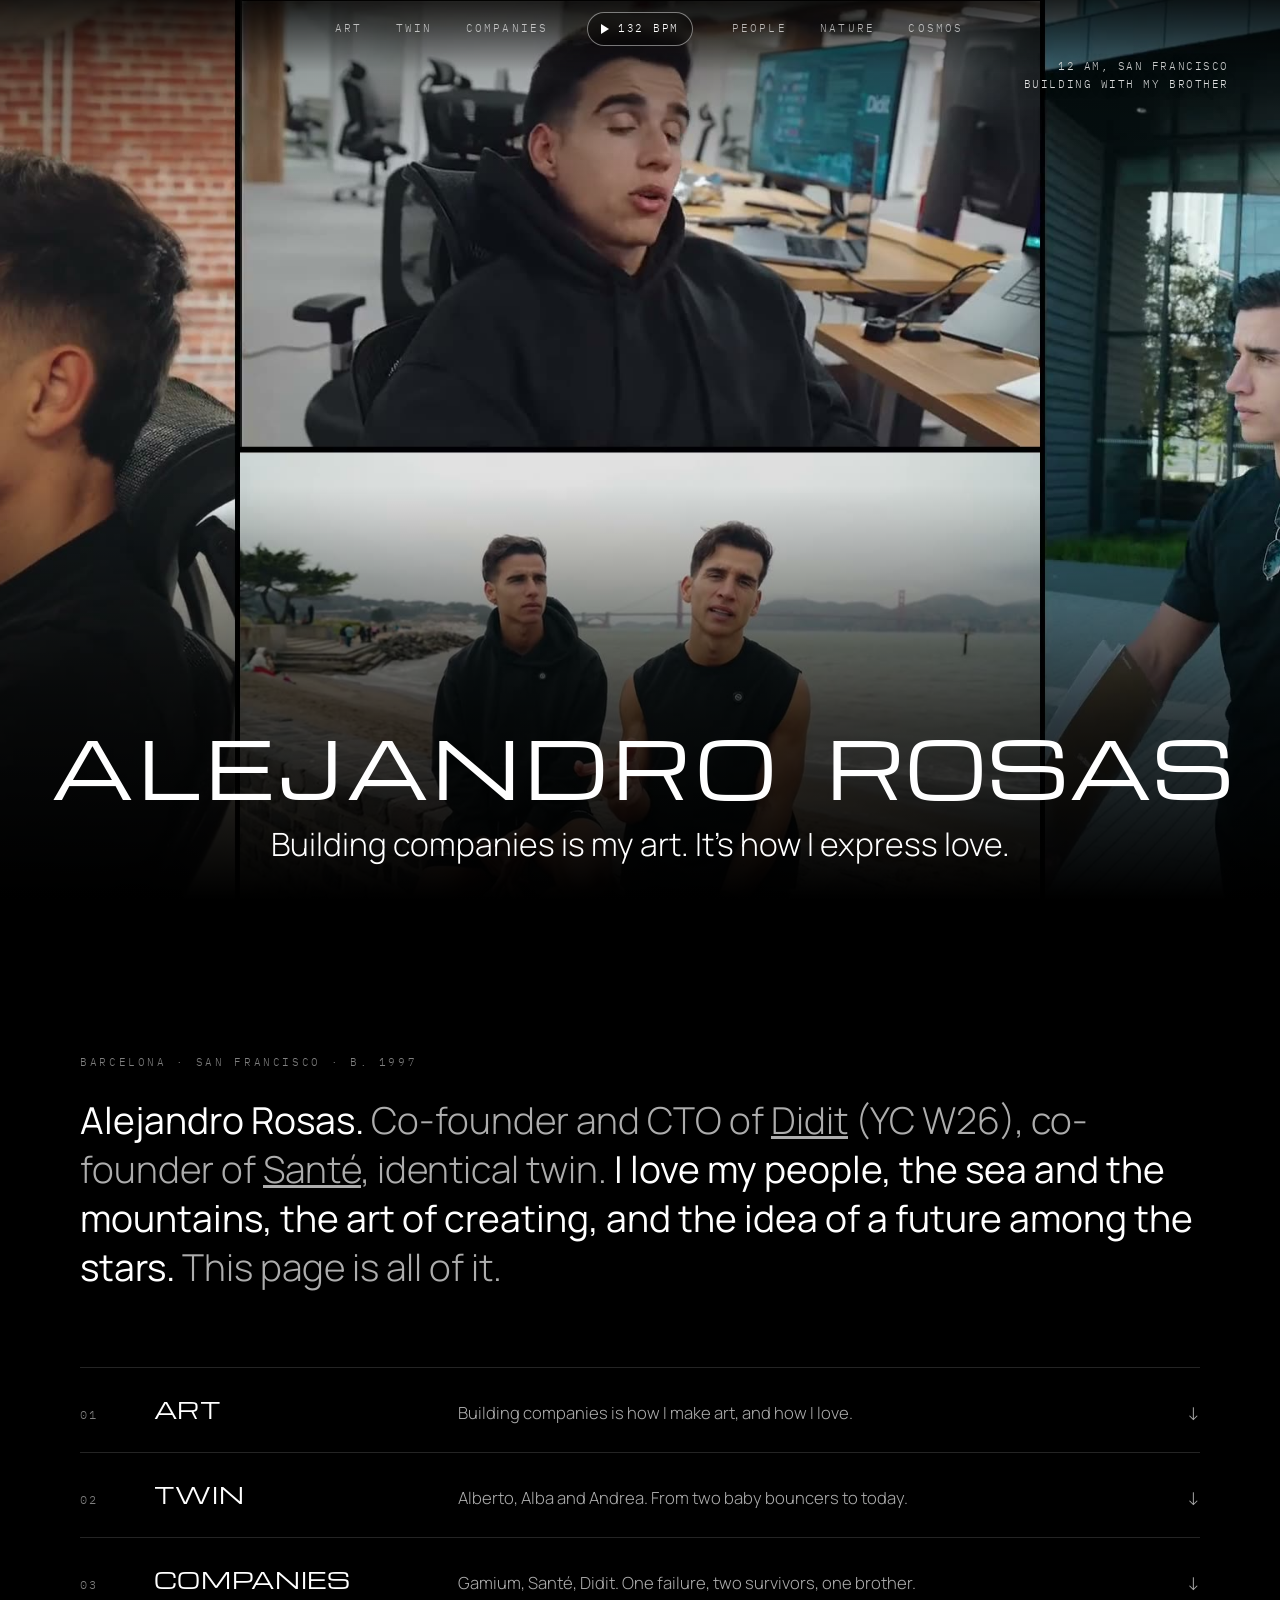
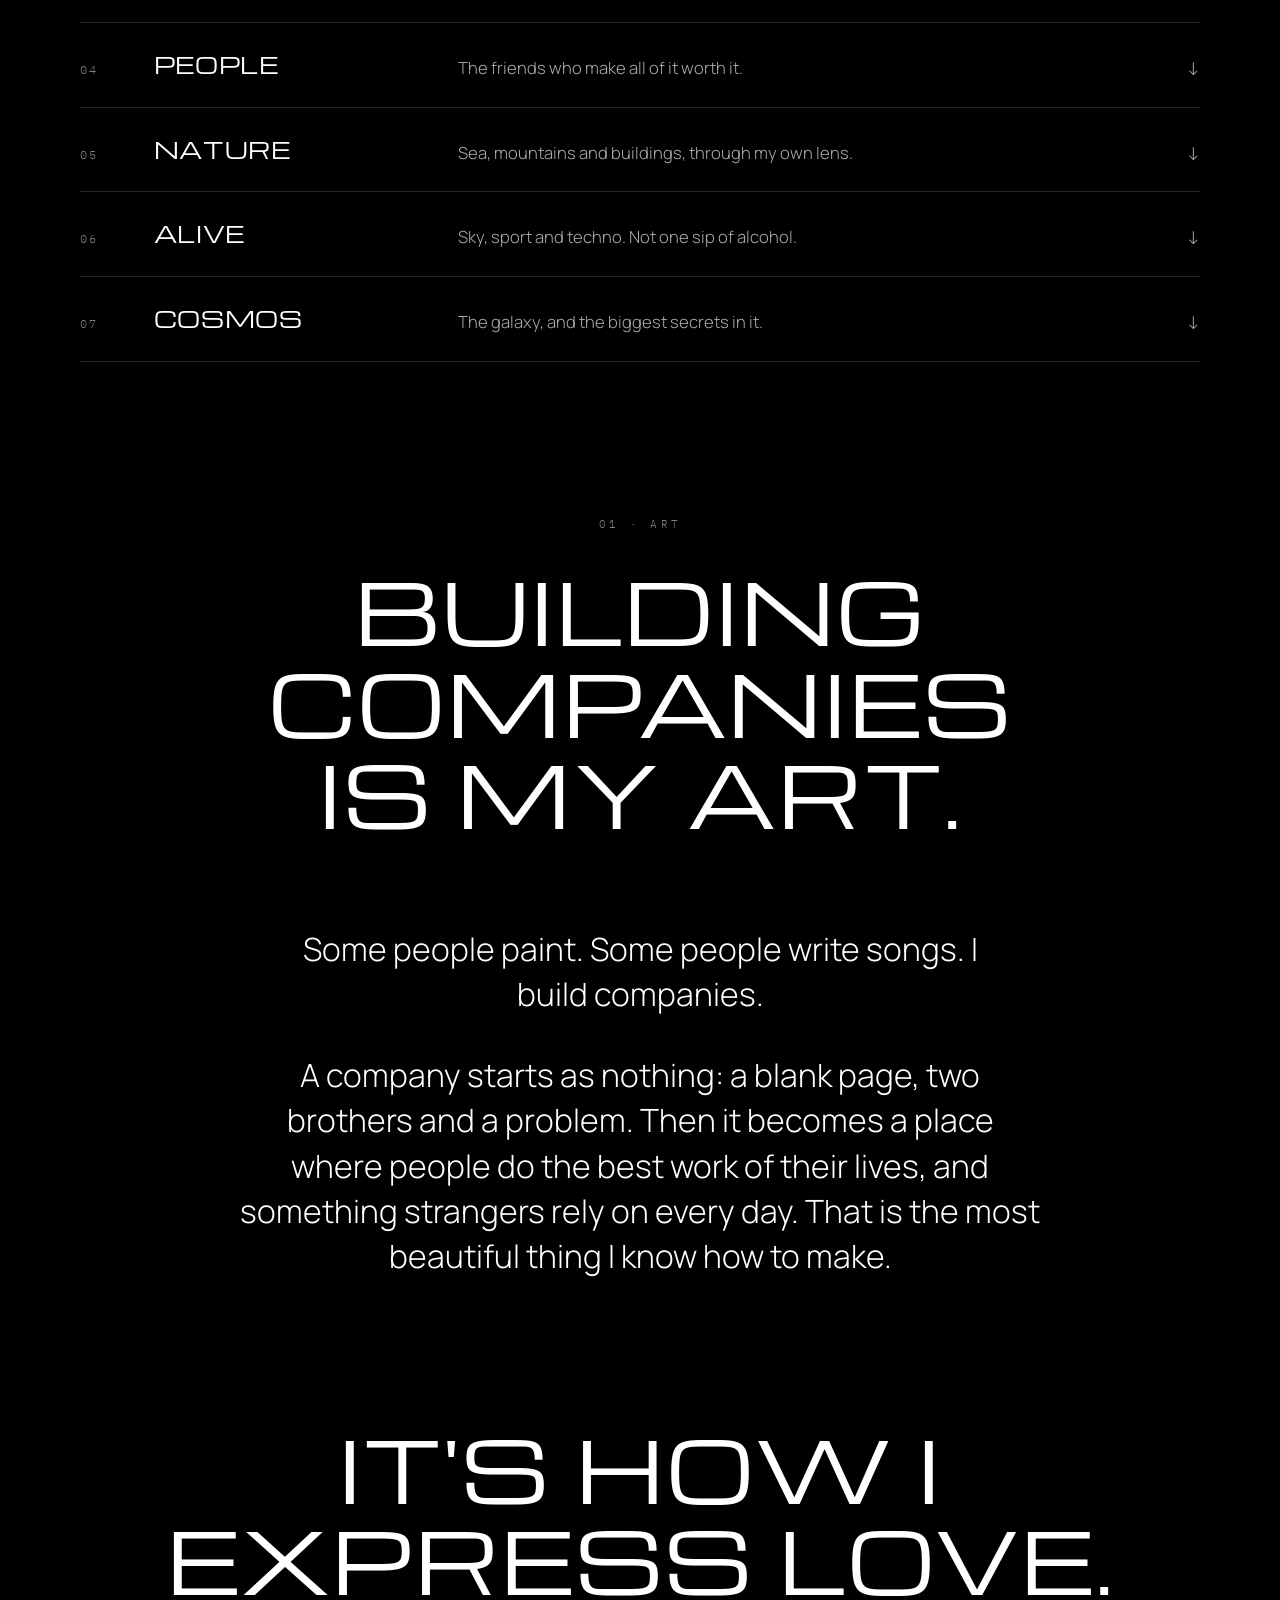
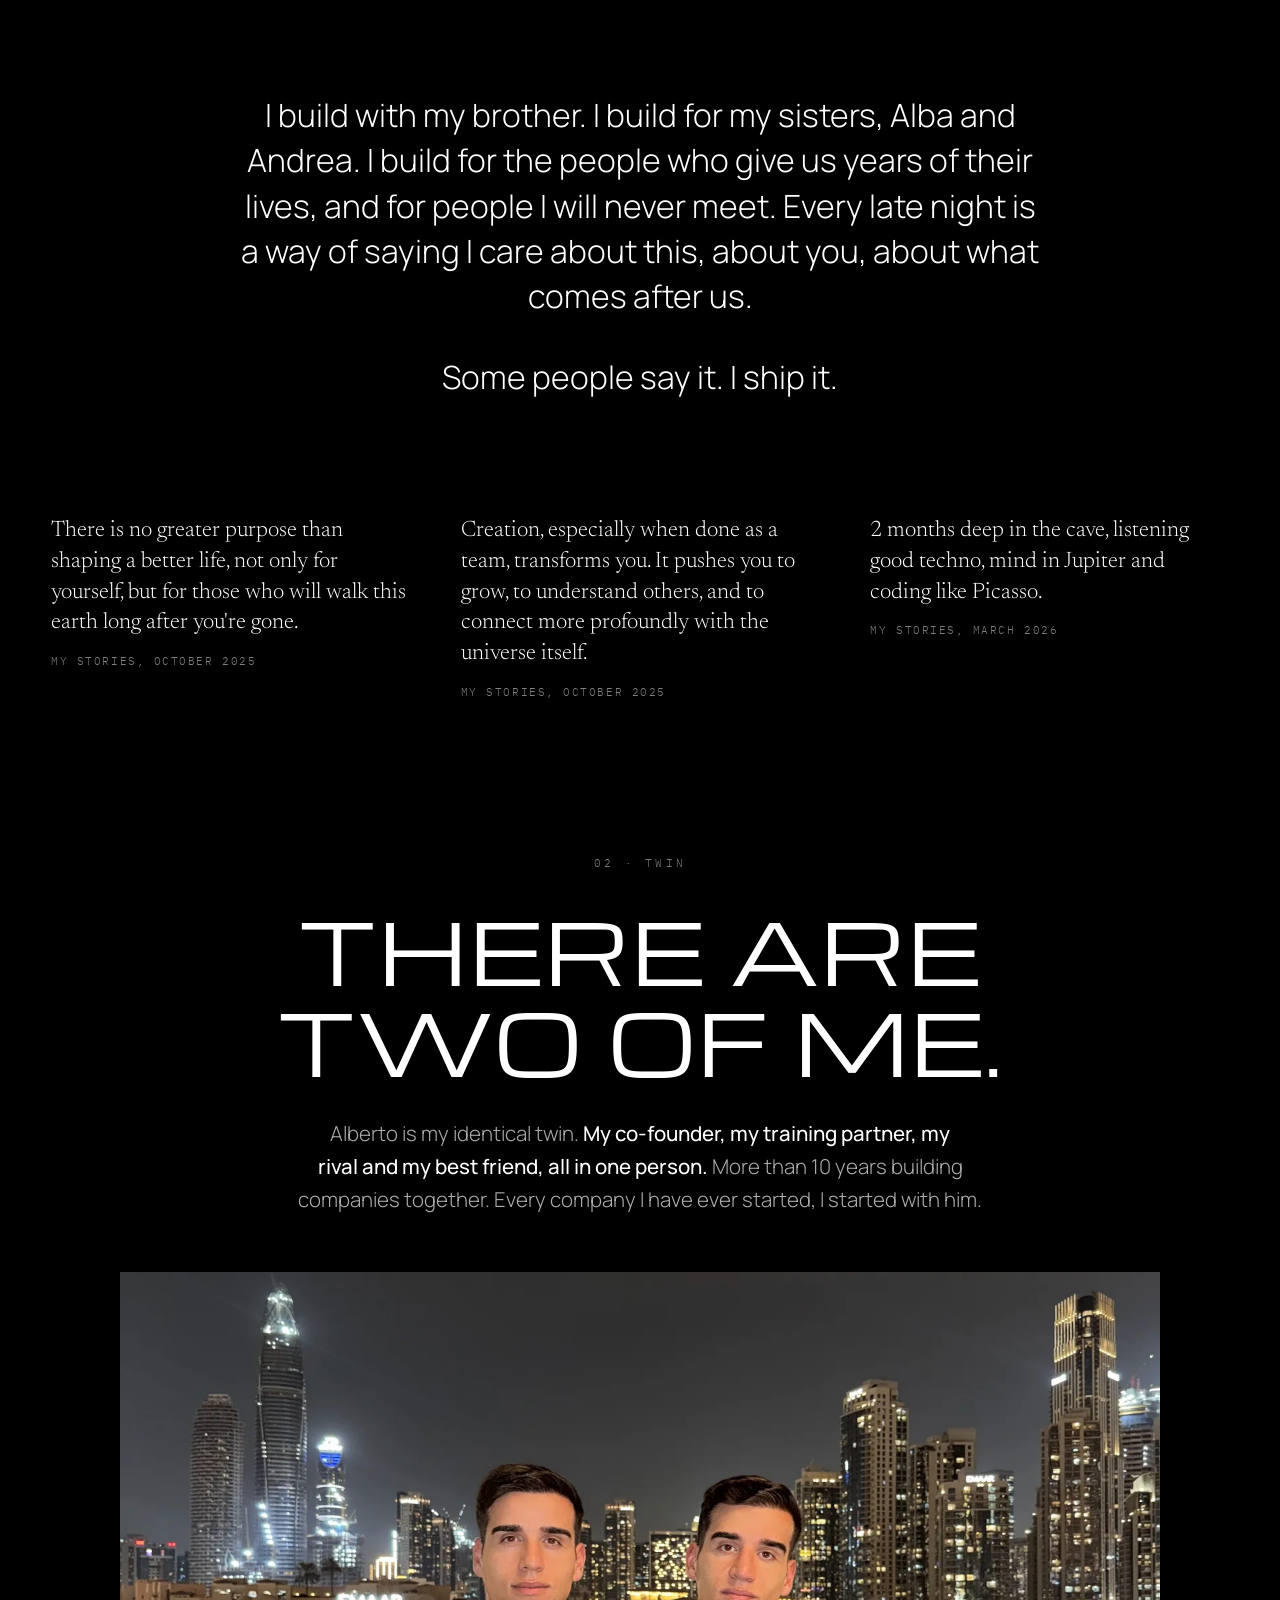
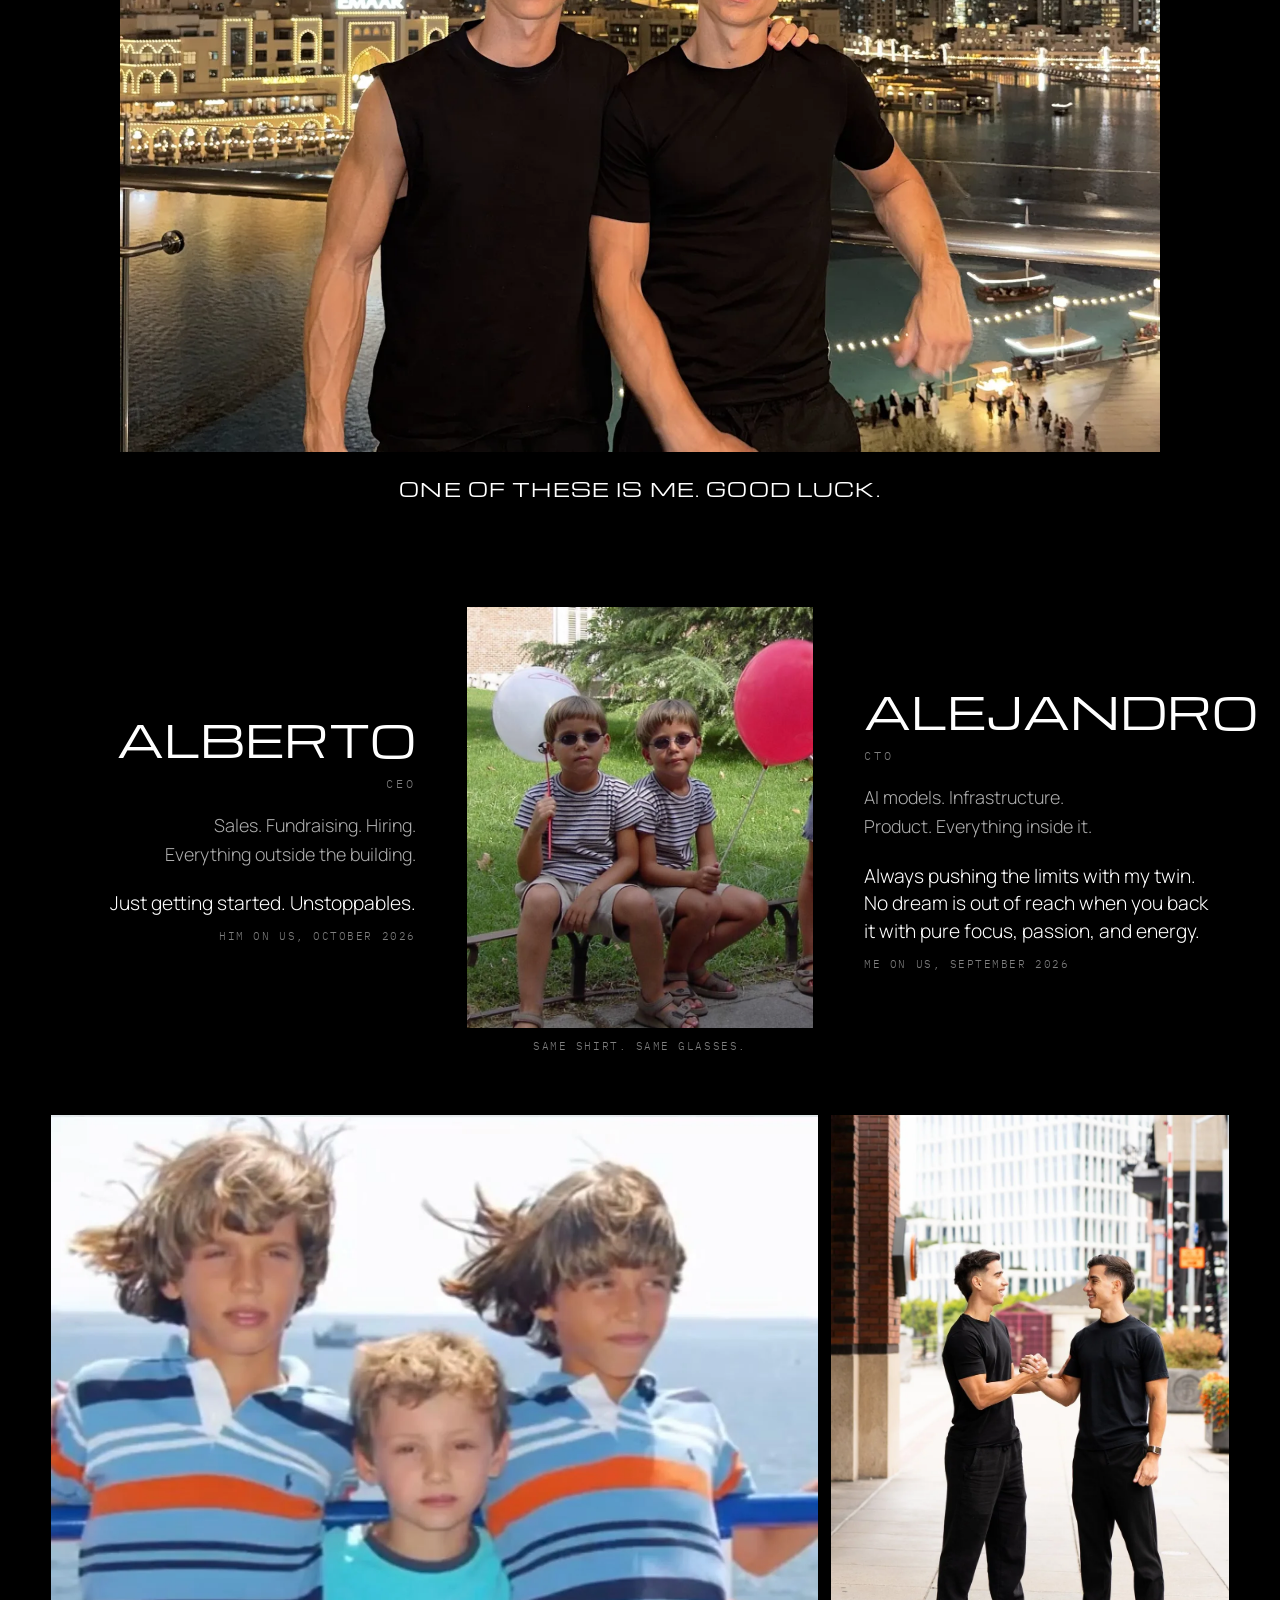
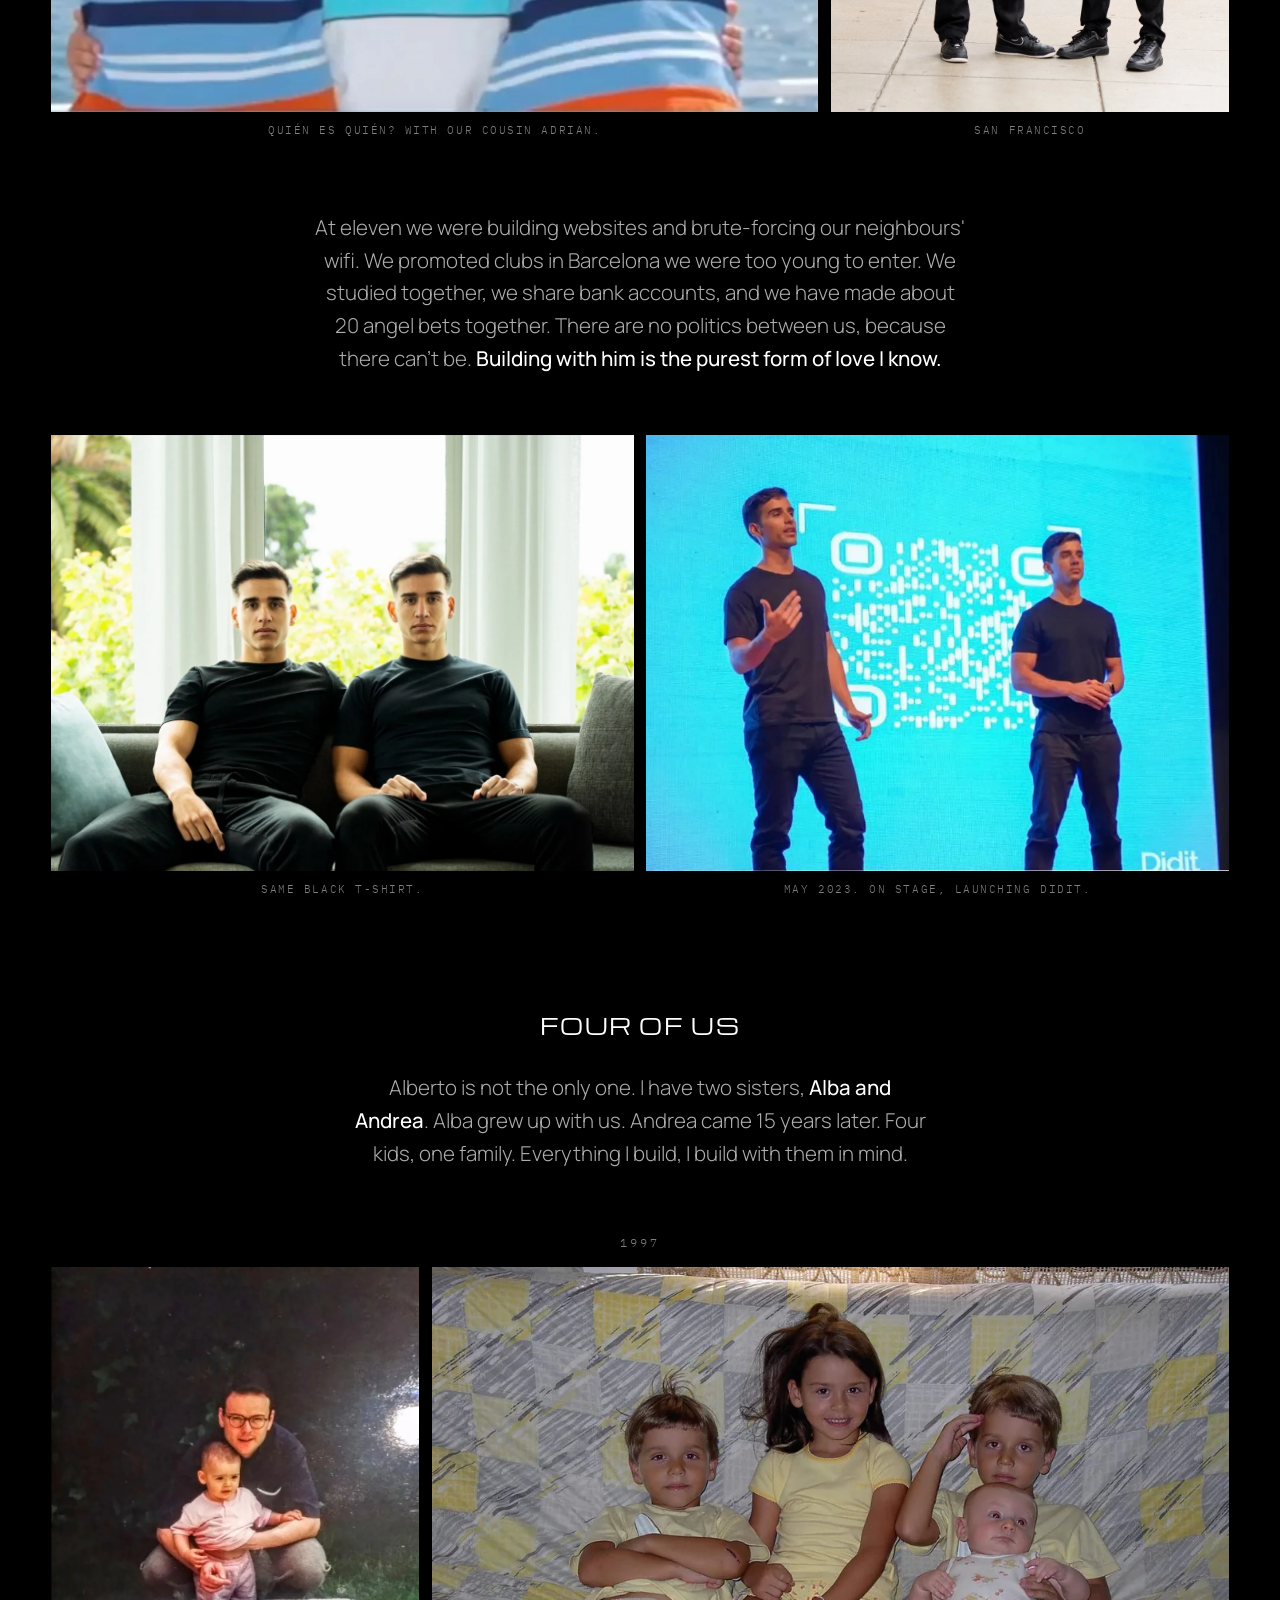
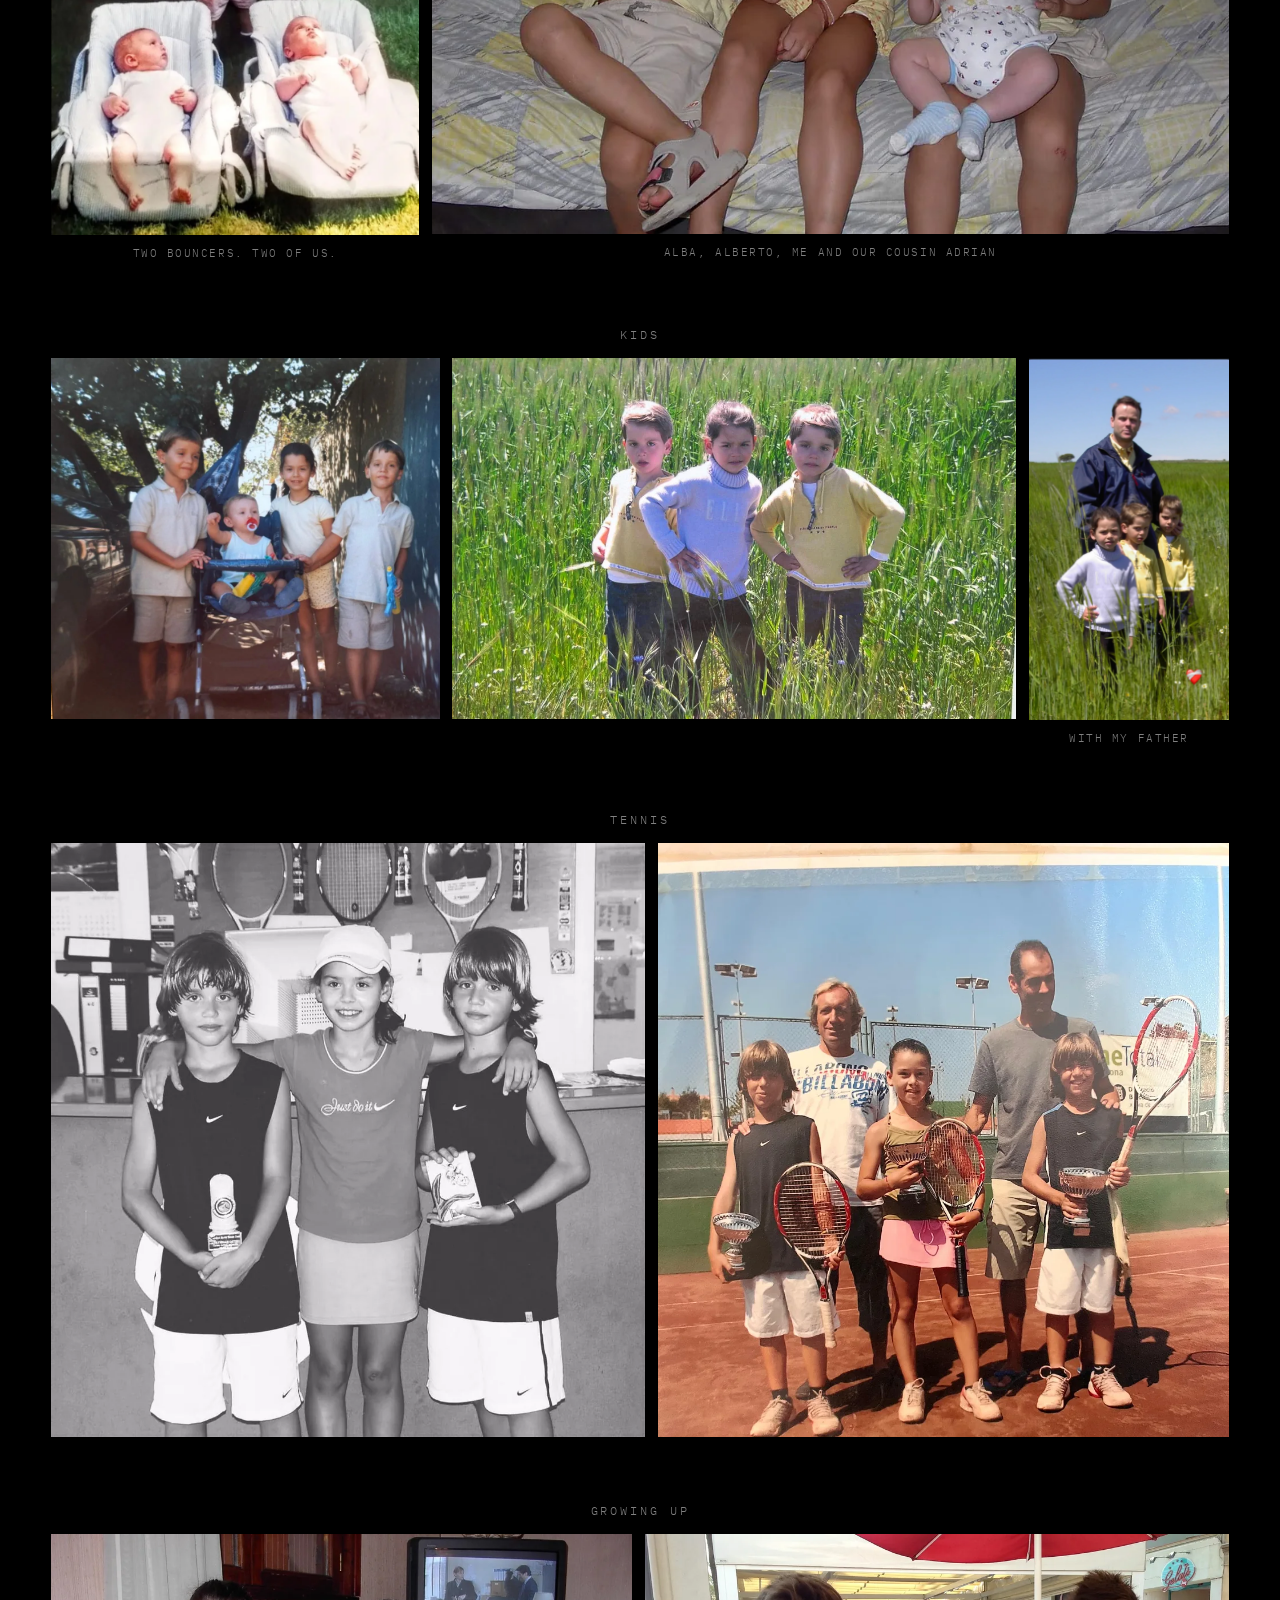
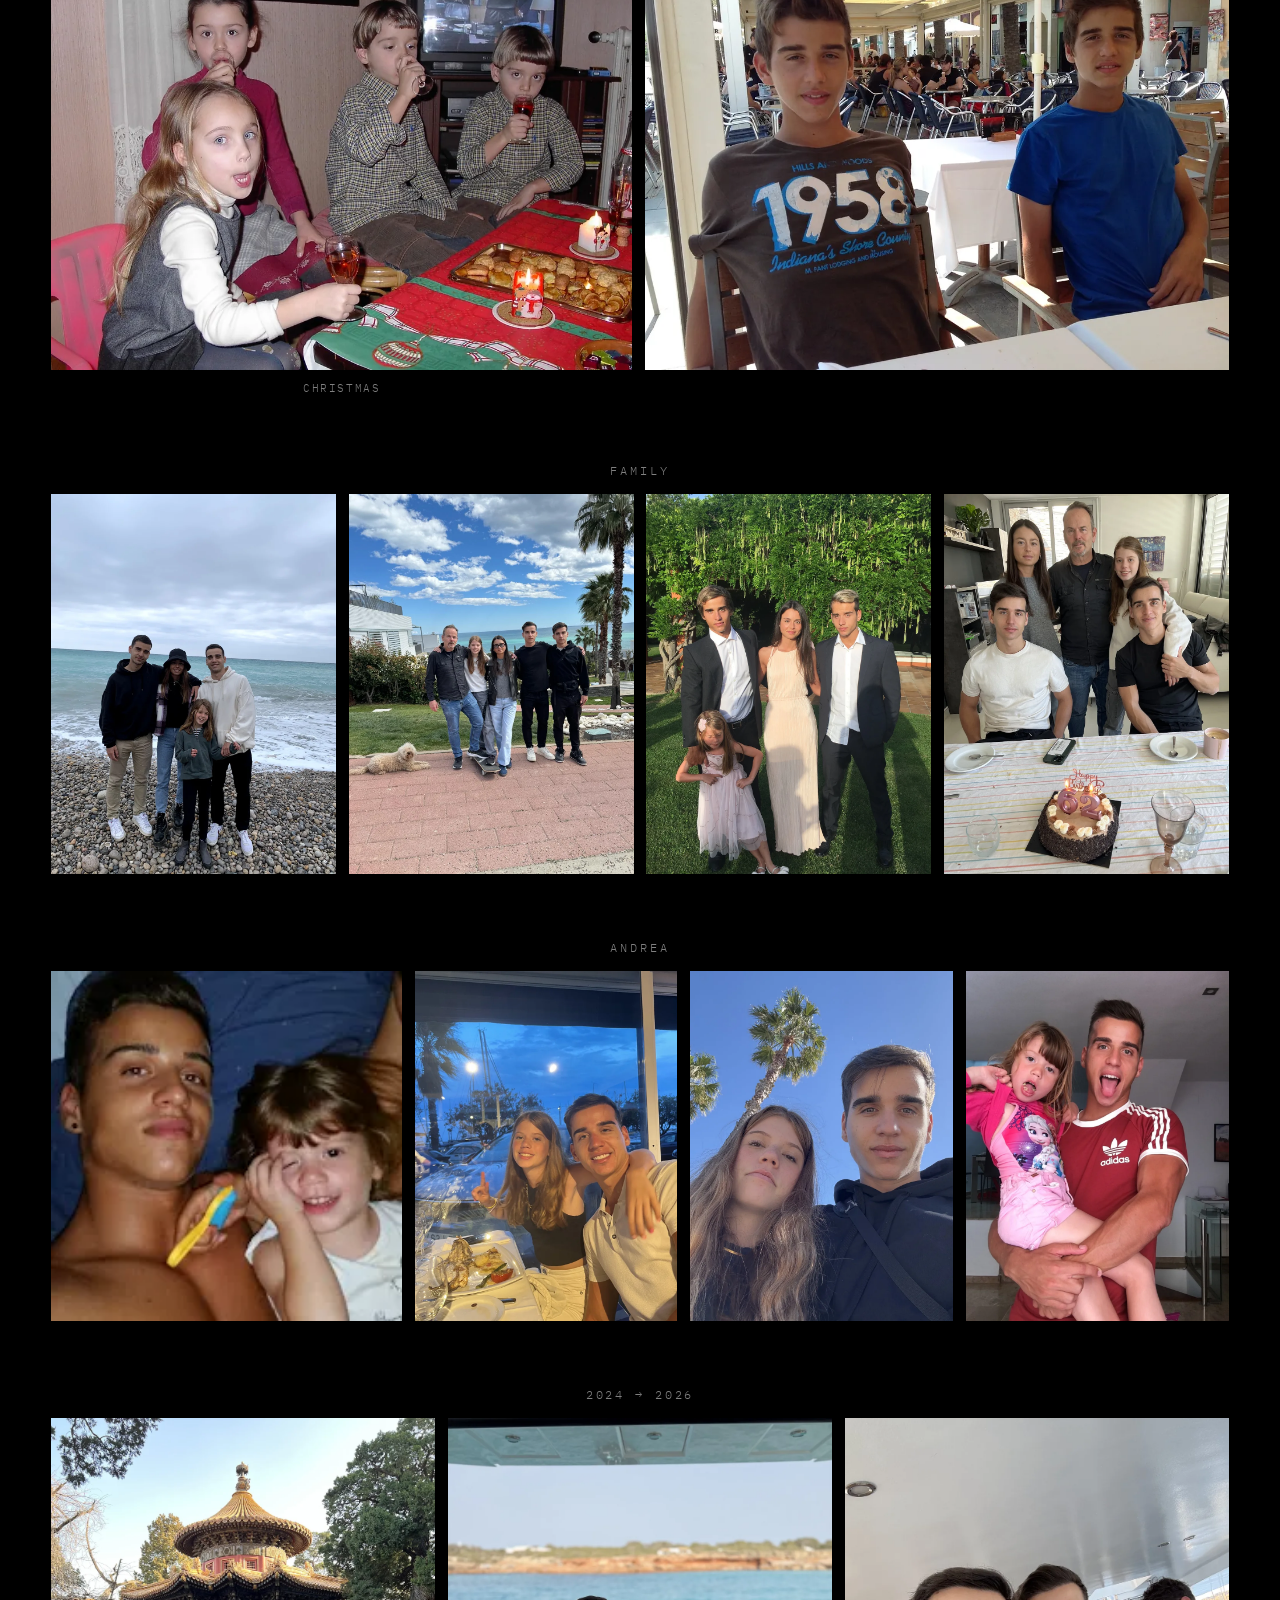
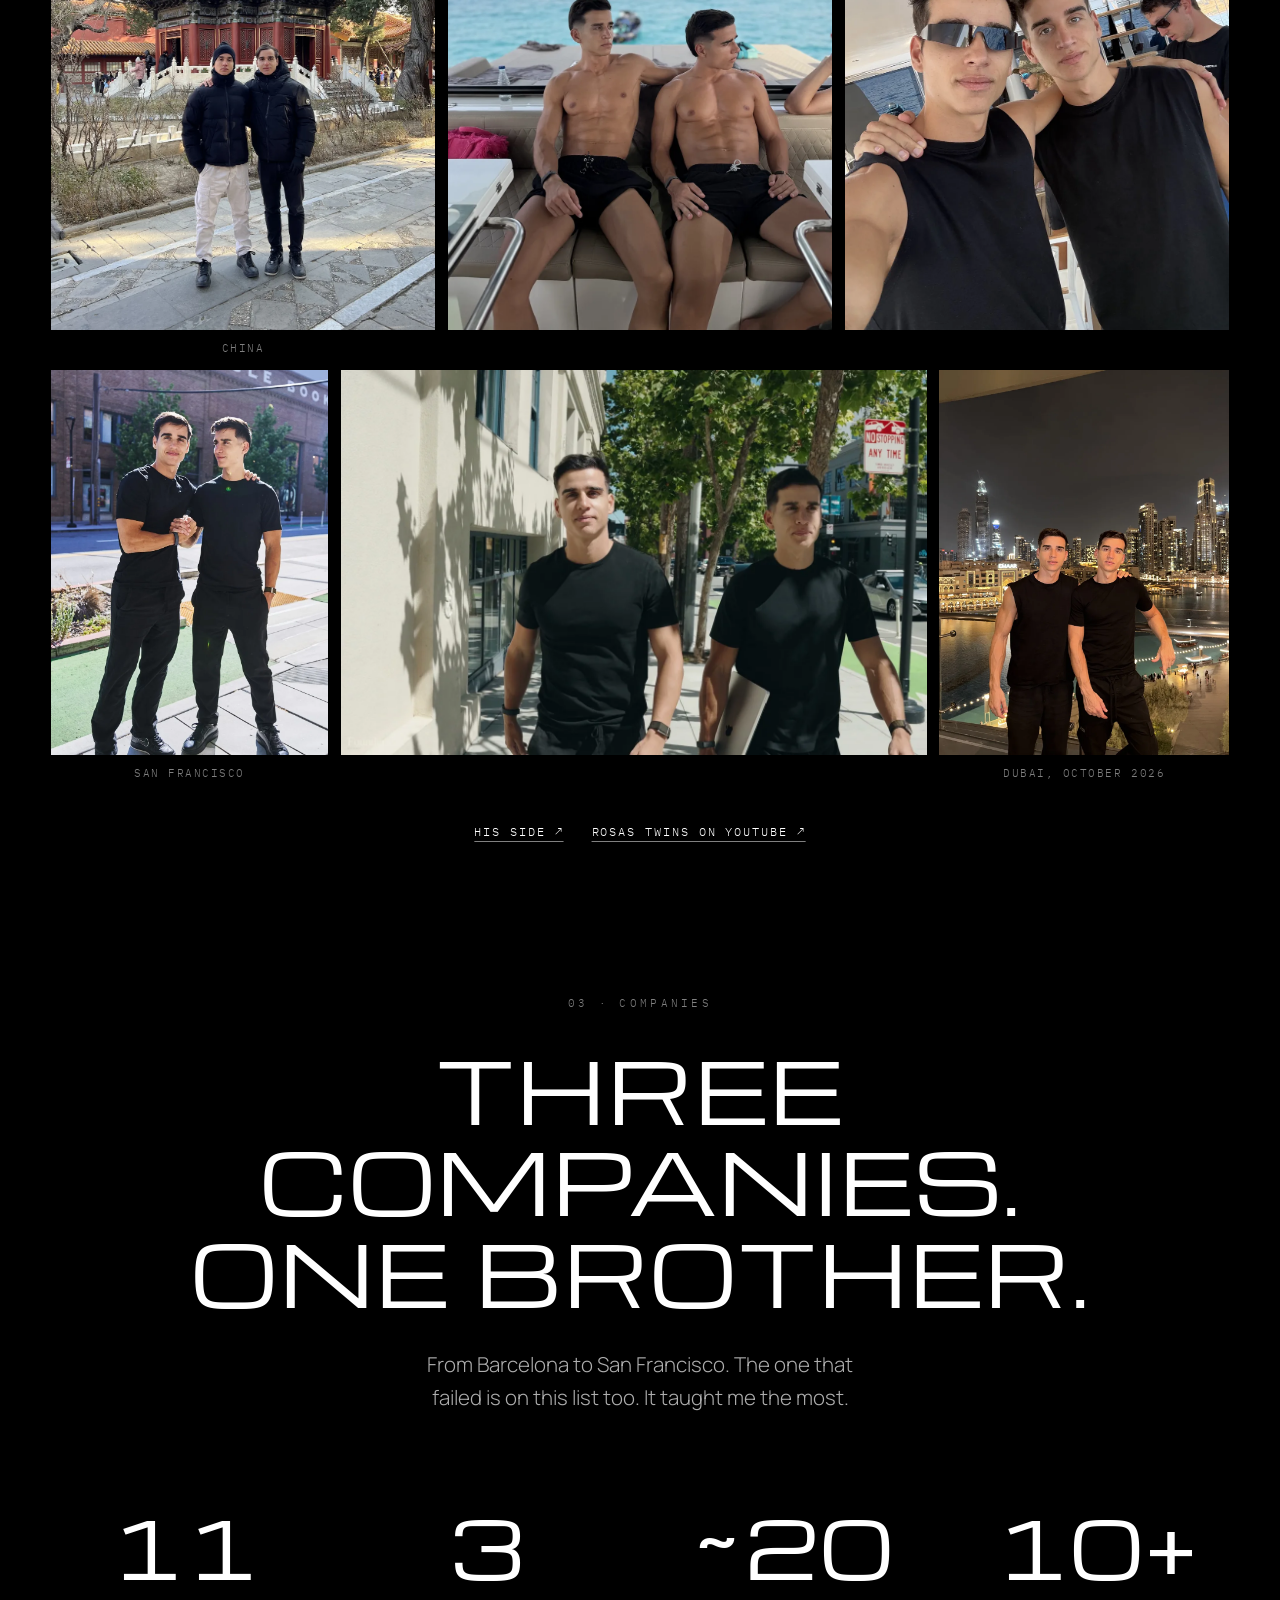
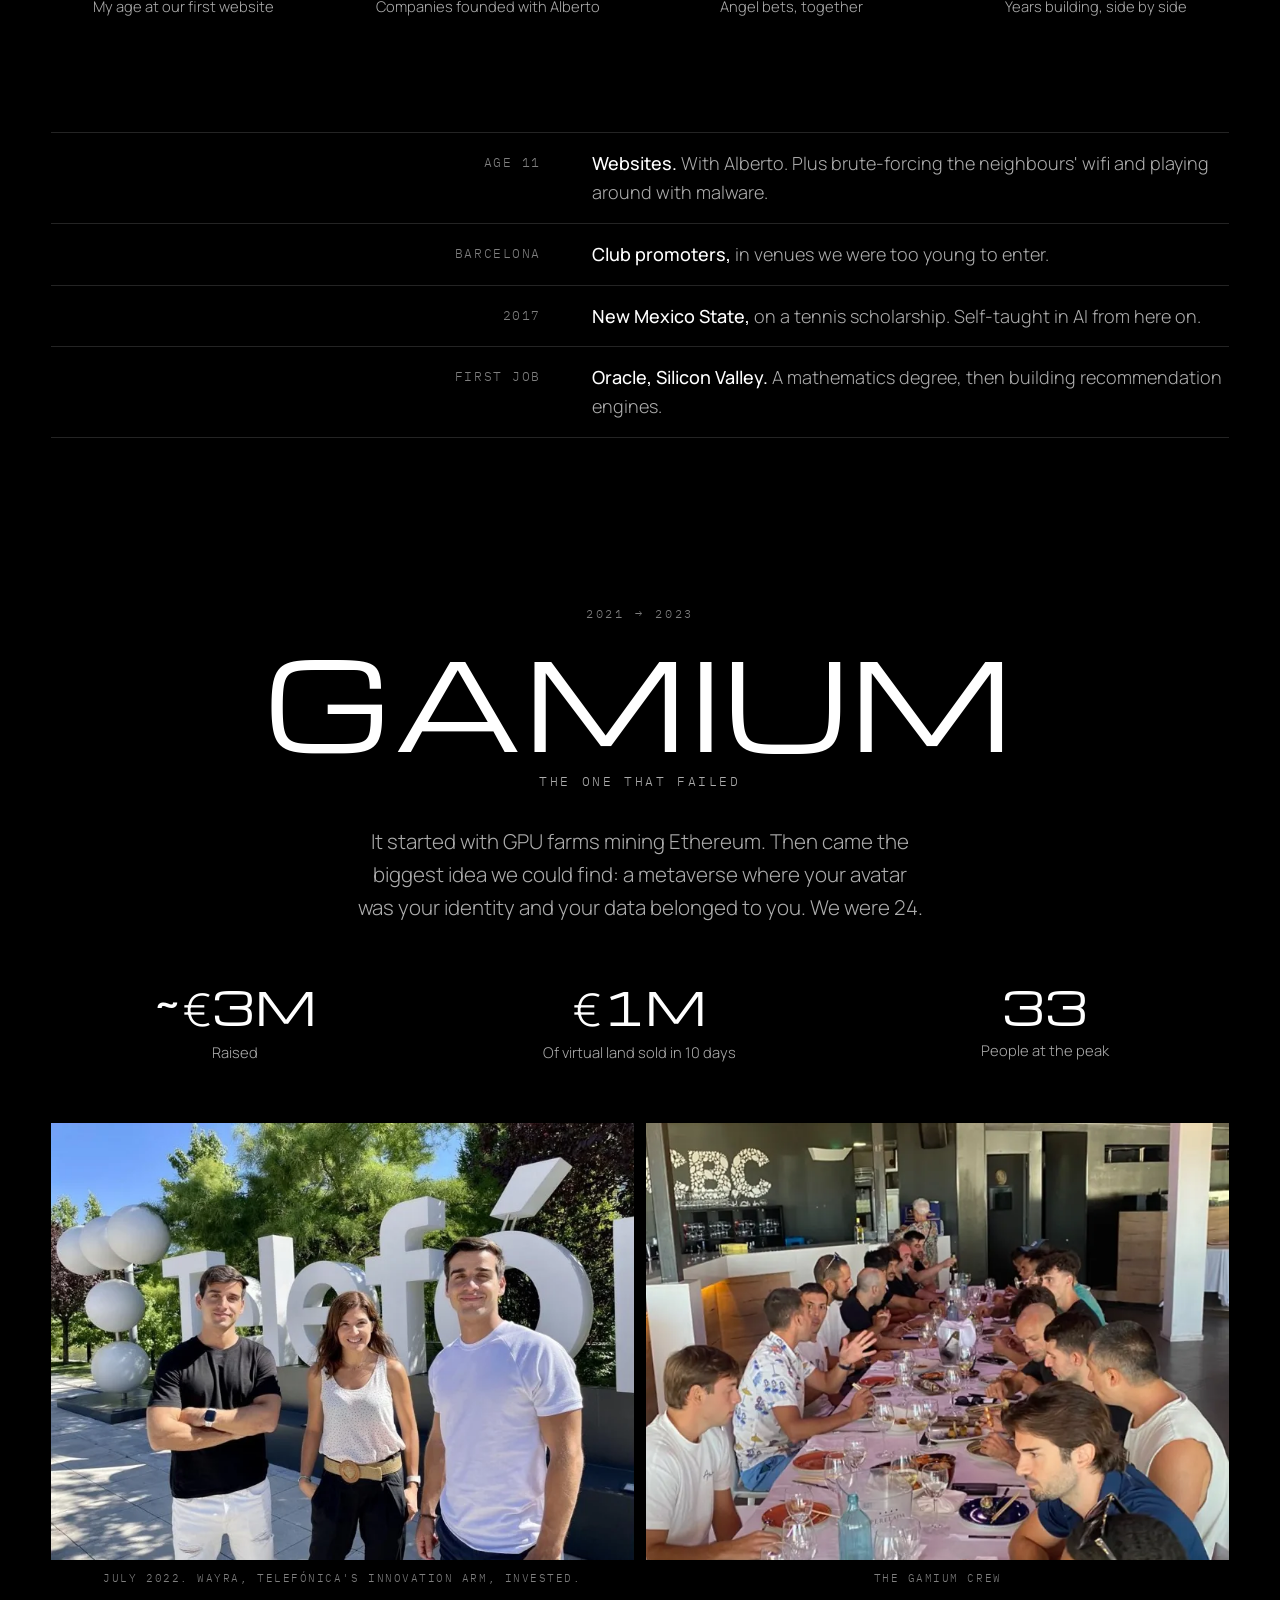
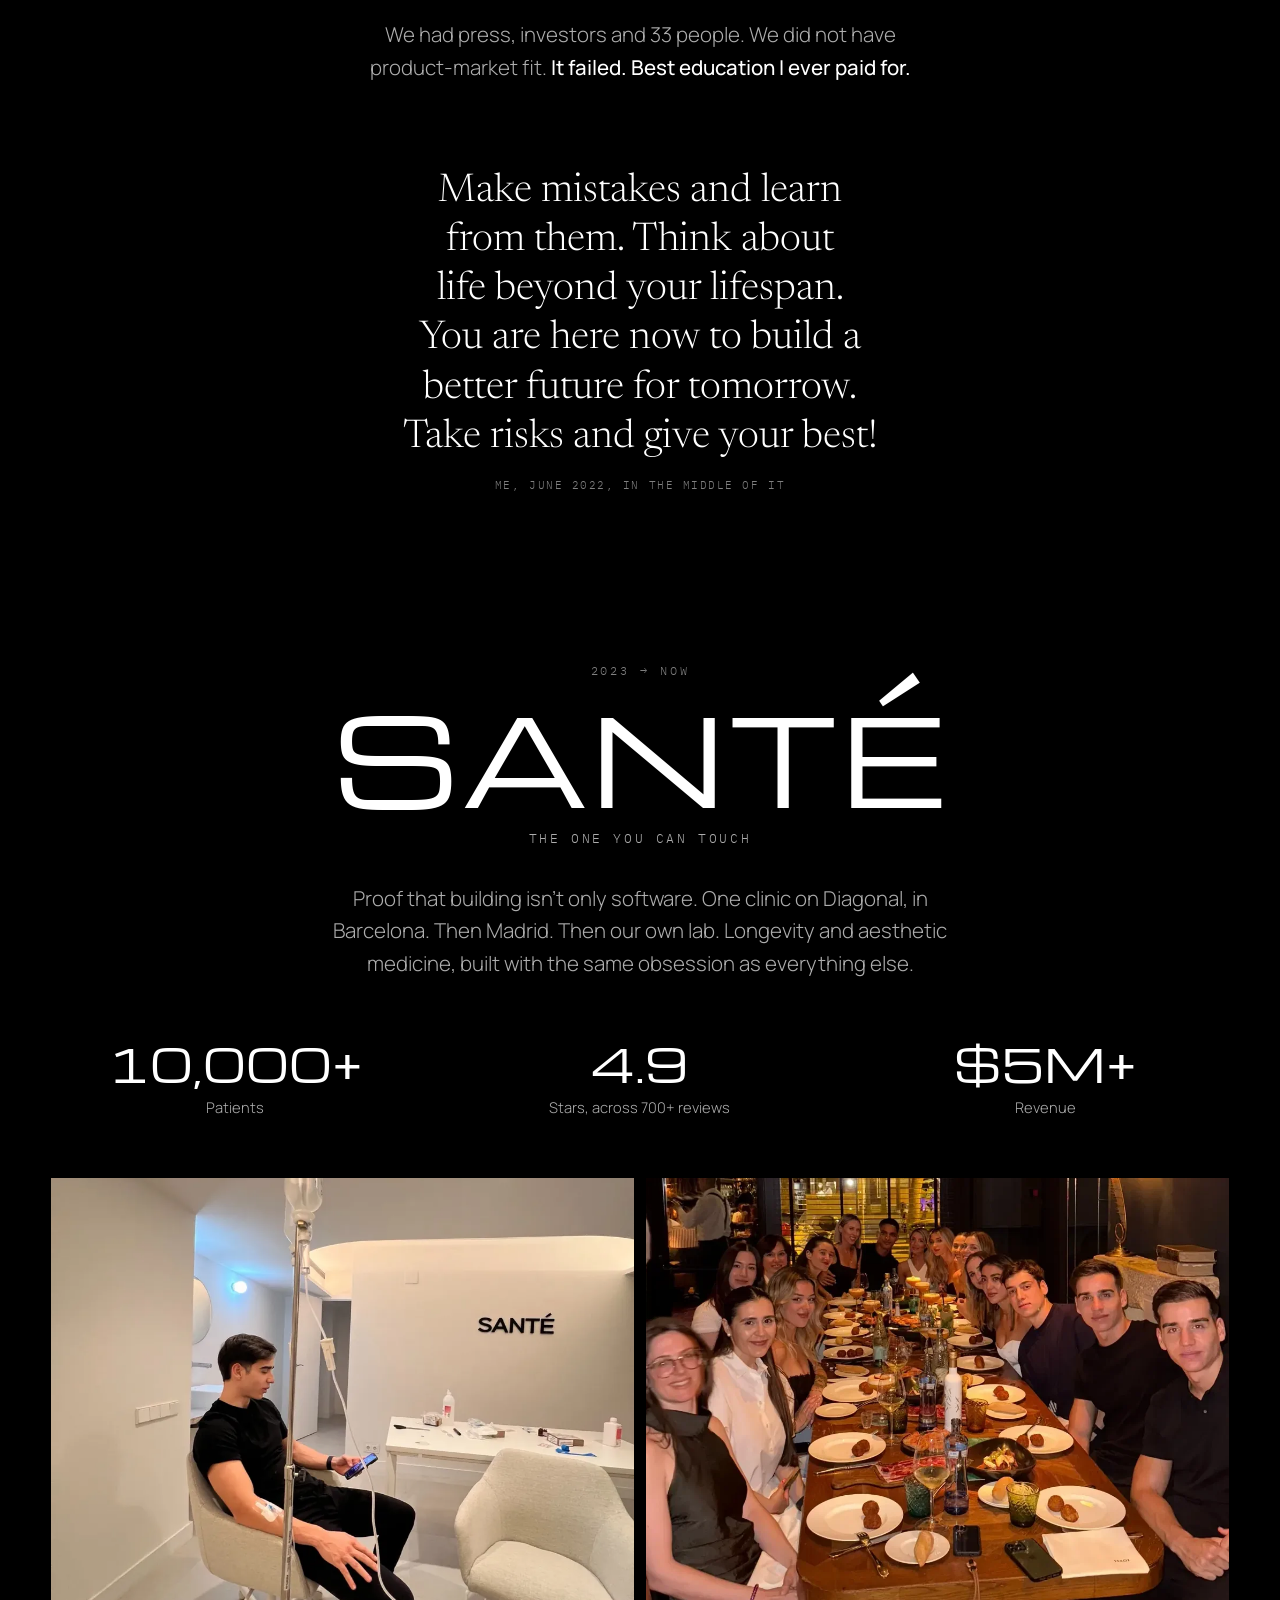
==== index.html @ 642ebffb "Round 6: hero collage, numbered chapters, new photos, Cosmos chapter Co-Authored-By: Claude Opus 5.5" ====
<!DOCTYPE html>
<html lang="en">
<head>
<meta charset="utf-8">
<meta name="viewport" content="width=device-width, initial-scale=1, viewport-fit=cover">
<title>Alejandro Rosas</title>
<meta name="description" content="Founder and identical twin. Building companies is my art. It's how I express love.">
<link rel="canonical" href="https://alejandrorosas.co/">
<link rel="icon" href="data:image/svg+xml,%3Csvg xmlns='http://www.w3.org/2000/svg' viewBox='0 0 32 32'%3E%3Crect width='32' height='32' fill='%23000'/%3E%3Ccircle cx='16' cy='16' r='9' fill='%23000' stroke='%23fff' stroke-width='1.6'/%3E%3C/svg%3E">
<meta name="theme-color" content="#000000">
<meta property="og:type" content="website">
<meta property="og:title" content="Alejandro Rosas">
<meta property="og:description" content="Founder and identical twin. Building companies is my art. It's how I express love.">
<meta property="og:url" content="https://alejandrorosas.co/">
<meta property="og:image" content="https://alejandrorosas.co/m/og.jpg">
<meta property="og:image:width" content="1200">
<meta property="og:image:height" content="630">
<meta name="twitter:card" content="summary_large_image">
<meta name="twitter:title" content="Alejandro Rosas">
<meta name="twitter:description" content="Founder and identical twin. Building companies is my art. It's how I express love.">
<meta name="twitter:image" content="https://alejandrorosas.co/m/og.jpg">
<link rel="preconnect" href="https://fonts.googleapis.com">
<link rel="preconnect" href="https://fonts.gstatic.com" crossorigin>
<link rel="stylesheet" href="https://fonts.googleapis.com/css2?family=IBM+Plex+Mono:wght@300;400&family=Manrope:wght@300;400;500&family=Michroma&family=Newsreader:ital,opsz,wght@0,6..72,300;1,6..72,300&display=swap">
<style>
/* Black is the only surface. His real life is the only color: real footage, his own photos, his own captions. */
:root {
  --k: #000;
  --w: #fff;
  --w2: rgba(255, 255, 255, .68);
  --w3: rgba(255, 255, 255, .5);
  --display: "Michroma", "Eurostile", "Arial", sans-serif;
  --body: "Manrope", system-ui, -apple-system, "Segoe UI", sans-serif;
  --mono: "IBM Plex Mono", ui-monospace, Menlo, monospace;
  --serif: "Newsreader", Georgia, "Times New Roman", serif;
  --h: rgba(255, 255, 255, .14);
  --gl: max(clamp(16px, 4vw, 56px), env(safe-area-inset-left, 0px));
  --gr: max(clamp(16px, 4vw, 56px), env(safe-area-inset-right, 0px));
  --beat: 0;
  color-scheme: dark;
}
*, *::before, *::after { box-sizing: border-box; }
html { background: var(--k); scroll-behavior: smooth; scroll-padding-top: 64px; }
body { margin: 0; background: var(--k); color: var(--w); font-family: var(--body); font-weight: 300; font-size: 18px; line-height: 1.6; -webkit-font-smoothing: antialiased; overflow-x: clip; }
img, video, canvas { display: block; max-width: 100%; }
img, video { height: auto; }
a { color: inherit; }
button { font: inherit; color: inherit; }
::selection { background: var(--w); color: var(--k); }
:focus-visible { outline: 1px solid var(--w); outline-offset: 4px; }

section { position: relative; background: var(--k); }
.wrap { position: relative; z-index: 1; max-width: 1400px; margin: 0 auto; padding-left: var(--gl); padding-right: var(--gr); }
.pad { padding-block: clamp(88px, 12vw, 176px); }
.c { text-align: center; }
h1, h2, h3 { font-family: var(--display); font-weight: 400; text-transform: uppercase; margin: 0; text-wrap: balance; }
h2 { font-size: clamp(1.9rem, 6.2vw, 5.6rem); line-height: 1.06; letter-spacing: .01em; }
h3 { font-size: clamp(1rem, 1.7vw, 1.4rem); letter-spacing: .06em; line-height: 1.2; }
.mark { display: block; font-family: var(--mono); font-size: 11px; letter-spacing: .3em; text-transform: uppercase; color: var(--w3); margin-bottom: clamp(18px, 2.6vw, 30px); }
.lede { max-width: 34em; margin: clamp(20px, 3vw, 32px) auto 0; color: var(--w2); font-size: clamp(1.05rem, 1.6vw, 1.3rem); line-height: 1.6; text-wrap: balance; }
.lede strong { color: var(--w); font-weight: 500; }
.cap { font-family: var(--mono); font-size: 11px; letter-spacing: .14em; text-transform: uppercase; color: var(--w3); margin: 10px 0 0; line-height: 1.5; }
.clip { width: 100%; aspect-ratio: 9 / 16; object-fit: cover; background: #0b0b0b; }

/* HUD */
.hud {
  position: fixed; left: 0; right: 0; top: 0; z-index: 20; display: grid; grid-template-columns: 1fr auto 1fr; gap: clamp(20px, 3vw, 44px); align-items: center;
  padding: calc(env(safe-area-inset-top, 0px) + 12px) var(--gr) 26px var(--gl);
  background: linear-gradient(rgba(0, 0, 0, .72), rgba(0, 0, 0, 0)); pointer-events: none;
}
.hud.solid { background: linear-gradient(#000 62%, rgba(0, 0, 0, 0)); }
.hud a { pointer-events: auto; font-family: var(--mono); font-size: 11px; letter-spacing: .2em; text-transform: uppercase; text-decoration: none; color: var(--w2); white-space: nowrap; }
.hud a:hover { color: var(--w); }
.hud nav { display: flex; gap: clamp(16px, 2.6vw, 38px); }
.hud nav:first-child { justify-content: flex-end; }
.bpm { pointer-events: auto; display: inline-flex; align-items: center; gap: 9px; cursor: pointer; font-family: var(--mono); font-size: 11px; letter-spacing: .16em; color: var(--w); background: rgba(0, 0, 0, .35); border: 1px solid rgba(255, 255, 255, .45); border-radius: 999px; padding: 7px 13px; backdrop-filter: blur(6px); -webkit-backdrop-filter: blur(6px); }
.bpm:hover { background: var(--w); color: var(--k); }
.bpm i, .play i { width: 0; height: 0; border-left: 8px solid currentColor; border-top: 5px solid transparent; border-bottom: 5px solid transparent; }
.on i { width: 8px; height: 10px; border: 0; border-left: 3px solid currentColor; border-right: 3px solid currentColor; }
@media (max-width: 820px) { .hud { grid-template-columns: 1fr; justify-items: center; } .hud nav { display: none; } }

/* Hero: Dubai, one jumper mirrored into two, because there are two of us */
.hero { height: 100vh; height: 100svh; min-height: 560px; overflow: hidden; }
.sky { position: absolute; inset: 0; width: 100%; height: 100%; object-fit: cover; object-position: 50% 50%; filter: brightness(calc(1 + var(--beat) * .12)); }
.hero::after { content: ""; position: absolute; inset: 0; pointer-events: none; background: linear-gradient(rgba(0, 0, 0, .42), rgba(0, 0, 0, 0) 20%, rgba(0, 0, 0, 0) 54%, rgba(0, 0, 0, .68) 80%, #000); }
.hero-t { position: absolute; left: 0; right: 0; bottom: 0; z-index: 2; padding: 0 var(--gr) calc(env(safe-area-inset-bottom, 0px) + clamp(22px, 4vh, 44px)) var(--gl); }
h1 { width: 100%; max-width: 1640px; margin: 0 auto; display: flex; gap: .62em; font-size: min(6.1vw, 104px); line-height: 1.02; }
h1 .l { display: flex; justify-content: space-between; min-width: 0; }
h1 .l:first-child { flex: 9 1 0; } h1 .l:last-child { flex: 5 1 0; }
.tag { margin: clamp(10px, 2vh, 20px) auto 0; color: var(--w); text-align: center; font-size: clamp(1.15rem, 2.5vw, 2.2rem); line-height: 1.25; max-width: 42em; text-wrap: balance; }
.note { position: absolute; right: var(--gr); top: calc(env(safe-area-inset-top, 0px) + 58px); z-index: 2; margin: 0; text-align: right; font-family: var(--mono); font-size: 11px; letter-spacing: .14em; text-transform: uppercase; color: rgba(255, 255, 255, .86); line-height: 1.6; text-shadow: 0 1px 10px rgba(0, 0, 0, .55); }
@media (max-width: 760px) {
  .note { left: var(--gl); right: var(--gr); text-align: center; }
  h1 { display: block; font-size: 10.2vw; }
  h1 .l + .l { margin-top: .04em; }
}

/* Art: the thesis of the page */
.big { font-size: clamp(2rem, 6.6vw, 6.2rem); line-height: 1.08; }
.big span { display: block; }
.beat { margin-top: clamp(72px, 11vw, 150px); }
.say { max-width: 25em; margin: clamp(44px, 7vw, 92px) auto 0; font-size: clamp(1.3rem, 2.5vw, 2.05rem); line-height: 1.42; font-weight: 300; text-wrap: pretty; }
.say p { margin: 0 0 1.1em; }
.say p:last-child { margin-bottom: 0; }
.say.lit span { opacity: .2; transition: opacity .3s linear; }
.say.lit span.on { opacity: 1; }
.own { display: grid; grid-template-columns: repeat(3, minmax(0, 1fr)); gap: clamp(28px, 4vw, 64px); margin-top: clamp(64px, 9vw, 124px); text-align: left; }
.own blockquote { margin: 0; }
.own p { margin: 0; font-family: var(--serif); font-size: clamp(1.2rem, 1.75vw, 1.5rem); line-height: 1.38; color: var(--w); }
.own footer, .pull footer { margin-top: 14px; font-family: var(--mono); font-size: 11px; letter-spacing: .14em; text-transform: uppercase; color: var(--w3); }
@media (max-width: 860px) { .own { grid-template-columns: minmax(0, 1fr); } }

/* Twin */
.twins { width: min(100%, 1040px); margin: clamp(32px, 5vw, 56px) auto 0; }
.who { font-family: var(--display); text-transform: uppercase; font-size: clamp(.85rem, 1.5vw, 1.2rem); letter-spacing: .06em; margin: clamp(14px, 2vw, 22px) 0 0; }
.pair { display: grid; grid-template-columns: minmax(0, 1fr) minmax(0, .95fr) minmax(0, 1fr); gap: clamp(20px, 4vw, 64px); align-items: center; margin-top: clamp(52px, 8vw, 104px); }
.mid figure { margin: 0; }
.mid button { display: block; width: 100%; padding: 0; border: 0; background: none; cursor: zoom-in; }
.mid img { width: 100%; }
.mid .cap { text-align: center; }
@media (max-width: 760px) { .pair { grid-template-columns: repeat(2, minmax(0, 1fr)); } .mid { grid-column: 1 / -1; grid-row: 1; } }
.side:first-child { text-align: right; } .side:last-child { text-align: left; }
.side b { display: block; font-family: var(--display); font-weight: 400; text-transform: uppercase; font-size: clamp(1.15rem, 3.4vw, 3rem); line-height: 1.1; }
.side .role { display: block; margin-top: 10px; font-family: var(--mono); font-size: 12px; letter-spacing: .24em; color: var(--w3); }
.side p { margin: 18px 0 0; color: var(--w2); font-size: clamp(.98rem, 1.4vw, 1.14rem); text-wrap: balance; }
.side q { display: block; quotes: none; margin-top: 22px; color: var(--w); font-size: clamp(1rem, 1.5vw, 1.24rem); line-height: 1.45; text-wrap: balance; }
.side small { display: block; margin-top: 10px; font-family: var(--mono); font-size: 11px; letter-spacing: .14em; text-transform: uppercase; color: var(--w3); }

/* Rows of photos with a real caption */
.tri, .duo { display: grid; gap: clamp(6px, 1vw, 14px); margin-top: clamp(32px, 5vw, 60px); align-items: start; }
.tri { grid-template-columns: minmax(0, 1fr) minmax(0, 1.5fr) minmax(0, 1fr); }
.duo { grid-template-columns: repeat(2, minmax(0, 1fr)); }
.tri figure, .duo figure, .full { margin: 0; min-width: 0; }
.tri button, .duo button, .full button { display: block; width: 100%; padding: 0; border: 0; background: none; cursor: zoom-in; }
.tri img, .duo img, .full img { width: 100%; background: #0b0b0b; transition: opacity .25s; }
.tri img { aspect-ratio: 4 / 5; object-fit: cover; }
.tri figure:nth-child(2) img { aspect-ratio: 6 / 5; }
.duo img, .duo video { aspect-ratio: 4 / 3; object-fit: cover; }
.tri button:hover img, .duo button:hover img, .full button:hover img { opacity: .82; }
.tri .cap, .duo .cap, .full .cap { text-align: center; }
#sf .tri { align-items: center; }
#sf .tri figure:nth-child(2) img { aspect-ratio: auto; object-fit: fill; }
.full { margin-top: clamp(32px, 5vw, 60px); }
.full video { width: 100%; aspect-ratio: 16 / 9; object-fit: cover; background: #0b0b0b; }
@media (max-width: 640px) { .tri { grid-template-columns: repeat(2, minmax(0, 1fr)); } .tri figure:nth-child(2) { grid-column: 1 / -1; grid-row: 1; } }

/* Companies */
.tally { display: grid; grid-template-columns: repeat(4, minmax(0, 1fr)); gap: clamp(14px, 3vw, 44px); margin-top: clamp(44px, 7vw, 92px); }
.tally b, .stats b { display: block; font-family: var(--display); font-weight: 400; line-height: 1.05; }
.tally b { font-size: clamp(2.2rem, 6.2vw, 5.6rem); }
.tally span, .stats span { display: block; margin-top: 10px; color: var(--w2); font-size: clamp(.86rem, 1.15vw, 1rem); line-height: 1.4; text-wrap: balance; }
.ch { padding-top: clamp(96px, 13vw, 190px); }
.yr { margin: 0; font-family: var(--mono); font-size: 12px; letter-spacing: .24em; text-transform: uppercase; color: var(--w3); }
.co { font-family: var(--display); font-size: clamp(2.5rem, 9.4vw, 8.8rem); line-height: 1.02; letter-spacing: .01em; margin-top: 14px; }
.st { margin: 12px 0 0; font-family: var(--mono); font-size: clamp(11px, 1.1vw, 13px); letter-spacing: .2em; text-transform: uppercase; color: var(--w2); }
.ch .lede + .lede { margin-top: 1em; }
.stats { display: grid; grid-auto-flow: column; grid-auto-columns: minmax(0, 1fr); gap: clamp(14px, 3vw, 40px); margin-top: clamp(36px, 5vw, 60px); }
.stats b { font-size: clamp(1.4rem, 3.5vw, 3rem); }
.stats b i { font-family: var(--body); font-style: normal; font-weight: 300; }
@media (max-width: 640px) {
  .tally, .stats { grid-template-columns: repeat(2, minmax(0, 1fr)); grid-auto-flow: row; row-gap: 28px; }
  .stats div:nth-child(3):last-child { grid-column: 1 / -1; }
  .rows.axis .row { grid-template-columns: minmax(0, .5fr) minmax(0, 1.5fr); gap: 16px; }
  .press a, .press div { grid-template-columns: minmax(0, 1fr); gap: 4px; }
  .press .o { text-align: left; padding-top: 0; }
}
.pull { max-width: 30em; margin: clamp(44px, 7vw, 84px) auto 0; }
.pull p { margin: 0; font-family: var(--serif); font-size: clamp(1.5rem, 3.1vw, 2.6rem); line-height: 1.24; text-wrap: balance; }
.pull p + p { margin-top: .7em; font-family: var(--body); font-size: clamp(1rem, 1.4vw, 1.16rem); color: var(--w2); }
.rows.axis .row { grid-template-columns: minmax(0, 1fr) minmax(0, 1.3fr); }
.press { margin-top: clamp(40px, 6vw, 72px); text-align: left; }
.press a, .press div { display: grid; grid-template-columns: minmax(0, 1fr) minmax(0, 3.2fr); gap: clamp(12px, 3vw, 44px); padding-block: 15px; text-decoration: none; border-top: 1px solid var(--h); }
.press a:last-child { border-bottom: 1px solid var(--h); }
.press .o { font-family: var(--mono); font-size: 11px; letter-spacing: .14em; text-transform: uppercase; color: var(--w3); padding-top: 5px; text-align: right; }
.press .h { font-size: clamp(1rem, 1.7vw, 1.4rem); line-height: 1.32; color: var(--w); text-wrap: balance; }
.press a:hover .h { text-decoration: underline; text-underline-offset: 5px; text-decoration-thickness: 1px; }
/* Index: where everything is, at a glance */
.idx { max-width: 1120px; margin: 0 auto; }
.where { margin: 0; font-family: var(--mono); font-size: 11px; letter-spacing: .24em; text-transform: uppercase; color: var(--w3); }
.intro { margin: clamp(16px, 2vw, 24px) 0 0; font-size: clamp(1.35rem, 2.9vw, 2.35rem); line-height: 1.32; font-weight: 300; color: var(--w2); text-wrap: pretty; }
.intro b { font-weight: 400; color: var(--w); }
.toc { list-style: none; margin: clamp(44px, 6vw, 76px) 0 0; padding: 0; border-top: 1px solid var(--h); }
.toc a { display: grid; grid-template-columns: 3.2em minmax(0, .62fr) minmax(0, 1.5fr) 1.6em; gap: 16px; align-items: baseline; padding-block: clamp(15px, 1.9vw, 24px); border-bottom: 1px solid var(--h); text-decoration: none; color: var(--w2); transition: padding .2s ease, color .2s ease; }
.toc a:hover { color: var(--w); padding-left: 12px; }
.toc .n { font-family: var(--mono); font-size: 12px; letter-spacing: .14em; color: var(--w3); }
.toc .t { font-family: var(--display); text-transform: uppercase; font-size: clamp(1rem, 1.8vw, 1.4rem); letter-spacing: .03em; color: var(--w); }
.toc .d { font-size: clamp(.98rem, 1.3vw, 1.12rem); line-height: 1.4; }
.toc .a { text-align: right; }
@media (max-width: 720px) { .toc a { grid-template-columns: 2.4em minmax(0, 1fr) 1.4em; } .toc .d { grid-column: 2 / 4; grid-row: 2; } .toc .a { grid-column: 3; grid-row: 1; } }
.chap { display: none; }
@media (max-width: 820px) { .chap { display: block; position: absolute; right: var(--gr); top: calc(env(safe-area-inset-top, 0px) + 19px); font-family: var(--mono); font-size: 10px; letter-spacing: .14em; text-transform: uppercase; color: var(--w2); } }

/* Cosmos */
.moon { width: clamp(180px, 26vw, 300px); margin: clamp(40px, 6vw, 72px) auto 0; }
.moon img { width: 100%; border-radius: 50%; }
.moon .cap { text-align: center; }
.open { list-style: none; margin: clamp(44px, 6vw, 72px) auto 0; padding: 0; max-width: 760px; border-top: 1px solid var(--h); }
.open li { padding-block: clamp(14px, 1.9vw, 22px); border-bottom: 1px solid var(--h); font-family: var(--serif); font-size: clamp(1.4rem, 2.8vw, 2.3rem); line-height: 1.2; }
.after h3 { margin-top: clamp(56px, 8vw, 100px); font-size: clamp(1.5rem, 3.6vw, 3rem); letter-spacing: .02em; }

.out { display: flex; flex-wrap: wrap; justify-content: center; gap: 12px 28px; margin: clamp(26px, 3.5vw, 40px) 0 0; font-family: var(--mono); font-size: 12px; letter-spacing: .16em; text-transform: uppercase; }
.out a { color: var(--w); text-underline-offset: 5px; text-decoration-color: var(--w3); }

/* Justified rows: every photo keeps its own shape, so nothing gets cut badly */
.just { display: flex; gap: clamp(6px, 1vw, 14px); margin-top: clamp(6px, 1vw, 14px); align-items: flex-start; }
.just figure { margin: 0; min-width: 0; }
.just button { display: block; width: 100%; padding: 0; border: 0; background: none; cursor: zoom-in; }
.just img { width: 100%; background: #0b0b0b; transition: opacity .25s; }
.just button:hover img { opacity: .82; }
.just .cap { text-align: center; }
@media (max-width: 640px) { .just { flex-wrap: wrap; } .just figure { flex-basis: calc(50% - 4px) !important; flex-grow: 1; } }
.tl { margin-top: clamp(24px, 3vw, 40px); }
.era { margin-top: clamp(36px, 5vw, 64px); }
.era .yr { margin-bottom: 14px; }
.strip.four { grid-auto-flow: row; grid-template-columns: repeat(4, minmax(0, 1fr)); }
@media (max-width: 760px) { .strip.four { grid-auto-flow: column; grid-template-columns: none; grid-auto-columns: 64vw; } }


/* About: numbers around a portrait */
.me { display: grid; grid-template-columns: minmax(0, 1fr) minmax(0, 1fr) minmax(0, 1.5fr) minmax(0, 1fr) minmax(0, 1fr); gap: clamp(10px, 2vw, 30px); align-items: center; }
.me img { width: 100%; }
.num { text-align: center; min-width: 0; }
.num b { display: block; font-family: var(--display); font-weight: 400; font-size: clamp(3.4rem, 8.6vw, 8rem); line-height: 1; }
.num span { display: block; margin-top: 12px; color: var(--w2); font-size: clamp(.92rem, 1.2vw, 1.04rem); line-height: 1.45; text-wrap: balance; }
@media (max-width: 860px) { .me { grid-template-columns: repeat(2, minmax(0, 1fr)); row-gap: 44px; } .me figure { grid-column: 1 / -1; grid-row: 1; margin: 0 auto; width: min(100%, 420px); } }
.me figure { margin: 0; }
.loves { margin-top: clamp(48px, 7vw, 84px); font-family: var(--mono); font-size: clamp(11px, 1.1vw, 13px); letter-spacing: .2em; text-transform: uppercase; color: var(--w2); line-height: 2.2; text-wrap: balance; }

/* Strips of vertical footage */
.strip { display: grid; grid-auto-flow: column; grid-auto-columns: minmax(0, 1fr); gap: clamp(6px, 1vw, 14px); margin-top: clamp(16px, 2vw, 26px); }
.strip figure { margin: 0; min-width: 0; scroll-snap-align: center; }
@media (max-width: 760px) { .strip { grid-auto-columns: 64vw; overflow-x: auto; scroll-snap-type: x mandatory; padding-bottom: 8px; margin-left: calc(var(--gl) * -1); margin-right: calc(var(--gr) * -1); padding-left: var(--gl); padding-right: var(--gr); } }
.wide { width: 100%; aspect-ratio: 16 / 9; object-fit: cover; background: #0b0b0b; margin-top: clamp(34px, 5vw, 60px); }
.block { margin-top: clamp(60px, 9vw, 120px); }
.split { display: grid; grid-template-columns: minmax(0, 1.2fr) minmax(0, 1fr); gap: clamp(20px, 4vw, 64px); align-items: center; }
.split img { width: 100%; }
@media (max-width: 760px) { .split { grid-template-columns: minmax(0, 1fr); } }
.quote { font-family: var(--display); font-size: clamp(1.2rem, 2.6vw, 2.2rem); line-height: 1.25; margin: 14px 0 0; text-wrap: balance; }
.quote + p { color: var(--w2); margin: 14px 0 0; }

/* Lens + friends: masonry, one click opens the photo */
.mason { columns: 4; column-gap: clamp(6px, 1vw, 14px); margin-top: clamp(16px, 2vw, 26px); }
.mason.three { columns: 3; }
.mason figure { break-inside: avoid; margin: 0 0 clamp(6px, 1vw, 14px); position: relative; }
.mason button { display: block; width: 100%; padding: 0; border: 0; background: none; cursor: zoom-in; }
.mason img, .mason video { width: 100%; background: #0b0b0b; transition: opacity .25s; }
.mason button:hover img { opacity: .82; }
.mason figcaption { position: absolute; left: 10px; bottom: 8px; right: 10px; font-family: var(--mono); font-size: 10.5px; letter-spacing: .14em; text-transform: uppercase; color: #fff; text-shadow: 0 1px 8px rgba(0, 0, 0, .8); pointer-events: none; }
@media (max-width: 1000px) { .mason, .mason.three { columns: 3; } }
@media (max-width: 680px) { .mason, .mason.three { columns: 2; } }

/* Lightbox */
#lb { position: fixed; inset: 0; z-index: 40; background: rgba(0, 0, 0, .94); display: grid; place-items: center; padding: 20px; }
#lb[hidden] { display: none; }
#lb img { max-width: 100%; max-height: calc(100vh - 90px); max-height: calc(100svh - 90px); width: auto; height: auto; }
#lb p { margin: 10px 0 0; text-align: center; font-family: var(--mono); font-size: 11px; letter-spacing: .16em; text-transform: uppercase; color: var(--w2); min-height: 1.4em; }
#lb button { position: absolute; background: none; border: 0; cursor: pointer; font-family: var(--mono); font-size: 13px; letter-spacing: .14em; text-transform: uppercase; padding: 14px; color: var(--w2); }
#lb button:hover { color: var(--w); }
#lb .x { top: 8px; right: 12px; } #lb .p { left: 6px; top: 50%; transform: translateY(-50%); } #lb .n { right: 6px; top: 50%; transform: translateY(-50%); }

/* Underground */
#wall { width: 100%; aspect-ratio: 2.05; margin-top: clamp(36px, 5vw, 60px); background: #000; }
@media (max-width: 760px) { #wall { aspect-ratio: 1.26; } }
.labels { display: grid; grid-template-columns: 1fr 1fr 1.4fr 1fr 1fr; margin-top: 12px; }
.labels .cap { margin: 0; text-align: center; }
@media (max-width: 760px) { .labels { grid-template-columns: 1fr 1.4fr 1fr; } .labels .o { display: none; } }
.play { display: inline-flex; align-items: center; gap: 14px; margin-top: clamp(30px, 4vw, 46px); padding: 15px 28px; cursor: pointer; font-family: var(--display); font-size: clamp(.8rem, 1.3vw, 1rem); letter-spacing: .08em; text-transform: uppercase; color: var(--k); background: var(--w); border: 1px solid var(--w); border-radius: 999px; }
.play:hover { background: var(--k); color: var(--w); }
.fine { margin: 14px 0 0; color: var(--w3); font-size: 14px; }

/* Timeline rows, mirrored on the page's axis */
.rows { margin-top: clamp(32px, 5vw, 56px); text-align: left; }
.row { display: grid; grid-template-columns: 1fr 1fr; gap: clamp(20px, 4vw, 56px); padding-block: 16px; border-top: 1px solid var(--h); }
.row:last-child { border-bottom: 1px solid var(--h); }
.row .w { text-align: right; font-family: var(--mono); font-size: 13px; letter-spacing: .12em; color: var(--w3); padding-top: 4px; text-transform: uppercase; }
.row .d { color: var(--w2); }
.row .d b { color: var(--w); font-weight: 500; }
.row .d a { text-underline-offset: 4px; text-decoration-color: var(--w3); }
.phr { margin-top: clamp(40px, 6vw, 72px); font-family: var(--mono); font-size: 12px; letter-spacing: .14em; color: var(--w3); text-transform: uppercase; line-height: 2; text-wrap: balance; }

/* After */
#sun { position: fixed; inset: 0; width: 100%; height: 100%; z-index: 0; pointer-events: none; visibility: hidden; }
main { position: relative; z-index: 1; }
.after { background: transparent; min-height: 100vh; display: flex; align-items: flex-end; }
.after .wrap { width: 100%; padding-top: 58vh; padding-bottom: clamp(32px, 5vw, 52px); }
.mail { display: flex; flex-wrap: wrap; align-items: center; justify-content: center; gap: 12px 18px; margin-top: clamp(26px, 4vw, 40px); }
.mail span { font-family: var(--mono); font-size: clamp(1rem, 2vw, 1.4rem); overflow-wrap: anywhere; user-select: all; }
.mini { cursor: pointer; font-family: var(--mono); font-size: 11px; letter-spacing: .16em; text-transform: uppercase; color: var(--w); background: transparent; border: 1px solid var(--w3); border-radius: 999px; padding: 8px 14px; }
.mini:hover { background: var(--w); color: var(--k); }
.links { display: flex; justify-content: center; gap: clamp(18px, 4vw, 48px); flex-wrap: wrap; margin: 26px 0 0; padding: 0; list-style: none; }
.links a { font-family: var(--mono); font-size: 12px; letter-spacing: .18em; text-transform: uppercase; text-decoration: none; color: var(--w2); }
.links a:hover { color: var(--w); }
.end { margin: clamp(48px, 7vw, 84px) 0 0; font-family: var(--mono); font-size: 11px; letter-spacing: .18em; text-transform: uppercase; color: var(--w3); }
.stash { position: absolute; width: 2px; height: 2px; opacity: 0; overflow: hidden; pointer-events: none; left: 0; top: 0; }
@media (prefers-reduced-motion: reduce) { html { scroll-behavior: auto; } }
</style>
</head>
<body>
<canvas id="sun" aria-hidden="true"></canvas>

<header class="hud">
  <nav aria-label="Sections"><a href="#art">Art</a><a href="#twin">Twin</a><a href="#work">Companies</a></nav>
  <button class="bpm" id="bpm" type="button" title="Play a techno loop generated live in your browser"><i></i><span>132 BPM</span></button>
  <nav aria-label="More sections"><a href="#friends">People</a><a href="#lens">Nature</a><a href="#after">Cosmos</a></nav>
  <span class="chap" id="chap" aria-hidden="true"></span>
</header>

<main>
  <section class="hero" id="top">
    <video class="sky" autoplay muted loop playsinline preload="auto" aria-label="A collage of Alejandro and Alberto in San Francisco: 12 AM at the office, talking with the Golden Gate Bridge behind them, walking the city, coding side by side"></video>
    <script>(() => { const v = document.querySelector('.sky'), c = matchMedia('(max-width: 760px)').matches ? 'fc_collage_m' : 'fc_collage'; v.poster = `m/${c}.jpg`; v.src = `m/${c}.mp4`; })();</script>
    <p class="note">12 AM, San Francisco<br>Building with my brother</p>
    <div class="hero-t">
      <h1 aria-label="Alejandro Rosas">
        <span class="l" aria-hidden="true"><span>A</span><span>L</span><span>E</span><span>J</span><span>A</span><span>N</span><span>D</span><span>R</span><span>O</span></span>
        <span class="l" aria-hidden="true"><span>R</span><span>O</span><span>S</span><span>A</span><span>S</span></span>
      </h1>
      <p class="tag">Building companies is my art. It's how I express love.</p>
    </div>
  </section>

  <section id="index">
    <div class="wrap pad" style="padding-bottom:0">
      <div class="idx">
        <p class="where">Barcelona · San Francisco · B. 1997</p>
        <p class="intro"><b>Alejandro Rosas.</b> Co-founder and CTO of <a href="https://didit.me" target="_blank" rel="noopener">Didit</a> (YC W26), co-founder of <a href="https://santeclinics.com" target="_blank" rel="noopener">Santé</a>, identical twin. <b>I love my people, the sea and the mountains, the art of creating, and the idea of a future among the stars.</b> This page is all of it.</p>
        <ol class="toc">
          <li><a href="#art"><span class="n">01</span><span class="t">Art</span><span class="d">Building companies is how I make art, and how I love.</span><span class="a">↓</span></a></li>
          <li><a href="#twin"><span class="n">02</span><span class="t">Twin</span><span class="d">Alberto, Alba and Andrea. From two baby bouncers to today.</span><span class="a">↓</span></a></li>
          <li><a href="#work"><span class="n">03</span><span class="t">Companies</span><span class="d">Gamium, Santé, Didit. One failure, two survivors, one brother.</span><span class="a">↓</span></a></li>
          <li><a href="#friends"><span class="n">04</span><span class="t">People</span><span class="d">The friends who make all of it worth it.</span><span class="a">↓</span></a></li>
          <li><a href="#lens"><span class="n">05</span><span class="t">Nature</span><span class="d">Sea, mountains and buildings, through my own lens.</span><span class="a">↓</span></a></li>
          <li><a href="#me"><span class="n">06</span><span class="t">Alive</span><span class="d">Sky, sport and techno. Not one sip of alcohol.</span><span class="a">↓</span></a></li>
          <li><a href="#after"><span class="n">07</span><span class="t">Cosmos</span><span class="d">The galaxy, and the biggest secrets in it.</span><span class="a">↓</span></a></li>
        </ol>
      </div>
    </div>
  </section>

  <section id="art">
    <div class="wrap pad c">
      <span class="mark">01 · Art</span>
      <h2 class="big"><span>Building companies</span><span>is my art.</span></h2>
      <div class="say">
        <p>Some people paint. Some people write songs. I build companies.</p>
        <p>A company starts as nothing: a blank page, two brothers and a problem. Then it becomes a place where people do the best work of their lives, and something strangers rely on every day. That is the most beautiful thing I know how to make.</p>
      </div>
      <h2 class="big beat"><span>It's how I</span><span>express love.</span></h2>
      <div class="say">
        <p>I build with my brother. I build for my sisters, Alba and Andrea. I build for the people who give us years of their lives, and for people I will never meet. Every late night is a way of saying I care about this, about you, about what comes after us.</p>
        <p>Some people say it. I ship it.</p>
      </div>
      <div class="own">
        <blockquote><p>There is no greater purpose than shaping a better life, not only for yourself, but for those who will walk this earth long after you're gone.</p><footer>My stories, October 2025</footer></blockquote>
        <blockquote><p>Creation, especially when done as a team, transforms you. It pushes you to grow, to understand others, and to connect more profoundly with the universe itself.</p><footer>My stories, October 2025</footer></blockquote>
        <blockquote><p>2 months deep in the cave, listening good techno, mind in Jupiter and coding like Picasso.</p><footer>My stories, March 2026</footer></blockquote>
      </div>
    </div>
  </section>

  <section id="twin">
    <div class="wrap pad c" style="padding-top:0">
      <span class="mark">02 · Twin</span>
      <h2 class="big">There are two of me.</h2>
      <p class="lede">Alberto is my identical twin. <strong>My co-founder, my training partner, my rival and my best friend, all in one person.</strong> More than 10 years building companies together. Every company I have ever started, I started with him.</p>
      <img class="twins" src="m/t_dubai.webp" width="1560" height="1170" loading="lazy" alt="Alejandro and Alberto Rosas, identical twins, in black at night with the Dubai skyline behind them">
      <p class="who">One of these is me. Good luck.</p>
      <div class="pair">
        <div class="side">
          <b>Alberto</b><span class="role">CEO</span>
          <p>Sales. Fundraising. Hiring. Everything outside the building.</p>
          <q>Just getting started. Unstoppables.</q>
          <small>Him on us, October 2026</small>
        </div>
        <div class="mid" data-g><figure data-c="Same shirt. Same glasses."><button type="button"><img src="m/t_04.webp" width="750" height="913" loading="lazy" alt="Alejandro and Alberto as small boys in matching striped t-shirts and sunglasses on a bench"></button><figcaption class="cap">Same shirt. Same glasses.</figcaption></figure></div>
        <div class="side">
          <b>Alejandro</b><span class="role">CTO</span>
          <p>AI models. Infrastructure. Product. Everything inside it.</p>
          <q>Always pushing the limits with my twin. No dream is out of reach when you back it with pure focus, passion, and energy.</q>
          <small>Me on us, September 2026</small>
        </div>
      </div>
      <div class="just" data-g style="margin-top:clamp(32px,5vw,60px)">
        <figure data-c="Quién es quién? With our cousin Adrian." style="flex:1.284 1 0"><button type="button"><img src="m/c_kids.webp" width="1284" height="1000" loading="lazy" alt="The twins as children in matching striped polo shirts on a boat, with their cousin Adrian between them"></button><figcaption class="cap">Quién es quién? With our cousin Adrian.</figcaption></figure>
        <figure data-c="San Francisco" style="flex:0.666 1 0"><button type="button"><img src="m/t_hand.webp" width="1000" height="1501" loading="lazy" alt="Alejandro and Alberto in black, shaking hands on a street in San Francisco"></button><figcaption class="cap">San Francisco</figcaption></figure>
      </div>
      <p class="lede" style="margin-top:clamp(44px,6vw,72px)">At eleven we were building websites and brute-forcing our neighbours' wifi. We promoted clubs in Barcelona we were too young to enter. We studied together, we share bank accounts, and we have made about 20 angel bets together. There are no politics between us, because there can't be. <strong>Building with him is the purest form of love I know.</strong></p>
      <div class="duo" data-g>
        <figure data-c="Same black t-shirt."><button type="button"><img src="m/t_sofa.webp" width="1200" height="889" loading="lazy" alt="The twins sitting side by side on a sofa, in black t-shirts, same pose"></button><figcaption class="cap">Same black t-shirt.</figcaption></figure>
        <figure data-c="May 2023. On stage, launching Didit."><button type="button"><img src="m/c_stage23.webp" width="1144" height="636" loading="lazy" alt="Alejandro and Alberto on stage in black t-shirts in front of a large blue screen with a QR code"></button><figcaption class="cap">May 2023. On stage, launching Didit.</figcaption></figure>
      </div>
      <h3 style="margin-top:clamp(64px,9vw,120px)">Four of us</h3>
      <p class="lede">Alberto is not the only one. I have two sisters, <strong>Alba and Andrea</strong>. Alba grew up with us. Andrea came 15 years later. Four kids, one family. Everything I build, I build with them in mind.</p>
      <div class="tl" data-g>
        <div class="era"><p class="yr">1997</p><div class="just">
          <figure data-c="Two bouncers. Two of us." style="flex:0.648 1 0"><button type="button"><img src="m/t_01.webp" width="809" height="1249" loading="lazy" alt="A man in glasses crouching with a toddler, in front of two newborn twins in matching baby bouncers on the grass"></button><figcaption class="cap">Two bouncers. Two of us.</figcaption></figure>
          <figure data-c="Alba, Alberto, me and our cousin Adrian" style="flex:1.404 1 0"><button type="button"><img src="m/t_02.webp" width="1000" height="712" loading="lazy" alt="Four children sitting together on a sofa"></button><figcaption class="cap">Alba, Alberto, me and our cousin Adrian</figcaption></figure>
        </div></div>
        <div class="era"><p class="yr">Kids</p><div class="just">
          <figure data-c="" style="flex:1.076 1 0"><button type="button"><img src="m/t_03.webp" width="968" height="900" loading="lazy" alt="Four children on a tree-lined street, the youngest in a stroller"></button></figure>
          <figure data-c="" style="flex:1.562 1 0"><button type="button"><img src="m/t_05.webp" width="1000" height="640" loading="lazy" alt="The twins and another child in matching polo shirts in tall green grass"></button></figure>
          <figure data-c="With my father" style="flex:0.553 1 0"><button type="button"><img src="m/t_07.webp" width="809" height="1464" loading="lazy" alt="A man with three children in a green field"></button><figcaption class="cap">With my father</figcaption></figure>
        </div></div>
        <div class="era"><p class="yr">Tennis</p><div class="just">
          <figure data-c="" style="flex:1.0 1 0"><button type="button"><img src="m/t_tn1.webp" width="1000" height="1000" loading="lazy" alt="The twins as boys holding trophies at a tennis club, a girl between them"></button></figure>
          <figure data-c="" style="flex:0.962 1 0"><button type="button"><img src="m/t_tn2.webp" width="1000" height="1040" loading="lazy" alt="The twins as boys on a clay court with rackets and trophies, with two adults and a girl"></button></figure>
        </div></div>
        <div class="era"><p class="yr">Growing up</p><div class="just">
          <figure data-c="Christmas" style="flex:1.333 1 0"><button type="button"><img src="m/t_06.webp" width="1000" height="750" loading="lazy" alt="Children at a Christmas table"></button><figcaption class="cap">Christmas</figcaption></figure>
          <figure data-c="" style="flex:1.339 1 0"><button type="button"><img src="m/t_09.webp" width="1000" height="747" loading="lazy" alt="Alejandro and Alberto as teenagers at a restaurant terrace"></button></figure>
        </div></div>
        <div class="era"><p class="yr">Family</p><div class="just">
          <figure data-c="" style="flex:0.75 1 0"><button type="button"><img src="m/t_14.webp" width="1000" height="1333" loading="lazy" alt="The family on a pebble beach"></button></figure>
          <figure data-c="" style="flex:0.75 1 0"><button type="button"><img src="m/t_fam1.webp" width="1000" height="1333" loading="lazy" alt="The family together on a seaside promenade under a blue sky, a dog in front"></button></figure>
          <figure data-c="" style="flex:0.75 1 0"><button type="button"><img src="m/t_fam2.webp" width="1000" height="1333" loading="lazy" alt="The twins in dark jackets in a garden, with a woman in a long dress and a little girl in a white dress"></button></figure>
          <figure data-c="" style="flex:0.75 1 0"><button type="button"><img src="m/t_fam3.webp" width="1000" height="1333" loading="lazy" alt="The family at home around a birthday cake"></button></figure>
        </div></div>
        <div class="era"><p class="yr">Andrea</p><div class="just">
          <figure data-c="" style="flex:1.0 1 0"><button type="button"><img src="m/t_an1.webp" width="207" height="207" loading="lazy" alt="Alejandro with his little sister when she was very young"></button></figure>
          <figure data-c="" style="flex:0.75 1 0"><button type="button"><img src="m/t_an2.webp" width="900" height="1200" loading="lazy" alt="Andrea and one of the twins laughing at a table by the sea at night"></button></figure>
          <figure data-c="" style="flex:0.75 1 0"><button type="button"><img src="m/t_an3.webp" width="900" height="1200" loading="lazy" alt="Andrea and one of the twins under a palm tree and a blue sky"></button></figure>
          <figure data-c="" style="flex:0.75 1 0"><button type="button"><img src="m/t_an4.webp" width="900" height="1200" loading="lazy" alt="One of the twins carrying a very young Andrea, both pulling faces"></button></figure>
        </div></div>
        <div class="era"><p class="yr">2024 → 2026</p><div class="just">
          <figure data-c="China" style="flex:0.75 1 0"><button type="button"><img src="m/t_18.webp" width="1000" height="1333" loading="lazy" alt="The twins in winter coats in front of a pagoda"></button><figcaption class="cap">China</figcaption></figure>
          <figure data-c="" style="flex:0.75 1 0"><button type="button"><img src="m/t_23.webp" width="1000" height="1333" loading="lazy" alt="The twins on a boat"></button></figure>
          <figure data-c="" style="flex:0.75 1 0"><button type="button"><img src="m/t_25.webp" width="1000" height="1333" loading="lazy" alt="A selfie of the twins on a boat"></button></figure>
        </div><div class="just">
          <figure data-c="San Francisco" style="flex:0.717 1 0"><button type="button"><img src="m/t_sf.webp" width="900" height="1255" loading="lazy" alt="The twins in black t-shirts on a street in San Francisco"></button><figcaption class="cap">San Francisco</figcaption></figure>
          <figure data-c="" style="flex:1.519 1 0"><button type="button"><img src="m/t_walk.webp" width="1200" height="790" loading="lazy" alt="The twins in black walking down a sunny street in San Francisco"></button></figure>
          <figure data-c="Dubai, October 2026" style="flex:0.75 1 0"><button type="button"><img src="m/t_dxb.webp" width="1000" height="1333" loading="lazy" alt="The twins in black at night with the Dubai skyline behind them"></button><figcaption class="cap">Dubai, October 2026</figcaption></figure>
        </div></div>
      </div>
      <p class="out"><a href="https://rosasalberto.com/" target="_blank" rel="noopener">His side ↗</a><a href="https://www.youtube.com/@RosasTwins" target="_blank" rel="noopener">Rosas Twins on YouTube ↗</a></p>
    </div>
  </section>

  <section id="work">
    <div class="wrap pad c" style="padding-top:0">
      <span class="mark">03 · Companies</span>
      <h2 class="big">Three companies. One brother.</h2>
      <p class="lede">From Barcelona to San Francisco. The one that failed is on this list too. It taught me the most.</p>
      <div class="tally">
        <div><b>11</b><span>My age at our first website</span></div>
        <div><b>3</b><span>Companies founded with Alberto</span></div>
        <div><b>~20</b><span>Angel bets, together</span></div>
        <div><b>10+</b><span>Years building, side by side</span></div>
      </div>

      <div class="rows axis" style="margin-top:clamp(64px,9vw,120px)">
        <div class="row"><span class="w">Age 11</span><span class="d"><b>Websites.</b> With Alberto. Plus brute-forcing the neighbours' wifi and playing around with malware.</span></div>
        <div class="row"><span class="w">Barcelona</span><span class="d"><b>Club promoters,</b> in venues we were too young to enter.</span></div>
        <div class="row"><span class="w">2017</span><span class="d"><b>New Mexico State,</b> on a tennis scholarship. Self-taught in AI from here on.</span></div>
        <div class="row"><span class="w">First job</span><span class="d"><b>Oracle, Silicon Valley.</b> A mathematics degree, then building recommendation engines.</span></div>
      </div>

      <article class="ch" id="gamium">
        <p class="yr">2021 → 2023</p>
        <h3 class="co">Gamium</h3>
        <p class="st">The one that failed</p>
        <p class="lede">It started with GPU farms mining Ethereum. Then came the biggest idea we could find: a metaverse where your avatar was your identity and your data belonged to you. We were 24.</p>
        <div class="stats">
          <div><b>~<i>€</i>3M</b><span>Raised</span></div>
          <div><b><i>€</i>1M</b><span>Of virtual land sold in 10 days</span></div>
          <div><b>33</b><span>People at the peak</span></div>
        </div>
        <div class="duo" data-g>
          <figure data-c="July 2022. Wayra, Telefónica&#x27;s innovation arm, invested."><button type="button"><img src="m/c_tef.webp" width="770" height="570" loading="lazy" alt="Alberto, Marta Antúnez of Wayra Barcelona and Alejandro in front of the giant Telefónica sign"></button><figcaption class="cap">July 2022. Wayra, Telefónica&#x27;s innovation arm, invested.</figcaption></figure>
          <figure data-c="The Gamium crew"><button type="button"><img src="m/f_long.webp" width="828" height="1222" loading="lazy" alt="The Gamium team at a long dinner table"></button><figcaption class="cap">The Gamium crew</figcaption></figure>
        </div>
        <p class="lede">We had press, investors and 33 people. We did not have product-market fit. <strong>It failed. Best education I ever paid for.</strong></p>
        <blockquote class="pull"><p>Make mistakes and learn from them. Think about life beyond your lifespan. You are here now to build a better future for tomorrow. Take risks and give your best!</p><footer>Me, June 2022, in the middle of it</footer></blockquote>
      </article>

      <article class="ch" id="sante">
        <p class="yr">2023 → now</p>
        <h3 class="co">Santé</h3>
        <p class="st">The one you can touch</p>
        <p class="lede">Proof that building isn't only software. One clinic on Diagonal, in Barcelona. Then Madrid. Then our own lab. Longevity and aesthetic medicine, built with the same obsession as everything else.</p>
        <div class="stats">
          <div><b>10,000+</b><span>Patients</span></div>
          <div><b>4.9</b><span>Stars, across 700+ reviews</span></div>
          <div><b>$5M+</b><span>Revenue</span></div>
        </div>
        <div class="duo" data-g>
          <figure data-c="One of us, on a drip. Guess which."><button type="button"><img src="m/c_sante.webp" width="1000" height="1067" loading="lazy" alt="One of the twins on an IV drip in a white Santé clinic room, looking at his phone"></button><figcaption class="cap">One of us, on a drip. Guess which.</figcaption></figure>
          <figure data-c="The Santé team"><button type="button"><img src="m/f_dinner.webp" width="1100" height="815" loading="lazy" alt="The Santé team together at dinner"></button><figcaption class="cap">The Santé team</figcaption></figure>
        </div>
        <div class="just" data-g>
          <figure data-c="" style="flex:0.77 1 0"><button type="button"><img src="m/s_sign.webp" width="1000" height="1298" loading="lazy" alt="A doctor at her desk in a white Santé clinic room, the Santé name on the wall"></button></figure>
          <figure data-c="In the chair, like every patient" style="flex:1.042 1 0"><button type="button"><img src="m/s_three.webp" width="1400" height="1344" loading="lazy" alt="Three men in black sitting on IV drips in a white Santé clinic room"></button><figcaption class="cap">In the chair, like every patient</figcaption></figure>
        </div>
        <div class="just" data-g>
          <figure data-c="" style="flex:0.75 1 0"><button type="button"><img src="m/s_mirror.webp" width="900" height="1200" loading="lazy" alt="Alejandro with two members of the team in a Santé clinic mirror"></button></figure>
          <figure data-c="" style="flex:0.75 1 0"><button type="button"><img src="m/s_room.webp" width="1000" height="1333" loading="lazy" alt="Alejandro at a desk in a white Santé consultation room"></button></figure>
          <figure data-c="" style="flex:0.813 1 0"><button type="button"><img src="m/s_brand.webp" width="1000" height="1230" loading="lazy" alt="The Santé name embossed in a warm cream"></button></figure>
        </div>
        <p class="out"><a href="https://santeclinics.com" target="_blank" rel="noopener">santeclinics.com ↗</a></p>
      </article>

      <article class="ch" id="didit">
        <p class="yr">2023 → now</p>
        <h3 class="co">Didit</h3>
        <p class="st">The big one</p>
        <p class="lede">Gamium died. One idea survived: proving who you are online is a human right. Didit is infrastructure for identity and fraud. I lead the engineering, and every AI model in it is built in-house.</p>
        <div class="stats">
          <div><b>3,500+</b><span>Companies</span></div>
          <div><b>$7.5M</b><span>Raised</span></div>
          <div><b>W26</b><span>Y Combinator</span></div>
          <div><b>Profitable</b><span>With about 20 people</span></div>
        </div>
        <figure class="full" data-g><button type="button"><img src="m/c_stage.webp" width="1600" height="1067" loading="lazy" alt="Alejandro on stage with a microphone, in front of a slide and an audience"></button></figure>
        <div class="rows axis">
          <div class="row"><span class="w">May 2023</span><span class="d"><b>Launch.</b> After 8 years reading Xataka every day, it was our turn to be on it.</span></div>
          <div class="row"><span class="w">Jan 2024</span><span class="d"><b>Spain's financial sandbox.</b> The Treasury later attested it as safer than verifying in person.</span></div>
          <div class="row"><span class="w">Nov 2025</span><span class="d"><b>Y Combinator.</b> We grew up watching their lectures online. Then we got in.</span></div>
          <div class="row"><span class="w">2026</span><span class="d"><b>$7.5M, San Francisco.</b> Barcelona roots, built to compete with the best in the world.</span></div>
        </div>
        <div class="duo" data-g>
          <figure data-c="Y Combinator Demo Day, with Alberto"><button type="button"><img src="m/d_stage.webp" width="1400" height="933" loading="lazy" alt="Alejandro and Alberto on stage at Y Combinator Demo Day, one at a laptop and the other speaking into a microphone"></button><figcaption class="cap">Y Combinator Demo Day, with Alberto</figcaption></figure>
          <figure data-c="Out in the world"><button type="button"><img src="m/c_booth.webp" width="1400" height="933" loading="lazy" alt="The Didit stand at a trade show, with the team talking to visitors"></button><figcaption class="cap">Out in the world</figcaption></figure>
          <figure data-c="Building, side by side"><button type="button"><img src="m/d_side.webp" width="1400" height="788" loading="lazy" alt="Alejandro and Alberto at two matching desks by the windows, seen from behind"></button><figcaption class="cap">Building, side by side</figcaption></figure>
          <figure data-c="San Francisco"><button type="button"><img src="m/d_loft.webp" width="1400" height="788" loading="lazy" alt="Alejandro and Alberto in black t-shirts, side by side on an empty office floor"></button><figcaption class="cap">San Francisco</figcaption></figure>
        </div>
        <figure class="full" style="max-width:880px;margin-inline:auto"><video data-src="m/v_1am.mp4" poster="m/v_1am.jpg" muted loop playsinline aria-label="Alejandro in a hoodie at his desk in the San Francisco office at midnight"></video><figcaption class="cap">12 AM, SF office</figcaption></figure>
        <p class="out"><a href="https://didit.me" target="_blank" rel="noopener">didit.me ↗</a><a href="https://www.ycombinator.com/companies/didit" target="_blank" rel="noopener">Y Combinator ↗</a></p>
      </article>

      <article class="ch" id="sf">
        <p class="yr">October 2025</p>
        <h3 class="co">San Francisco</h3>
        <p class="st">14:05. Boarding.</p>
        <p class="lede">We left to compete where the most ambitious people on earth are building. No network, no family money. Just each other.</p>
        <div class="tri" data-g>
          <figure data-c="The trip where we decided"><button type="button"><img src="m/c_move.webp" width="900" height="1436" loading="lazy" alt="Alejandro&#x27;s story: a selfie with his brothers on an Amsterdam street, with the words: on the trip where we decided to move to the USA to fulfil our dreams, always aligned with my brothers"></button><figcaption class="cap">The trip where we decided</figcaption></figure>
          <figure data-c="The gate"><button type="button"><img src="m/c_gate.webp" width="676" height="372" loading="lazy" alt="The departure board at the gate: IBE 2621, 14:05, San Francisco"></button><figcaption class="cap">The gate</figcaption></figure>
          <figure data-c="Y Combinator"><button type="button"><img src="m/c_yc.webp" width="1000" height="1333" loading="lazy" alt="Alejandro and Alberto standing behind the Y Combinator sign"></button><figcaption class="cap">Y Combinator</figcaption></figure>
        </div>
        <blockquote class="pull"><p>Welcome, USA, el país de las oportunidades, donde uno puede ser uno mismo y soñar en grande.</p><p>The land of opportunity, where you can be yourself and dream big.</p><footer>My stories, the day I left</footer></blockquote>
        <p class="lede">People of 18 who dropped out to build. We film it all, raw and honest: how we went from pretty lost to building technology companies against the brightest minds around.</p>
        <blockquote class="pull"><p>Humble enough to realize how tiny we are in this universe. And that's the beauty of it, it reminds you not to take life too seriously. Enjoy the game and play it exactly how the fuck you want to.</p><footer>Me, new home in SF, April 2026</footer></blockquote>
      </article>

      <div class="ch" id="press">
        <p class="yr">Press</p>
        <h3 class="co" style="font-size:clamp(1.9rem,6.2vw,5.6rem)">What they wrote.</h3>
        <div class="press">
          <a href="https://www.businessinsider.es/tecnologia/gamium-ultima-apuesta-metaversa-telefonica-1096085" target="_blank" rel="noopener"><span class="o">Business Insider · 2022</span><span class="h">"Calma, paz, estabilidad, sosiego, tranquilidad. Son palabras que no tienen nada que ver con los gemelos Alberto y Alejandro Rosas." ↗</span></a>
          <a href="https://www.elconfidencial.com/tecnologia/2022-04-04/gamium-interconexion-avatares-metaverso-super-realista_3399136/" target="_blank" rel="noopener"><span class="o">El Confidencial · 2022</span><span class="h">Así se gana un millón de euros en 10 días vendiendo tierras 'españolas' en el metaverso ↗</span></a>
          <a href="https://www.expansion.com/tecnologia/companias/2022/07/20/62d7ccaa468aebd3558b4582.html" target="_blank" rel="noopener"><span class="o">Expansión · 2022</span><span class="h">Telefónica invierte en la española Gamium y aumenta su apuesta por el metaverso ↗</span></a>
          <a href="https://sia.hackernoon.com/the-metaverse-as-web3s-killer-app-exclusive-interview-with-gamium-co-founder-alejandro-rosas" target="_blank" rel="noopener"><span class="o">Hackernoon · 2022</span><span class="h">The Metaverse as Web3's Killer App: Exclusive Interview with Alejandro Rosas ↗</span></a>
          <a href="https://www.xataka.com/aplicaciones/identidad-digital-unica-para-todo-asi-didit-proyecto-espanol-que-anticipa-que-pretende-implementar-europa" target="_blank" rel="noopener"><span class="o">Xataka · 2023</span><span class="h">Una identidad digital única para todo: así es Didit ↗</span></a>
          <a href="https://www.20minutos.es/tecnologia/emprendimiento/didit-llave-digital-internet-sin-registrarte-una-y-otra-vez-5133390/" target="_blank" rel="noopener"><span class="o">20minutos</span><span class="h">Didit: la 'llave digital' de entrada a todo Internet sin tener que registrarte una y otra vez ↗</span></a>
          <a href="https://emprendedores.es/startups/didit-ronda-seed/" target="_blank" rel="noopener"><span class="o">Emprendedores · 2026</span><span class="h">Didit cierra una ronda seed de 6,4 millones de euros ↗</span></a>
          <a href="https://www.elespanol.com/invertia/disruptores/ecosistema-startup/startups/20261004/gemelos-universos-mismo-mapa-exito-saga-hermanos-rosas-software-medicina-estetica/1003744401194_0.html" target="_blank" rel="noopener"><span class="o">El Español · 2026</span><span class="h">Dos gemelos, dos universos y un mismo mapa del éxito: la saga de los hermanos Rosas entre el software y la medicina estética ↗</span></a>
        </div>
      </div>
    </div>
  </section>

  <section id="friends">
    <div class="wrap pad" style="padding-top:0">
      <div class="c">
        <span class="mark">04 · People</span>
        <h2>My people.</h2>
        <p class="lede"><strong>I love my people.</strong> You are the average of your five closest friends, and I got lucky with mine. Same table, same dance floor, same bad ideas, for years.</p>
      </div>
      <div class="mason three block" data-g><figure data-c="September 2026"><button type="button"><img src="m/g_seat.webp" width="1000" height="933" loading="lazy" alt="Alejandro with friends: September 2026"></button><figcaption>September 2026</figcaption></figure><figure data-c="Summer &#x27;24, with a bunch of animals"><button type="button"><img src="m/p_friends.webp" width="1100" height="1375" loading="lazy" alt="Alejandro with friends: Summer &#x27;24, with a bunch of animals"></button><figcaption>Summer &#x27;24, with a bunch of animals</figcaption></figure><figure data-c=""><button type="button"><img src="m/f_jess.webp" width="900" height="1599" loading="lazy" alt="Alejandro with friends"></button></figure><figure data-c=""><button type="button"><img src="m/p_club.webp" width="1100" height="1375" loading="lazy" alt="Alejandro with friends"></button></figure><figure data-c="Bodrum, 2026"><button type="button"><img src="m/f_boat.webp" width="1400" height="766" loading="lazy" alt="Alejandro with friends: Bodrum, 2026"></button><figcaption>Bodrum, 2026</figcaption></figure><figure data-c=""><button type="button"><img src="m/f_castle.webp" width="1100" height="1662" loading="lazy" alt="Alejandro with friends"></button></figure><figure data-c=""><button type="button"><img src="m/f_lunch.webp" width="1000" height="750" loading="lazy" alt="Alejandro with friends"></button></figure><figure data-c="Barcelona"><button type="button"><img src="m/f_barca.webp" width="1100" height="1701" loading="lazy" alt="Alejandro with friends: Barcelona"></button><figcaption>Barcelona</figcaption></figure><figure data-c=""><button type="button"><img src="m/f_jess2.webp" width="900" height="1200" loading="lazy" alt="Alejandro with friends"></button></figure><figure data-c=""><button type="button"><img src="m/f_boys.webp" width="900" height="1200" loading="lazy" alt="Alejandro with friends"></button></figure><figure data-c="Los años pasan pero seguimos igual"><button type="button"><img src="m/f_hug.webp" width="1100" height="1681" loading="lazy" alt="Alejandro with friends: Los años pasan pero seguimos igual"></button><figcaption>Los años pasan pero seguimos igual</figcaption></figure><figure data-c="Bodrum, 2026"><button type="button"><img src="m/f_deck.webp" width="900" height="960" loading="lazy" alt="Alejandro with friends: Bodrum, 2026"></button><figcaption>Bodrum, 2026</figcaption></figure><figure data-c=""><button type="button"><img src="m/f_friends24.webp" width="1100" height="1193" loading="lazy" alt="Alejandro with friends"></button></figure></div>
    </div>
  </section>

  <section id="lens">
    <div class="wrap pad" style="padding-top:0">
      <div class="c">
        <span class="mark">05 · Nature</span>
        <h2>Through my lens.</h2>
        <p class="lede"><strong>The sea and the mountains are where I go to feel small.</strong> I take portraits of them, and of the buildings people dared to make. Every photo here is mine. Click any of them.</p>
      </div>
      <div class="block"><h3>Nature</h3>
        <div class="mason" data-g><figure data-c="Eidfjord, Norway"><button type="button"><img src="m/p_fjord_back.webp" width="900" height="1200" loading="lazy" alt="Photo of nature by Alejandro: Eidfjord, Norway"></button><figcaption>Eidfjord, Norway</figcaption></figure><figure data-c=""><button type="button"><img src="m/n_sea.webp" width="900" height="1601" loading="lazy" alt="Photo of nature by Alejandro"></button></figure><figure data-c="What a day to be alive"><button type="button"><img src="m/n_sunrise.webp" width="900" height="1375" loading="lazy" alt="Photo of nature by Alejandro: What a day to be alive"></button><figcaption>What a day to be alive</figcaption></figure><figure data-c="Norway"><video data-src="m/clouds.mp4" poster="m/clouds.jpg" muted loop playsinline aria-label="Norway"></video><figcaption>Norway</figcaption></figure><figure data-c="Lake Tahoe"><button type="button"><img src="m/n_tahoe.webp" width="828" height="1280" loading="lazy" alt="Photo of nature by Alejandro: Lake Tahoe"></button><figcaption>Lake Tahoe</figcaption></figure><figure data-c="Kelingking, Nusa Penida"><button type="button"><img src="m/n_kelingking.webp" width="640" height="999" loading="lazy" alt="Photo of nature by Alejandro: Kelingking, Nusa Penida"></button><figcaption>Kelingking, Nusa Penida</figcaption></figure><figure data-c=""><button type="button"><img src="m/n_mtn.webp" width="828" height="1472" loading="lazy" alt="Photo of nature by Alejandro"></button></figure><figure data-c="Norway"><button type="button"><img src="m/p_bridge.webp" width="900" height="1200" loading="lazy" alt="Photo of nature by Alejandro: Norway"></button><figcaption>Norway</figcaption></figure><figure data-c=""><button type="button"><img src="m/n_sunset_sea.webp" width="640" height="1136" loading="lazy" alt="Photo of nature by Alejandro"></button></figure><figure data-c="Ubud, Bali"><button type="button"><img src="m/n_jungle.webp" width="640" height="1011" loading="lazy" alt="Photo of nature by Alejandro: Ubud, Bali"></button><figcaption>Ubud, Bali</figcaption></figure><figure data-c="Gili Trawangan"><button type="button"><img src="m/n_sea23b.webp" width="900" height="1375" loading="lazy" alt="Photo of nature by Alejandro: Gili Trawangan"></button><figcaption>Gili Trawangan</figcaption></figure><figure data-c=""><button type="button"><img src="m/n_sierra.webp" width="828" height="1354" loading="lazy" alt="Photo of nature by Alejandro"></button></figure><figure data-c=""><button type="button"><img src="m/n_valley.webp" width="640" height="1136" loading="lazy" alt="Photo of nature by Alejandro"></button></figure><figure data-c="Ibiza"><button type="button"><img src="m/n_ibiza.webp" width="900" height="1328" loading="lazy" alt="Photo of nature by Alejandro: Ibiza"></button><figcaption>Ibiza</figcaption></figure><figure data-c=""><button type="button"><img src="m/n_forest.webp" width="640" height="988" loading="lazy" alt="Photo of nature by Alejandro"></button></figure><figure data-c="Naples"><button type="button"><img src="m/n_hills.webp" width="900" height="1392" loading="lazy" alt="Photo of nature by Alejandro: Naples"></button><figcaption>Naples</figcaption></figure><figure data-c=""><button type="button"><img src="m/n_sunset25.webp" width="900" height="1600" loading="lazy" alt="Photo of nature by Alejandro"></button></figure><figure data-c=""><button type="button"><img src="m/n_jungle2.webp" width="1000" height="1777" loading="lazy" alt="Photo of nature by Alejandro"></button></figure><figure data-c="Bali"><button type="button"><img src="m/n_rice.webp" width="640" height="1136" loading="lazy" alt="Photo of nature by Alejandro: Bali"></button><figcaption>Bali</figcaption></figure><figure data-c=""><button type="button"><img src="m/n_sierra2.webp" width="828" height="1472" loading="lazy" alt="Photo of nature by Alejandro"></button></figure><figure data-c="Norway"><button type="button"><img src="m/n_post.webp" width="1000" height="1333" loading="lazy" alt="Photo of nature by Alejandro: Norway"></button><figcaption>Norway</figcaption></figure></div>
      </div>
      <div class="block"><h3>Buildings</h3>
        <div class="mason" data-g><figure data-c="Dubai"><button type="button"><img src="m/b_burj.webp" width="900" height="1600" loading="lazy" alt="Photo of a building by Alejandro: Dubai"></button><figcaption>Dubai</figcaption></figure><figure data-c="Heddal, Norway"><button type="button"><img src="m/p_stave.webp" width="900" height="1200" loading="lazy" alt="Photo of a building by Alejandro: Heddal, Norway"></button><figcaption>Heddal, Norway</figcaption></figure><figure data-c="New York"><button type="button"><img src="m/b_oculus.webp" width="828" height="1118" loading="lazy" alt="Photo of a building by Alejandro: New York"></button><figcaption>New York</figcaption></figure><figure data-c="Paris"><button type="button"><img src="m/b_eiffel.webp" width="900" height="1600" loading="lazy" alt="Photo of a building by Alejandro: Paris"></button><figcaption>Paris</figcaption></figure><figure data-c="Madrid"><button type="button"><img src="m/b_gran_via.webp" width="900" height="1600" loading="lazy" alt="Photo of a building by Alejandro: Madrid"></button><figcaption>Madrid</figcaption></figure><figure data-c="Dubai"><button type="button"><img src="m/b_spiral.webp" width="900" height="1487" loading="lazy" alt="Photo of a building by Alejandro: Dubai"></button><figcaption>Dubai</figcaption></figure><figure data-c="Beijing"><button type="button"><img src="m/b_beijing.webp" width="900" height="1600" loading="lazy" alt="Photo of a building by Alejandro: Beijing"></button><figcaption>Beijing</figcaption></figure><figure data-c="Madrid"><button type="button"><img src="m/b_white.webp" width="828" height="1472" loading="lazy" alt="Photo of a building by Alejandro: Madrid"></button><figcaption>Madrid</figcaption></figure><figure data-c="Bangkok"><button type="button"><img src="m/b_city_night.webp" width="828" height="1178" loading="lazy" alt="Photo of a building by Alejandro: Bangkok"></button><figcaption>Bangkok</figcaption></figure><figure data-c="Barcelona"><button type="button"><img src="m/b_sagrada_city.webp" width="900" height="1392" loading="lazy" alt="Photo of a building by Alejandro: Barcelona"></button><figcaption>Barcelona</figcaption></figure><figure data-c="Paris"><button type="button"><img src="m/b_paris.webp" width="640" height="954" loading="lazy" alt="Photo of a building by Alejandro: Paris"></button><figcaption>Paris</figcaption></figure><figure data-c="San Francisco"><button type="button"><img src="m/b_gg.webp" width="900" height="1455" loading="lazy" alt="Photo of a building by Alejandro: San Francisco"></button><figcaption>San Francisco</figcaption></figure><figure data-c=""><button type="button"><img src="m/b_dam.webp" width="900" height="1600" loading="lazy" alt="Photo of a building by Alejandro"></button></figure><figure data-c="San Francisco"><button type="button"><img src="m/b_sf.webp" width="900" height="1600" loading="lazy" alt="Photo of a building by Alejandro: San Francisco"></button><figcaption>San Francisco</figcaption></figure><figure data-c=""><button type="button"><img src="m/b_courts.webp" width="1000" height="1777" loading="lazy" alt="Photo of a building by Alejandro"></button></figure><figure data-c=""><button type="button"><img src="m/b_stairs.webp" width="828" height="1310" loading="lazy" alt="Photo of a building by Alejandro"></button></figure><figure data-c="Dubai"><button type="button"><img src="m/b_dome.webp" width="1000" height="1333" loading="lazy" alt="Photo of a building by Alejandro: Dubai"></button><figcaption>Dubai</figcaption></figure></div>
      </div>
    </div>
  </section>

  <section id="me">
    <div class="wrap pad c" style="padding-top:0">
      <span class="mark">06 · Alive</span>
      <h2 class="big" style="margin-bottom:clamp(44px,7vw,84px)">Fully alive.</h2>
      <div class="me">
        <div class="num"><b>5</b><span>The age I started sport. I never stopped.</span></div>
        <div class="num"><b>0</b><span>Sips of alcohol since COVID. Not one.</span></div>
        <figure><img src="m/p_bw.webp" width="1100" height="1277" loading="lazy" alt="Black and white portrait of Alejandro, arms crossed, looking straight at the camera"></figure>
        <div class="num"><b>1</b><span>Color I wear. Black, every day, for years.</span></div>
        <div class="num"><b>2</b><span>Of us. Still an identical twin.</span></div>
      </div>
      <p class="lede">Born in Barcelona in 1997. I jump out of planes, box, play tennis and dance to techno stone sober. It is the same fire as the companies. <strong>Life is too good to watch from the side.</strong></p>
      <p class="loves">Black · Symmetry · Space · Post-AGI futures · Sea · Mountains · Techno</p>
    </div>
  </section>

  <section id="sky">
    <div class="wrap pad c" style="padding-top:0;padding-bottom:0">
      <span class="mark">Sky</span>
      <h2>Out of the plane.</h2>
      <p class="lede">Skydiving first, then wingsuit. Same reason as everything else on this page: I want to see it myself.</p>
      <video class="wide" data-src="m/hv2.mp4" poster="m/hv2.jpg" muted loop playsinline style="object-position:50% 46%" aria-label="Alejandro leaving the plane, hands linked with a friend under the sun, mirrored"></video>
      <p class="cap">Out of the door.</p>
      <div class="strip four">
        <figure><video class="clip" data-src="m/s0.mp4" poster="m/s0.jpg" muted loop playsinline aria-label="Alejandro in a helmet at the open plane door"></video></figure>
        <figure><video class="clip" data-src="m/sd.mp4" poster="m/sd.jpg" muted loop playsinline aria-label="Freefall over Dubai, released from a friend's hands"></video></figure>
        <figure><video class="clip" data-src="m/s2.mp4" poster="m/s2.jpg" muted loop playsinline aria-label="A skydiver in black above a deep blue bay"></video></figure>
        <figure><video class="clip" data-src="m/s3.mp4" poster="m/s3.jpg" muted loop playsinline aria-label="Two skydivers linking arms in a ring around the planet"></video></figure>
        <figure><video class="clip" data-src="m/s4.mp4" poster="m/s4.jpg" muted loop playsinline aria-label="Falling toward a curved coastline"></video></figure>
        <figure><video class="clip" data-src="m/s8.mp4" poster="m/s8.jpg" muted loop playsinline aria-label="Leaving the wing strut of a small plane above a bay"></video></figure>
        <figure><video class="clip" data-src="m/s7.mp4" poster="m/s7.jpg" muted loop playsinline aria-label="Alejandro in a helmet, a selfie after landing"></video></figure>
        <figure><video class="clip" data-src="m/j4.mp4" poster="m/j4.jpg" muted loop playsinline aria-label="A green wingsuit at the plane door, high above the coast"></video></figure>
      </div>
    </div>
  </section>

  <section id="sport">
    <div class="wrap pad">
      <div class="c">
        <span class="mark">Sport</span>
        <h2>Since I was five.</h2>
      </div>
      <div class="block split">
        <figure style="margin:0"><img src="m/p_ten.webp" width="1028" height="799" loading="lazy" alt="Alejandro hitting a forehand on court in a New Mexico State shirt"><figcaption class="cap">New Mexico State, 2017. Let's go Aggies.</figcaption></figure>
        <div>
          <h3>Tennis</h3>
          <p class="quote">7am cada día. No hay secreto, sólo constancia.</p>
          <p>7am every day. No secret, just consistency. It took me to a scholarship in the US, and I still play.</p>
        </div>
      </div>
      <div class="strip">
        <figure><video class="clip" data-src="m/t1.mp4" poster="m/t1.jpg" muted loop playsinline aria-label="Alejandro hitting on a red and green hard court"></video></figure>
        <figure><video class="clip" data-src="m/t5.mp4" poster="m/t5.jpg" muted loop playsinline aria-label="Rally on a clay court under a grey sky"></video></figure>
        <figure><video class="clip" data-src="m/t2.mp4" poster="m/t2.jpg" muted loop playsinline aria-label="Rally on an indoor purple court"></video></figure>
        <figure><video class="clip" data-src="m/t4.mp4" poster="m/t4.jpg" muted loop playsinline aria-label="Early morning practice on a purple court"></video></figure>
        <figure><video class="clip" data-src="m/t3.mp4" poster="m/t3.jpg" muted loop playsinline aria-label="Alejandro serving on an indoor green court"></video></figure>
      </div>
      <div class="block c">
        <h3>Boxing</h3>
        <p class="quote">Repetition leads to perfection.</p>
      </div>
      <div class="strip">
        <figure><video class="clip" data-src="m/b1.mp4" poster="m/b1.jpg" muted loop playsinline aria-label="Heavy bag work in a boxing gym"></video></figure>
        <figure><video class="clip" data-src="m/b2.mp4" poster="m/b2.jpg" muted loop playsinline aria-label="Pad work with a coach"></video></figure>
        <figure><video class="clip" data-src="m/b3.mp4" poster="m/b3.jpg" muted loop playsinline aria-label="Shadow boxing with a resistance band"></video></figure>
        <figure><video class="clip" data-src="m/b5.mp4" poster="m/b5.jpg" muted loop playsinline aria-label="Sparring on the floor of a boxing club in Barcelona"></video></figure>
      </div>
    </div>
  </section>

  <section id="underground">
    <div class="wrap pad c" style="padding-top:0">
      <span class="mark">Underground</span>
      <h2>05:19. Zero alcohol.</h2>
      <p class="lede">Amsterdam, five in the morning, shirtless, stone sober. I stopped drinking during COVID and have not had one sip since. Techno never needed it.</p>
      <canvas id="wall" role="img" aria-label="Five mirrored panels of club video from Amsterdam, Ibiza and more, cut to a live techno beat"></canvas>
      <div class="labels" aria-hidden="true">
        <p class="cap o" data-l="o"></p><p class="cap" data-l="i"></p><p class="cap" data-l="c"></p><p class="cap" data-l="i"></p><p class="cap o" data-l="o"></p>
      </div>
      <button class="play" id="play" type="button"><i></i><span>132 BPM</span></button>
      <p class="fine">Press it, turn it up. The loop is synthesized live in your browser.</p>
    </div>
  </section>

  <section class="after" id="after">
    <div class="wrap c">
      <span class="mark">07 · Cosmos</span>
      <h2 class="big">The biggest secrets are still out there.</h2>
      <p class="lede">We have set foot on one moon. The rest of the galaxy is still waiting. <strong>I want to see humanity out there, exploring it, and I want us to answer the biggest questions there are.</strong></p>
      <figure class="moon"><img src="m/c_moon.webp" width="560" height="560" loading="lazy" alt="The Moon on black, photographed by Alejandro"><figcaption class="cap">Shot by me. As far as we have walked.</figcaption></figure>
      <ul class="open">
        <li>What is the universe made of?</li>
        <li>How did it begin?</li>
        <li>What is consciousness?</li>
        <li>Are we alone?</li>
        <li>How far can we go?</li>
      </ul>
      <p class="lede">A future like that gets built by people who refuse to stop. That's the work. Everything on this page is practice.</p>
      <blockquote class="pull"><p>Dreaming higher than ever, not even death can stop a passionate soul in search of the light.</p><footer>My stories, November 2025</footer></blockquote>
      <h3>Just getting started.</h3>
      <div class="mail"><span id="mail">alejandro.rosas@didit.me</span><button class="mini" id="copy" type="button">Copy</button></div>
      <ul class="links">
        <li><a href="https://www.instagram.com/_alejandrorosas/" target="_blank" rel="noopener">Instagram</a></li>
        <li><a href="https://x.com/_arosasg" target="_blank" rel="noopener">X</a></li>
        <li><a href="https://github.com/arosasg" target="_blank" rel="noopener">GitHub</a></li>
        <li><a href="https://www.linkedin.com/in/alejandrorosasgarcia/" target="_blank" rel="noopener">LinkedIn</a></li>
      </ul>
      <p class="end">© 2026 Alejandro Rosas · Barcelona / San Francisco</p>
    </div>
  </section>
</main>

<div id="lb" hidden role="dialog" aria-label="Photo">
  <div><img id="lb-i" alt=""><p id="lb-c"></p></div>
  <button class="x" id="lb-x" type="button">Close</button>
  <button class="p" id="lb-p" type="button" aria-label="Previous photo">←</button>
  <button class="n" id="lb-n" type="button" aria-label="Next photo">→</button>
</div>
<div class="stash" id="stash" aria-hidden="true"></div>

<script>
(() => {
  const $ = (s) => document.querySelector(s);
  const root = document.documentElement;
  const still = matchMedia('(prefers-reduced-motion: reduce)').matches;

  /* ---------- video: load near the viewport, pause away from it ---------- */
  // The host ignores range requests, which Safari needs, so a refused clip is refetched whole and played from a blob.
  const rescue = (v) => {
    if (v.dataset.rescued) return;
    v.dataset.rescued = '1';
    fetch(v.currentSrc || v.src).then((r) => r.blob()).then((b) => { v.src = URL.createObjectURL(new Blob([b], { type: 'video/mp4' })); if (!still) v.play().catch(() => {}); }).catch(() => {});
  };
  const guard = (v) => { v.addEventListener('error', () => rescue(v)); if (v.error) rescue(v); };
  document.querySelectorAll('video').forEach(guard);
  const io = new IntersectionObserver((es) => es.forEach((e) => {
    const v = e.target;
    if (e.isIntersecting) { if (!v.getAttribute('src')) v.src = v.dataset.src; if (!still) v.play().catch(() => {}); }
    else v.pause();
  }), { rootMargin: '250px' });
  document.querySelectorAll('video[data-src]').forEach((v) => io.observe(v));
  const hero = $('.sky');
  const hud = $('.hud');
  new IntersectionObserver((es) => { const on = es[0].isIntersecting; on && !still ? hero.play().catch(() => {}) : hero.pause(); hud.classList.toggle('solid', !on); }, { rootMargin: '-90px 0px 0px 0px' }).observe(hero);

  /* ---------- manifesto: words light up as it scrolls through ---------- */
  const says = still ? [] : [...document.querySelectorAll('.say')].map((el) => {
    const words = [];
    el.classList.add('lit');
    el.querySelectorAll('p').forEach((p) => {
      const t = p.textContent.split(' ');
      p.textContent = '';
      t.forEach((w, i) => { const s = document.createElement('span'); s.textContent = w; p.append(s, i < t.length - 1 ? ' ' : ''); words.push(s); });
    });
    return { el, words, lit: -1 };
  });
  let sayOn = false;
  if (says.length) new IntersectionObserver((es) => { sayOn = es[0].isIntersecting; }, { rootMargin: '10% 0px' }).observe($('#art'));
  const drawSay = () => says.forEach((b) => {
    const r = b.el.getBoundingClientRect(), H = innerHeight;
    const p = Math.min(1, Math.max(0, (H * .84 - r.top) / (r.height + H * .2)));
    const n = Math.round(p * b.words.length);
    if (n === b.lit) return;
    b.words.forEach((w, i) => w.classList.toggle('on', i < n));
    b.lit = n;
  });

  /* ---------- phone chapter marker ---------- */
  const chap = $('#chap');
  const CH = [['art', '01 Art'], ['twin', '02 Twin'], ['work', '03 Companies'], ['friends', '04 People'], ['lens', '05 Nature'], ['me', '06 Alive'], ['sky', '06 Alive'], ['sport', '06 Alive'], ['underground', '06 Alive'], ['after', '07 Cosmos']];
  const chapIO = new IntersectionObserver((es) => es.forEach((e) => { if (e.isIntersecting) chap.textContent = CH.find((c) => c[0] === e.target.id)[1]; }), { rootMargin: '-45% 0px -50% 0px' });
  CH.forEach((c) => chapIO.observe($(`#${c[0]}`)));

  /* ---------- lightbox ---------- */
  const lb = $('#lb'), li = $('#lb-i'), lc = $('#lb-c');
  let group = [], at = 0;
  const show = () => { const f = group[at]; li.src = f.querySelector('img').src; li.alt = f.querySelector('img').alt; lc.textContent = f.dataset.c || ''; };
  document.querySelectorAll('[data-g]').forEach((g) => g.addEventListener('click', (e) => {
    const f = e.target.closest('figure'); if (!f || !f.querySelector('img')) return;
    group = [...g.querySelectorAll('figure')].filter((x) => x.querySelector('img')); at = group.indexOf(f); show(); lb.hidden = false; $('#lb-x').focus();
  }));
  const step = (d) => { at = (at + d + group.length) % group.length; show(); };
  const close = () => { lb.hidden = true; };
  $('#lb-x').addEventListener('click', close); $('#lb-p').addEventListener('click', () => step(-1)); $('#lb-n').addEventListener('click', () => step(1));
  lb.addEventListener('click', (e) => { if (e.target === lb) close(); });
  addEventListener('keydown', (e) => { if (lb.hidden) return; if (e.key === 'Escape') close(); if (e.key === 'ArrowLeft') step(-1); if (e.key === 'ArrowRight') step(1); });

  /* ---------- black sun, last section only ---------- */
  const cv = $('#sun');
  const gl = cv.getContext('webgl', { antialias: false, alpha: false, powerPreference: 'high-performance' });
  let U = null;
  if (gl) {
    const vs = 'attribute vec2 a;void main(){gl_Position=vec4(a,0.,1.);}';
    const fs = `precision highp float;
uniform vec2 R;uniform float T,B,Y,S;
float h(vec2 p){return fract(sin(dot(p,vec2(127.1,311.7)))*43758.5453);}
float n(vec2 p){vec2 i=floor(p),f=fract(p);f=f*f*(3.-2.*f);return mix(mix(h(i),h(i+vec2(1,0)),f.x),mix(h(i+vec2(0,1)),h(i+vec2(1,1)),f.x),f.y);}
float fbm(vec2 p){float a=.5,s=0.;for(int i=0;i<4;i++){s+=a*n(p);p=p*2.03+7.1;a*=.5;}return s;}
float stars(vec2 u,float sc,float o){vec2 g=u*sc,id=floor(g),f=fract(g)-.5;float r=h(id+o);if(r<.955)return 0.;vec2 c=(vec2(h(id+o+1.),h(id+o+2.))-.5)*.7;float d=length(f-c);return smoothstep(.1,0.,d)*(.55+.45*sin(T*(.6+r*2.)+r*60.))*(r-.955)/.045;}
void main(){
  vec2 p=(gl_FragCoord.xy-.5*R)/min(R.x,R.y);p.y-=Y;
  float r=length(p),a=atan(abs(p.x),p.y),s=S*(1.+B*.018),d=r-s;
  vec2 q=p*(1.-s*s*.85/(r*r+.001));q.x=abs(q.x);
  float st=stars(q,46.,0.)+stars(q,92.,9.)*.7;
  float e=smoothstep(s,s*1.5,r);
  float fl=fbm(vec2(a*5.,r*2.6-T*.035))*.72+fbm(vec2(a*17.,T*.06))*.28;
  float g=exp(-max(d,0.)*(9.5-6.*fl))*(.22+1.05*fl*fl);
  float ring=exp(-abs(d)*230.)*1.25+exp(-abs(d)*46.)*.3;
  vec3 warm=vec3(1.,.95,.88),cold=vec3(.66,.78,1.);
  vec3 c=vec3(st*e)+mix(warm,cold,smoothstep(0.,.4,d))*g*(.72+B*.75)+warm*ring*(1.+B*.8);
  c*=smoothstep(s-.0025,s+.0025,r);
  gl_FragColor=vec4(c,1.);
}`;
    const sh = (t, src) => { const o = gl.createShader(t); gl.shaderSource(o, src); gl.compileShader(o); return o; };
    const pr = gl.createProgram();
    gl.attachShader(pr, sh(gl.VERTEX_SHADER, vs)); gl.attachShader(pr, sh(gl.FRAGMENT_SHADER, fs)); gl.linkProgram(pr); gl.useProgram(pr);
    gl.bindBuffer(gl.ARRAY_BUFFER, gl.createBuffer());
    gl.bufferData(gl.ARRAY_BUFFER, new Float32Array([-1, -1, 3, -1, -1, 3]), gl.STATIC_DRAW);
    const loc = gl.getAttribLocation(pr, 'a'); gl.enableVertexAttribArray(loc); gl.vertexAttribPointer(loc, 2, gl.FLOAT, false, 0, 0);
    U = Object.fromEntries(['R', 'T', 'B', 'Y', 'S'].map((k) => [k, gl.getUniformLocation(pr, k)]));
  }
  const sizeSun = () => { const d = Math.min(1.5, devicePixelRatio || 1); cv.width = Math.round(innerWidth * d); cv.height = Math.round(innerHeight * d); if (gl) gl.viewport(0, 0, cv.width, cv.height); };
  sizeSun();
  const afterEl = $('#after'), afterMark = $('#after .mark');
  let sunOn = false, wallOn = false;
  new IntersectionObserver((es) => { sunOn = es[0].isIntersecting; cv.style.visibility = sunOn ? 'visible' : 'hidden'; }).observe(afterEl);
  const drawSun = (t, b) => {
    if (!gl) return;
    const W = innerWidth, H = innerHeight, M = Math.min(W, H), s = W < 640 ? .19 : .16;
    const y = afterMark.getBoundingClientRect().top - s * M - 36;
    gl.uniform2f(U.R, cv.width, cv.height); gl.uniform1f(U.T, t); gl.uniform1f(U.B, b);
    gl.uniform1f(U.Y, (H / 2 - y) / M); gl.uniform1f(U.S, s);
    gl.drawArrays(gl.TRIANGLES, 0, 3);
  };

  /* ---------- mirror wall ---------- */
  const wall = $('#wall'), wc = wall.getContext('2d');
  const SETS = [
    { c: ['shirtless', 'Amsterdam · 04:43'], i: ['wings', 'Amsterdam · 05:19'], o: ['crowd', '03:13'] },
    { c: ['ibiza', 'Ibiza · 02:44'], i: ['neon', '21:55'], o: ['lasers', '04:58'] },
    { c: ['shirtless', 'Amsterdam · 04:43'], i: ['fire', '23:21'], o: ['purple', '20:41'] }
  ];
  const stash = $('#stash'), vids = {}, posters = {};
  const clipNames = [...new Set(SETS.flatMap((s) => [s.c[0], s.i[0], s.o[0]]))];
  clipNames.forEach((n) => { const im = new Image(); im.src = `m/${n}.jpg`; im.onload = () => drawWall(0); posters[n] = im; });
  const vid = (name) => {
    if (vids[name]) return vids[name];
    const v = document.createElement('video');
    v.muted = true; v.loop = true; v.playsInline = true; v.setAttribute('playsinline', ''); v.setAttribute('muted', ''); v.preload = 'auto';
    guard(v); v.src = `m/${name}.mp4`; stash.append(v);
    return (vids[name] = v);
  };
  let setIdx = 0;
  const labelSet = () => { const s = SETS[setIdx]; document.querySelectorAll('[data-l]').forEach((el) => { el.textContent = s[el.dataset.l][1]; }); };
  const cover = (src, sw, sh, x, y, w, h, mirror) => {
    if (!sw || !sh) return;
    const k = Math.max(w / sw, h / sh), cw = w / k, ch = h / k, cx = (sw - cw) / 2, cy = (sh - ch) / 2;
    wc.save();
    if (mirror) { wc.translate(x + w, y); wc.scale(-1, 1); wc.drawImage(src, cx, cy, cw, ch, 0, 0, w, h); }
    else wc.drawImage(src, cx, cy, cw, ch, x, y, w, h);
    wc.restore();
  };
  const panel = (name, x, y, w, h, mirror) => {
    const v = vids[name];
    if (v && v.readyState >= 2 && v.videoWidth) cover(v, v.videoWidth, v.videoHeight, x, y, w, h, mirror);
    else { const p = posters[name]; if (p && p.complete && p.naturalWidth) cover(p, p.naturalWidth, p.naturalHeight, x, y, w, h, mirror); }
  };
  function drawWall(b) {
    const W = wall.width, H = wall.height;
    if (!W) return;
    wc.fillStyle = '#000'; wc.fillRect(0, 0, W, H);
    const s = SETS[setIdx], gap = Math.max(4, W * .006), narrow = innerWidth <= 760;
    const hs = narrow ? [.84, 1, .84] : [.68, .84, 1, .84, .68];
    const names = narrow ? [s.i[0], s.c[0], s.i[0]] : [s.o[0], s.i[0], s.c[0], s.i[0], s.o[0]];
    const total = hs.reduce((a, c) => a + c, 0), unit = (W - gap * (hs.length - 1)) / total, mid = (hs.length - 1) / 2;
    let x = 0;
    hs.forEach((f, i) => {
      const w = unit * f, h = H * f;
      panel(names[i], x, (H - h) / 2, w, h, i > mid);
      if (b > .02) { wc.fillStyle = `rgba(255,255,255,${b * .12})`; wc.fillRect(x, (H - h) / 2, w, h); }
      x += w + gap;
    });
  }
  const sizeWall = () => { const r = wall.getBoundingClientRect(), d = Math.min(2, devicePixelRatio || 1); wall.width = Math.round(r.width * d); wall.height = Math.round(r.height * d); drawWall(0); };
  new IntersectionObserver((es) => {
    wallOn = es[0].isIntersecting;
    if (wallOn) clipNames.forEach((n) => { const v = vid(n); if (!still) v.play().catch(() => {}); });
    else Object.values(vids).forEach((v) => v.pause());
  }, { rootMargin: '200px' }).observe(wall);
  labelSet(); sizeWall();
  addEventListener('resize', () => { sizeSun(); sizeWall(); });

  /* ---------- 132 BPM: kick, rumble, hats, clap, dub stab. All synthesized. ---------- */
  const BPM = 132, SPB = 60 / BPM, S16 = SPB / 4;
  let ac = null, playing = false, t0 = 0, nextT = 0, stepN = 0, timer = 0;
  let busDry, busSend, rumble, noiseBuf, stabIn;
  const setupAudio = () => {
    ac = new (window.AudioContext || window.webkitAudioContext)();
    const master = ac.createGain(); master.gain.value = .86;
    const comp = ac.createDynamicsCompressor(); comp.threshold.value = -9; comp.ratio.value = 5; comp.attack.value = .004; comp.release.value = .12;
    const out = ac.createGain(); out.gain.value = .8;
    master.connect(comp); comp.connect(out); out.connect(ac.destination);
    busDry = master;
    const len = ac.sampleRate * 2;
    noiseBuf = ac.createBuffer(1, len, ac.sampleRate);
    const nd = noiseBuf.getChannelData(0);
    for (let i = 0; i < len; i++) nd[i] = Math.random() * 2 - 1;
    const irLen = Math.floor(ac.sampleRate * 2.4), ir = ac.createBuffer(2, irLen, ac.sampleRate);
    for (let ch = 0; ch < 2; ch++) { const d = ir.getChannelData(ch); for (let i = 0; i < irLen; i++) d[i] = (Math.random() * 2 - 1) * Math.pow(1 - i / irLen, 3.2); }
    const conv = ac.createConvolver(); conv.buffer = ir;
    const lp = ac.createBiquadFilter(); lp.type = 'lowpass'; lp.frequency.value = 170; lp.Q.value = .7;
    const hp = ac.createBiquadFilter(); hp.type = 'highpass'; hp.frequency.value = 34;
    rumble = ac.createGain(); rumble.gain.value = 1;
    const rumbleLevel = ac.createGain(); rumbleLevel.gain.value = 2.4;
    busSend = ac.createGain(); busSend.gain.value = 1;
    busSend.connect(conv); conv.connect(lp); lp.connect(hp); hp.connect(rumbleLevel); rumbleLevel.connect(rumble); rumble.connect(master);
    const delay = ac.createDelay(1); delay.delayTime.value = S16 * 3;
    const fb = ac.createGain(); fb.gain.value = .46;
    const dlp = ac.createBiquadFilter(); dlp.type = 'lowpass'; dlp.frequency.value = 1900;
    stabIn = ac.createGain(); stabIn.gain.value = 1;
    stabIn.connect(master); stabIn.connect(delay); delay.connect(dlp); dlp.connect(fb); fb.connect(delay); dlp.connect(master);
  };
  const noise = (t, dur, type, freq, q, vol, attack = .001) => {
    const s = ac.createBufferSource(); s.buffer = noiseBuf; s.loop = true;
    const f = ac.createBiquadFilter(); f.type = type; f.frequency.value = freq; f.Q.value = q;
    const g = ac.createGain();
    g.gain.setValueAtTime(.0001, t); g.gain.exponentialRampToValueAtTime(vol, t + attack); g.gain.exponentialRampToValueAtTime(.0001, t + dur);
    s.connect(f); f.connect(g); g.connect(busDry);
    s.start(t, Math.random() * 1.5); s.stop(t + dur + .02);
  };
  const kick = (t) => {
    const o = ac.createOscillator(); o.type = 'sine';
    o.frequency.setValueAtTime(170, t); o.frequency.exponentialRampToValueAtTime(47, t + .1);
    const g = ac.createGain();
    g.gain.setValueAtTime(1, t); g.gain.setValueAtTime(1, t + .05); g.gain.exponentialRampToValueAtTime(.0008, t + .36);
    o.connect(g); g.connect(busDry); g.connect(busSend);
    o.start(t); o.stop(t + .4);
    noise(t, .012, 'highpass', 2800, .7, .2);
    rumble.gain.cancelScheduledValues(t);
    rumble.gain.setValueAtTime(.1, t); rumble.gain.linearRampToValueAtTime(1, t + SPB * .72);
  };
  const clap = (t) => { [0, .012, .024].forEach((d) => noise(t + d, .05, 'bandpass', 1500, 1.1, .2)); noise(t + .034, .17, 'bandpass', 1700, .9, .28); };
  const stab = (t, vol) => {
    const fl = ac.createBiquadFilter(); fl.type = 'lowpass'; fl.Q.value = 3;
    fl.frequency.setValueAtTime(1500, t); fl.frequency.exponentialRampToValueAtTime(260, t + .2);
    const g = ac.createGain();
    g.gain.setValueAtTime(.0001, t); g.gain.exponentialRampToValueAtTime(vol, t + .004); g.gain.exponentialRampToValueAtTime(.0001, t + .26);
    [110, 130.81, 164.81, 196].forEach((f, i) => { const o = ac.createOscillator(); o.type = 'sawtooth'; o.frequency.value = f; o.detune.value = (i - 1.5) * 4; o.connect(fl); o.start(t); o.stop(t + .3); });
    fl.connect(g); g.connect(stabIn);
  };
  const cut = () => { setIdx = (setIdx + 1) % SETS.length; labelSet(); };
  const sched = (t, n) => {
    const bar = Math.floor(n / 16) % 32, s = n % 16, beat = s % 4 === 0, breakdown = bar === 31 && s >= 8;
    if (beat && !breakdown) kick(t);
    if (bar >= 2 && s % 4 === 2) noise(t, bar >= 8 ? .1 : .05, 'highpass', 8800, .7, .15);
    if (bar >= 6 && s % 2 === 1) noise(t, .025, 'highpass', 10500, .7, .045);
    if (bar >= 8 && (s === 4 || s === 12) && !breakdown) clap(t);
    if (bar >= 16 && (s === 3 || s === 6 || s === 11) && bar % 2 === 0) stab(t, .17);
    if (bar >= 24 && (s === 3 || s === 9 || s === 14) && bar % 2 === 1) stab(t, .13);
    if (n > 0 && n % 32 === 0) setTimeout(cut, Math.max(0, (t - ac.currentTime) * 1000));
  };
  const tick = () => { while (nextT < ac.currentTime + .14) { sched(nextT, stepN); nextT += S16; stepN++; } };
  const btns = [$('#play'), $('#bpm')];
  const setUI = () => btns.forEach((b) => { b.classList.toggle('on', playing); b.querySelector('span').textContent = playing ? 'Stop' : '132 BPM'; });
  const toggle = async () => {
    if (!ac) setupAudio();
    if (playing) { playing = false; clearInterval(timer); await ac.suspend(); root.style.setProperty('--beat', 0); setUI(); return; }
    await ac.resume();
    playing = true; t0 = ac.currentTime + .08; nextT = t0; stepN = 0;
    timer = setInterval(tick, 25); tick(); setUI();
  };
  btns.forEach((b) => b.addEventListener('click', toggle));

  /* ---------- frame loop ---------- */
  let silentCut = 0;
  const frame = (now) => {
    let b = 0;
    if (playing && ac) {
      const ph = (ac.currentTime - t0) / SPB;
      if (ph >= 0) b = Math.exp(-(ph % 1) * 4.6);
      root.style.setProperty('--beat', b.toFixed(3));
    } else if (wallOn && !still && now - silentCut > 5200) { silentCut = now; cut(); }
    if (sunOn) drawSun(now / 1000, b);
    if (wallOn) drawWall(b);
    if (sayOn) drawSay();
    if (!still) requestAnimationFrame(frame);
  };
  requestAnimationFrame(frame);
  if (still) addEventListener('scroll', () => requestAnimationFrame((t) => { if (sunOn) drawSun(t / 1000, 0); if (wallOn) drawWall(0); }), { passive: true });

  /* ---------- copy ---------- */
  const copy = $('#copy'), mail = $('#mail');
  copy.addEventListener('click', () => {
    const done = () => { copy.textContent = 'Copied'; setTimeout(() => { copy.textContent = 'Copy'; }, 1600); };
    const pick = () => { const r = document.createRange(); r.selectNodeContents(mail); const s = getSelection(); s.removeAllRanges(); s.addRange(r); copy.textContent = 'Selected'; };
    try { navigator.clipboard.writeText(mail.textContent).then(done, pick); } catch (e) { pick(); }
  });
})();
</script>
</body>
</html>
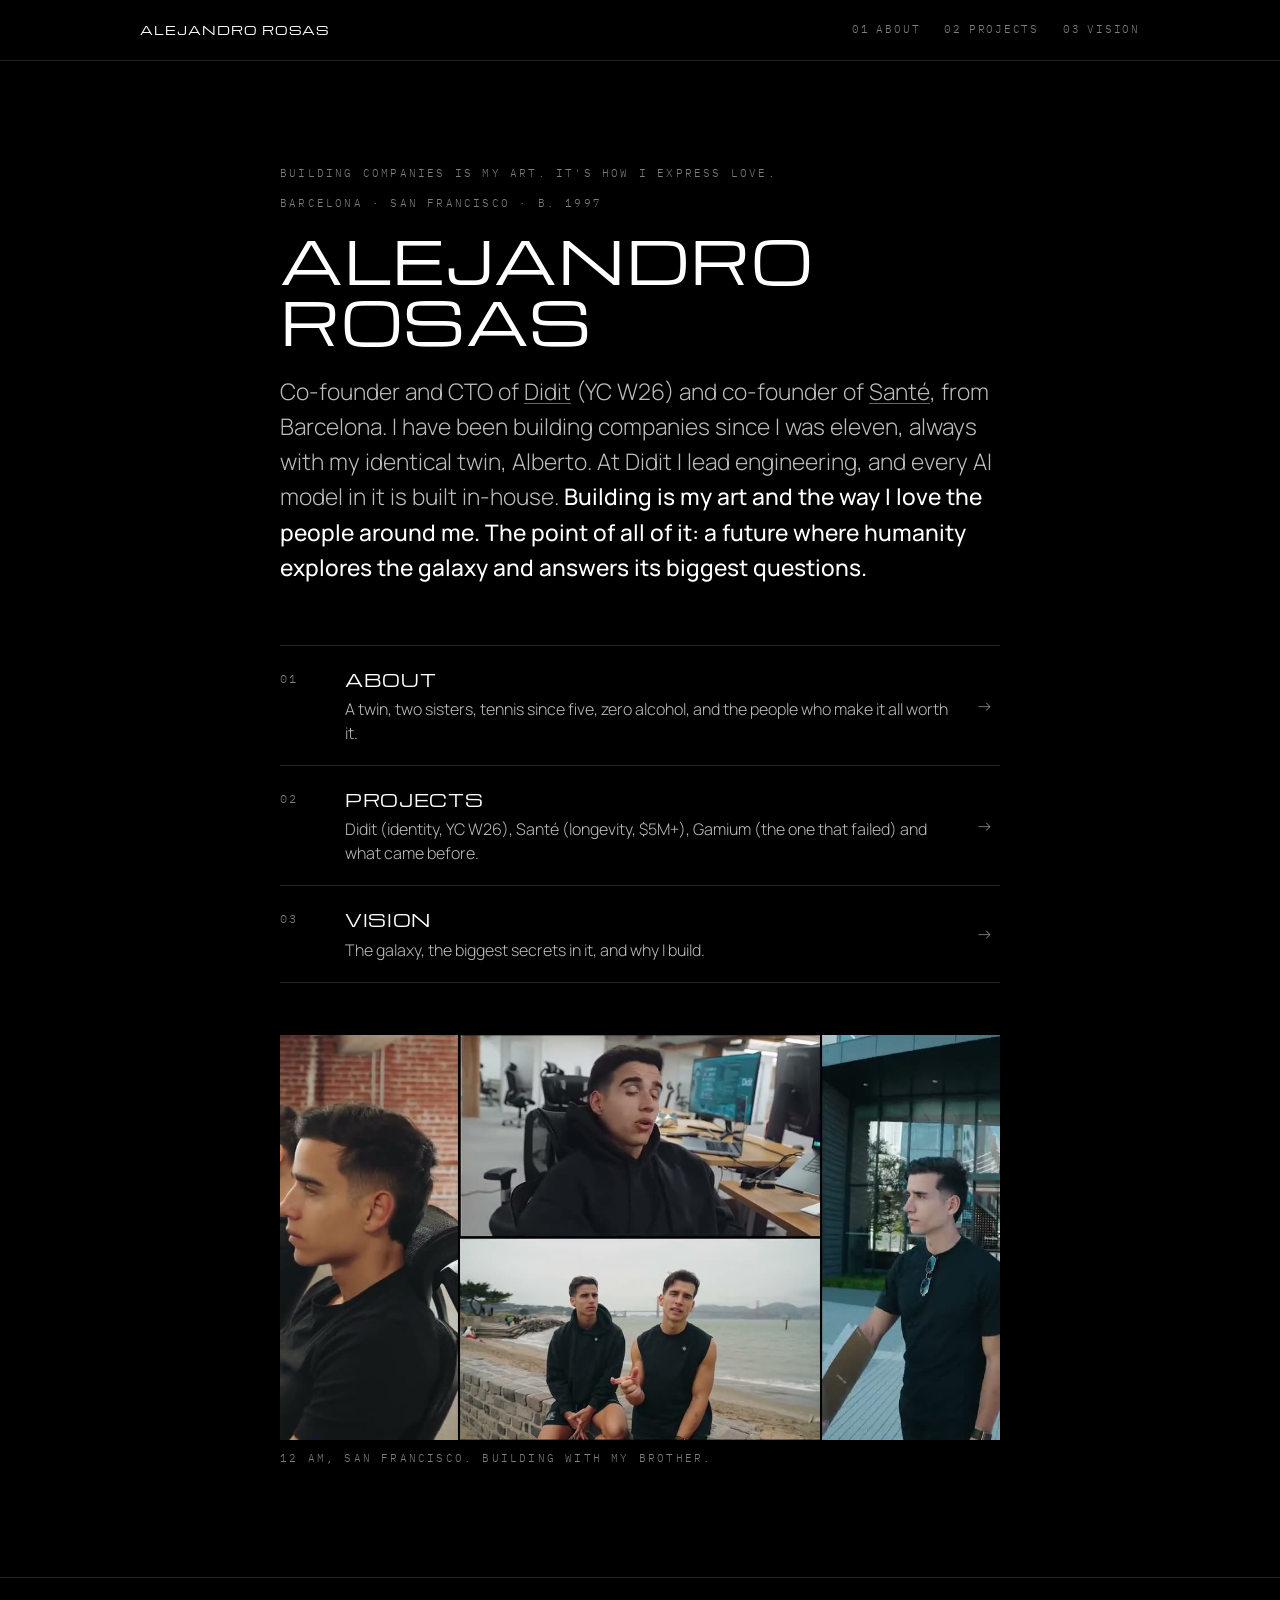
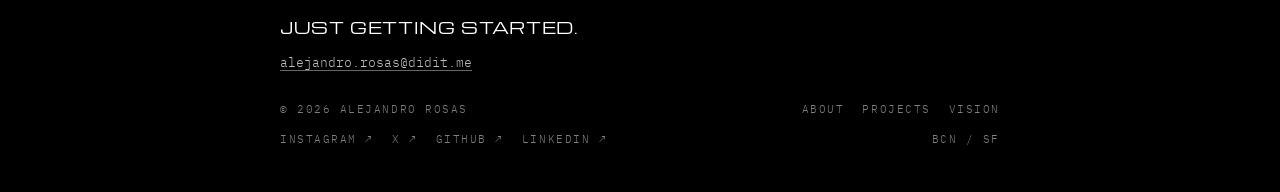
==== commit e3f20f39: "v4: four short pages (Index, About, Projects, Vision), far fewer photos Co-Authored-By: Claude Opus " ====
--- a/index.html
+++ b/index.html
@@ -1,988 +1,52 @@
-<!DOCTYPE html>
+<!doctype html>
 <html lang="en">
 <head>
 <meta charset="utf-8">
 <meta name="viewport" content="width=device-width, initial-scale=1, viewport-fit=cover">
-<title>Alejandro Rosas</title>
-<meta name="description" content="Founder and identical twin. Building companies is my art. It's how I express love.">
+<title>Alejandro Rosas · Co-founder and CTO of Didit</title>
+<meta name="description" content="Alejandro Rosas, co-founder and CTO of Didit (YC W26) and co-founder of Santé. Entrepreneur and identical twin from Barcelona, building toward a future among the stars.">
 <link rel="canonical" href="https://alejandrorosas.co/">
-<link rel="icon" href="data:image/svg+xml,%3Csvg xmlns='http://www.w3.org/2000/svg' viewBox='0 0 32 32'%3E%3Crect width='32' height='32' fill='%23000'/%3E%3Ccircle cx='16' cy='16' r='9' fill='%23000' stroke='%23fff' stroke-width='1.6'/%3E%3C/svg%3E">
+<link rel="icon" href="/favicon.ico" sizes="48x48">
+<link rel="icon" href="/icon-32.png" type="image/png" sizes="32x32">
+<link rel="apple-touch-icon" href="/apple-touch-icon.png">
 <meta name="theme-color" content="#000000">
 <meta property="og:type" content="website">
-<meta property="og:title" content="Alejandro Rosas">
-<meta property="og:description" content="Founder and identical twin. Building companies is my art. It's how I express love.">
+<meta property="og:site_name" content="Alejandro Rosas">
+<meta property="og:title" content="Alejandro Rosas · Co-founder and CTO of Didit">
+<meta property="og:description" content="Alejandro Rosas, co-founder and CTO of Didit (YC W26) and co-founder of Santé. Entrepreneur and identical twin from Barcelona, building toward a future among the stars.">
 <meta property="og:url" content="https://alejandrorosas.co/">
 <meta property="og:image" content="https://alejandrorosas.co/m/og.jpg">
 <meta property="og:image:width" content="1200">
 <meta property="og:image:height" content="630">
 <meta name="twitter:card" content="summary_large_image">
-<meta name="twitter:title" content="Alejandro Rosas">
-<meta name="twitter:description" content="Founder and identical twin. Building companies is my art. It's how I express love.">
+<meta name="twitter:title" content="Alejandro Rosas · Co-founder and CTO of Didit">
+<meta name="twitter:description" content="Alejandro Rosas, co-founder and CTO of Didit (YC W26) and co-founder of Santé. Entrepreneur and identical twin from Barcelona, building toward a future among the stars.">
 <meta name="twitter:image" content="https://alejandrorosas.co/m/og.jpg">
 <link rel="preconnect" href="https://fonts.googleapis.com">
 <link rel="preconnect" href="https://fonts.gstatic.com" crossorigin>
-<link rel="stylesheet" href="https://fonts.googleapis.com/css2?family=IBM+Plex+Mono:wght@300;400&family=Manrope:wght@300;400;500&family=Michroma&family=Newsreader:ital,opsz,wght@0,6..72,300;1,6..72,300&display=swap">
-<style>
-/* Black is the only surface. His real life is the only color: real footage, his own photos, his own captions. */
-:root {
-  --k: #000;
-  --w: #fff;
-  --w2: rgba(255, 255, 255, .68);
-  --w3: rgba(255, 255, 255, .5);
-  --display: "Michroma", "Eurostile", "Arial", sans-serif;
-  --body: "Manrope", system-ui, -apple-system, "Segoe UI", sans-serif;
-  --mono: "IBM Plex Mono", ui-monospace, Menlo, monospace;
-  --serif: "Newsreader", Georgia, "Times New Roman", serif;
-  --h: rgba(255, 255, 255, .14);
-  --gl: max(clamp(16px, 4vw, 56px), env(safe-area-inset-left, 0px));
-  --gr: max(clamp(16px, 4vw, 56px), env(safe-area-inset-right, 0px));
-  --beat: 0;
-  color-scheme: dark;
-}
-*, *::before, *::after { box-sizing: border-box; }
-html { background: var(--k); scroll-behavior: smooth; scroll-padding-top: 64px; }
-body { margin: 0; background: var(--k); color: var(--w); font-family: var(--body); font-weight: 300; font-size: 18px; line-height: 1.6; -webkit-font-smoothing: antialiased; overflow-x: clip; }
-img, video, canvas { display: block; max-width: 100%; }
-img, video { height: auto; }
-a { color: inherit; }
-button { font: inherit; color: inherit; }
-::selection { background: var(--w); color: var(--k); }
-:focus-visible { outline: 1px solid var(--w); outline-offset: 4px; }
-
-section { position: relative; background: var(--k); }
-.wrap { position: relative; z-index: 1; max-width: 1400px; margin: 0 auto; padding-left: var(--gl); padding-right: var(--gr); }
-.pad { padding-block: clamp(88px, 12vw, 176px); }
-.c { text-align: center; }
-h1, h2, h3 { font-family: var(--display); font-weight: 400; text-transform: uppercase; margin: 0; text-wrap: balance; }
-h2 { font-size: clamp(1.9rem, 6.2vw, 5.6rem); line-height: 1.06; letter-spacing: .01em; }
-h3 { font-size: clamp(1rem, 1.7vw, 1.4rem); letter-spacing: .06em; line-height: 1.2; }
-.mark { display: block; font-family: var(--mono); font-size: 11px; letter-spacing: .3em; text-transform: uppercase; color: var(--w3); margin-bottom: clamp(18px, 2.6vw, 30px); }
-.lede { max-width: 34em; margin: clamp(20px, 3vw, 32px) auto 0; color: var(--w2); font-size: clamp(1.05rem, 1.6vw, 1.3rem); line-height: 1.6; text-wrap: balance; }
-.lede strong { color: var(--w); font-weight: 500; }
-.cap { font-family: var(--mono); font-size: 11px; letter-spacing: .14em; text-transform: uppercase; color: var(--w3); margin: 10px 0 0; line-height: 1.5; }
-.clip { width: 100%; aspect-ratio: 9 / 16; object-fit: cover; background: #0b0b0b; }
-
-/* HUD */
-.hud {
-  position: fixed; left: 0; right: 0; top: 0; z-index: 20; display: grid; grid-template-columns: 1fr auto 1fr; gap: clamp(20px, 3vw, 44px); align-items: center;
-  padding: calc(env(safe-area-inset-top, 0px) + 12px) var(--gr) 26px var(--gl);
-  background: linear-gradient(rgba(0, 0, 0, .72), rgba(0, 0, 0, 0)); pointer-events: none;
-}
-.hud.solid { background: linear-gradient(#000 62%, rgba(0, 0, 0, 0)); }
-.hud a { pointer-events: auto; font-family: var(--mono); font-size: 11px; letter-spacing: .2em; text-transform: uppercase; text-decoration: none; color: var(--w2); white-space: nowrap; }
-.hud a:hover { color: var(--w); }
-.hud nav { display: flex; gap: clamp(16px, 2.6vw, 38px); }
-.hud nav:first-child { justify-content: flex-end; }
-.bpm { pointer-events: auto; display: inline-flex; align-items: center; gap: 9px; cursor: pointer; font-family: var(--mono); font-size: 11px; letter-spacing: .16em; color: var(--w); background: rgba(0, 0, 0, .35); border: 1px solid rgba(255, 255, 255, .45); border-radius: 999px; padding: 7px 13px; backdrop-filter: blur(6px); -webkit-backdrop-filter: blur(6px); }
-.bpm:hover { background: var(--w); color: var(--k); }
-.bpm i, .play i { width: 0; height: 0; border-left: 8px solid currentColor; border-top: 5px solid transparent; border-bottom: 5px solid transparent; }
-.on i { width: 8px; height: 10px; border: 0; border-left: 3px solid currentColor; border-right: 3px solid currentColor; }
-@media (max-width: 820px) { .hud { grid-template-columns: 1fr; justify-items: center; } .hud nav { display: none; } }
-
-/* Hero: Dubai, one jumper mirrored into two, because there are two of us */
-.hero { height: 100vh; height: 100svh; min-height: 560px; overflow: hidden; }
-.sky { position: absolute; inset: 0; width: 100%; height: 100%; object-fit: cover; object-position: 50% 50%; filter: brightness(calc(1 + var(--beat) * .12)); }
-.hero::after { content: ""; position: absolute; inset: 0; pointer-events: none; background: linear-gradient(rgba(0, 0, 0, .42), rgba(0, 0, 0, 0) 20%, rgba(0, 0, 0, 0) 54%, rgba(0, 0, 0, .68) 80%, #000); }
-.hero-t { position: absolute; left: 0; right: 0; bottom: 0; z-index: 2; padding: 0 var(--gr) calc(env(safe-area-inset-bottom, 0px) + clamp(22px, 4vh, 44px)) var(--gl); }
-h1 { width: 100%; max-width: 1640px; margin: 0 auto; display: flex; gap: .62em; font-size: min(6.1vw, 104px); line-height: 1.02; }
-h1 .l { display: flex; justify-content: space-between; min-width: 0; }
-h1 .l:first-child { flex: 9 1 0; } h1 .l:last-child { flex: 5 1 0; }
-.tag { margin: clamp(10px, 2vh, 20px) auto 0; color: var(--w); text-align: center; font-size: clamp(1.15rem, 2.5vw, 2.2rem); line-height: 1.25; max-width: 42em; text-wrap: balance; }
-.note { position: absolute; right: var(--gr); top: calc(env(safe-area-inset-top, 0px) + 58px); z-index: 2; margin: 0; text-align: right; font-family: var(--mono); font-size: 11px; letter-spacing: .14em; text-transform: uppercase; color: rgba(255, 255, 255, .86); line-height: 1.6; text-shadow: 0 1px 10px rgba(0, 0, 0, .55); }
-@media (max-width: 760px) {
-  .note { left: var(--gl); right: var(--gr); text-align: center; }
-  h1 { display: block; font-size: 10.2vw; }
-  h1 .l + .l { margin-top: .04em; }
-}
-
-/* Art: the thesis of the page */
-.big { font-size: clamp(2rem, 6.6vw, 6.2rem); line-height: 1.08; }
-.big span { display: block; }
-.beat { margin-top: clamp(72px, 11vw, 150px); }
-.say { max-width: 25em; margin: clamp(44px, 7vw, 92px) auto 0; font-size: clamp(1.3rem, 2.5vw, 2.05rem); line-height: 1.42; font-weight: 300; text-wrap: pretty; }
-.say p { margin: 0 0 1.1em; }
-.say p:last-child { margin-bottom: 0; }
-.say.lit span { opacity: .2; transition: opacity .3s linear; }
-.say.lit span.on { opacity: 1; }
-.own { display: grid; grid-template-columns: repeat(3, minmax(0, 1fr)); gap: clamp(28px, 4vw, 64px); margin-top: clamp(64px, 9vw, 124px); text-align: left; }
-.own blockquote { margin: 0; }
-.own p { margin: 0; font-family: var(--serif); font-size: clamp(1.2rem, 1.75vw, 1.5rem); line-height: 1.38; color: var(--w); }
-.own footer, .pull footer { margin-top: 14px; font-family: var(--mono); font-size: 11px; letter-spacing: .14em; text-transform: uppercase; color: var(--w3); }
-@media (max-width: 860px) { .own { grid-template-columns: minmax(0, 1fr); } }
-
-/* Twin */
-.twins { width: min(100%, 1040px); margin: clamp(32px, 5vw, 56px) auto 0; }
-.who { font-family: var(--display); text-transform: uppercase; font-size: clamp(.85rem, 1.5vw, 1.2rem); letter-spacing: .06em; margin: clamp(14px, 2vw, 22px) 0 0; }
-.pair { display: grid; grid-template-columns: minmax(0, 1fr) minmax(0, .95fr) minmax(0, 1fr); gap: clamp(20px, 4vw, 64px); align-items: center; margin-top: clamp(52px, 8vw, 104px); }
-.mid figure { margin: 0; }
-.mid button { display: block; width: 100%; padding: 0; border: 0; background: none; cursor: zoom-in; }
-.mid img { width: 100%; }
-.mid .cap { text-align: center; }
-@media (max-width: 760px) { .pair { grid-template-columns: repeat(2, minmax(0, 1fr)); } .mid { grid-column: 1 / -1; grid-row: 1; } }
-.side:first-child { text-align: right; } .side:last-child { text-align: left; }
-.side b { display: block; font-family: var(--display); font-weight: 400; text-transform: uppercase; font-size: clamp(1.15rem, 3.4vw, 3rem); line-height: 1.1; }
-.side .role { display: block; margin-top: 10px; font-family: var(--mono); font-size: 12px; letter-spacing: .24em; color: var(--w3); }
-.side p { margin: 18px 0 0; color: var(--w2); font-size: clamp(.98rem, 1.4vw, 1.14rem); text-wrap: balance; }
-.side q { display: block; quotes: none; margin-top: 22px; color: var(--w); font-size: clamp(1rem, 1.5vw, 1.24rem); line-height: 1.45; text-wrap: balance; }
-.side small { display: block; margin-top: 10px; font-family: var(--mono); font-size: 11px; letter-spacing: .14em; text-transform: uppercase; color: var(--w3); }
-
-/* Rows of photos with a real caption */
-.tri, .duo { display: grid; gap: clamp(6px, 1vw, 14px); margin-top: clamp(32px, 5vw, 60px); align-items: start; }
-.tri { grid-template-columns: minmax(0, 1fr) minmax(0, 1.5fr) minmax(0, 1fr); }
-.duo { grid-template-columns: repeat(2, minmax(0, 1fr)); }
-.tri figure, .duo figure, .full { margin: 0; min-width: 0; }
-.tri button, .duo button, .full button { display: block; width: 100%; padding: 0; border: 0; background: none; cursor: zoom-in; }
-.tri img, .duo img, .full img { width: 100%; background: #0b0b0b; transition: opacity .25s; }
-.tri img { aspect-ratio: 4 / 5; object-fit: cover; }
-.tri figure:nth-child(2) img { aspect-ratio: 6 / 5; }
-.duo img, .duo video { aspect-ratio: 4 / 3; object-fit: cover; }
-.tri button:hover img, .duo button:hover img, .full button:hover img { opacity: .82; }
-.tri .cap, .duo .cap, .full .cap { text-align: center; }
-#sf .tri { align-items: center; }
-#sf .tri figure:nth-child(2) img { aspect-ratio: auto; object-fit: fill; }
-.full { margin-top: clamp(32px, 5vw, 60px); }
-.full video { width: 100%; aspect-ratio: 16 / 9; object-fit: cover; background: #0b0b0b; }
-@media (max-width: 640px) { .tri { grid-template-columns: repeat(2, minmax(0, 1fr)); } .tri figure:nth-child(2) { grid-column: 1 / -1; grid-row: 1; } }
-
-/* Companies */
-.tally { display: grid; grid-template-columns: repeat(4, minmax(0, 1fr)); gap: clamp(14px, 3vw, 44px); margin-top: clamp(44px, 7vw, 92px); }
-.tally b, .stats b { display: block; font-family: var(--display); font-weight: 400; line-height: 1.05; }
-.tally b { font-size: clamp(2.2rem, 6.2vw, 5.6rem); }
-.tally span, .stats span { display: block; margin-top: 10px; color: var(--w2); font-size: clamp(.86rem, 1.15vw, 1rem); line-height: 1.4; text-wrap: balance; }
-.ch { padding-top: clamp(96px, 13vw, 190px); }
-.yr { margin: 0; font-family: var(--mono); font-size: 12px; letter-spacing: .24em; text-transform: uppercase; color: var(--w3); }
-.co { font-family: var(--display); font-size: clamp(2.5rem, 9.4vw, 8.8rem); line-height: 1.02; letter-spacing: .01em; margin-top: 14px; }
-.st { margin: 12px 0 0; font-family: var(--mono); font-size: clamp(11px, 1.1vw, 13px); letter-spacing: .2em; text-transform: uppercase; color: var(--w2); }
-.ch .lede + .lede { margin-top: 1em; }
-.stats { display: grid; grid-auto-flow: column; grid-auto-columns: minmax(0, 1fr); gap: clamp(14px, 3vw, 40px); margin-top: clamp(36px, 5vw, 60px); }
-.stats b { font-size: clamp(1.4rem, 3.5vw, 3rem); }
-.stats b i { font-family: var(--body); font-style: normal; font-weight: 300; }
-@media (max-width: 640px) {
-  .tally, .stats { grid-template-columns: repeat(2, minmax(0, 1fr)); grid-auto-flow: row; row-gap: 28px; }
-  .stats div:nth-child(3):last-child { grid-column: 1 / -1; }
-  .rows.axis .row { grid-template-columns: minmax(0, .5fr) minmax(0, 1.5fr); gap: 16px; }
-  .press a, .press div { grid-template-columns: minmax(0, 1fr); gap: 4px; }
-  .press .o { text-align: left; padding-top: 0; }
-}
-.pull { max-width: 30em; margin: clamp(44px, 7vw, 84px) auto 0; }
-.pull p { margin: 0; font-family: var(--serif); font-size: clamp(1.5rem, 3.1vw, 2.6rem); line-height: 1.24; text-wrap: balance; }
-.pull p + p { margin-top: .7em; font-family: var(--body); font-size: clamp(1rem, 1.4vw, 1.16rem); color: var(--w2); }
-.rows.axis .row { grid-template-columns: minmax(0, 1fr) minmax(0, 1.3fr); }
-.press { margin-top: clamp(40px, 6vw, 72px); text-align: left; }
-.press a, .press div { display: grid; grid-template-columns: minmax(0, 1fr) minmax(0, 3.2fr); gap: clamp(12px, 3vw, 44px); padding-block: 15px; text-decoration: none; border-top: 1px solid var(--h); }
-.press a:last-child { border-bottom: 1px solid var(--h); }
-.press .o { font-family: var(--mono); font-size: 11px; letter-spacing: .14em; text-transform: uppercase; color: var(--w3); padding-top: 5px; text-align: right; }
-.press .h { font-size: clamp(1rem, 1.7vw, 1.4rem); line-height: 1.32; color: var(--w); text-wrap: balance; }
-.press a:hover .h { text-decoration: underline; text-underline-offset: 5px; text-decoration-thickness: 1px; }
-/* Index: where everything is, at a glance */
-.idx { max-width: 1120px; margin: 0 auto; }
-.where { margin: 0; font-family: var(--mono); font-size: 11px; letter-spacing: .24em; text-transform: uppercase; color: var(--w3); }
-.intro { margin: clamp(16px, 2vw, 24px) 0 0; font-size: clamp(1.35rem, 2.9vw, 2.35rem); line-height: 1.32; font-weight: 300; color: var(--w2); text-wrap: pretty; }
-.intro b { font-weight: 400; color: var(--w); }
-.toc { list-style: none; margin: clamp(44px, 6vw, 76px) 0 0; padding: 0; border-top: 1px solid var(--h); }
-.toc a { display: grid; grid-template-columns: 3.2em minmax(0, .62fr) minmax(0, 1.5fr) 1.6em; gap: 16px; align-items: baseline; padding-block: clamp(15px, 1.9vw, 24px); border-bottom: 1px solid var(--h); text-decoration: none; color: var(--w2); transition: padding .2s ease, color .2s ease; }
-.toc a:hover { color: var(--w); padding-left: 12px; }
-.toc .n { font-family: var(--mono); font-size: 12px; letter-spacing: .14em; color: var(--w3); }
-.toc .t { font-family: var(--display); text-transform: uppercase; font-size: clamp(1rem, 1.8vw, 1.4rem); letter-spacing: .03em; color: var(--w); }
-.toc .d { font-size: clamp(.98rem, 1.3vw, 1.12rem); line-height: 1.4; }
-.toc .a { text-align: right; }
-@media (max-width: 720px) { .toc a { grid-template-columns: 2.4em minmax(0, 1fr) 1.4em; } .toc .d { grid-column: 2 / 4; grid-row: 2; } .toc .a { grid-column: 3; grid-row: 1; } }
-.chap { display: none; }
-@media (max-width: 820px) { .chap { display: block; position: absolute; right: var(--gr); top: calc(env(safe-area-inset-top, 0px) + 19px); font-family: var(--mono); font-size: 10px; letter-spacing: .14em; text-transform: uppercase; color: var(--w2); } }
-
-/* Cosmos */
-.moon { width: clamp(180px, 26vw, 300px); margin: clamp(40px, 6vw, 72px) auto 0; }
-.moon img { width: 100%; border-radius: 50%; }
-.moon .cap { text-align: center; }
-.open { list-style: none; margin: clamp(44px, 6vw, 72px) auto 0; padding: 0; max-width: 760px; border-top: 1px solid var(--h); }
-.open li { padding-block: clamp(14px, 1.9vw, 22px); border-bottom: 1px solid var(--h); font-family: var(--serif); font-size: clamp(1.4rem, 2.8vw, 2.3rem); line-height: 1.2; }
-.after h3 { margin-top: clamp(56px, 8vw, 100px); font-size: clamp(1.5rem, 3.6vw, 3rem); letter-spacing: .02em; }
-
-.out { display: flex; flex-wrap: wrap; justify-content: center; gap: 12px 28px; margin: clamp(26px, 3.5vw, 40px) 0 0; font-family: var(--mono); font-size: 12px; letter-spacing: .16em; text-transform: uppercase; }
-.out a { color: var(--w); text-underline-offset: 5px; text-decoration-color: var(--w3); }
-
-/* Justified rows: every photo keeps its own shape, so nothing gets cut badly */
-.just { display: flex; gap: clamp(6px, 1vw, 14px); margin-top: clamp(6px, 1vw, 14px); align-items: flex-start; }
-.just figure { margin: 0; min-width: 0; }
-.just button { display: block; width: 100%; padding: 0; border: 0; background: none; cursor: zoom-in; }
-.just img { width: 100%; background: #0b0b0b; transition: opacity .25s; }
-.just button:hover img { opacity: .82; }
-.just .cap { text-align: center; }
-@media (max-width: 640px) { .just { flex-wrap: wrap; } .just figure { flex-basis: calc(50% - 4px) !important; flex-grow: 1; } }
-.tl { margin-top: clamp(24px, 3vw, 40px); }
-.era { margin-top: clamp(36px, 5vw, 64px); }
-.era .yr { margin-bottom: 14px; }
-.strip.four { grid-auto-flow: row; grid-template-columns: repeat(4, minmax(0, 1fr)); }
-@media (max-width: 760px) { .strip.four { grid-auto-flow: column; grid-template-columns: none; grid-auto-columns: 64vw; } }
-
-
-/* About: numbers around a portrait */
-.me { display: grid; grid-template-columns: minmax(0, 1fr) minmax(0, 1fr) minmax(0, 1.5fr) minmax(0, 1fr) minmax(0, 1fr); gap: clamp(10px, 2vw, 30px); align-items: center; }
-.me img { width: 100%; }
-.num { text-align: center; min-width: 0; }
-.num b { display: block; font-family: var(--display); font-weight: 400; font-size: clamp(3.4rem, 8.6vw, 8rem); line-height: 1; }
-.num span { display: block; margin-top: 12px; color: var(--w2); font-size: clamp(.92rem, 1.2vw, 1.04rem); line-height: 1.45; text-wrap: balance; }
-@media (max-width: 860px) { .me { grid-template-columns: repeat(2, minmax(0, 1fr)); row-gap: 44px; } .me figure { grid-column: 1 / -1; grid-row: 1; margin: 0 auto; width: min(100%, 420px); } }
-.me figure { margin: 0; }
-.loves { margin-top: clamp(48px, 7vw, 84px); font-family: var(--mono); font-size: clamp(11px, 1.1vw, 13px); letter-spacing: .2em; text-transform: uppercase; color: var(--w2); line-height: 2.2; text-wrap: balance; }
-
-/* Strips of vertical footage */
-.strip { display: grid; grid-auto-flow: column; grid-auto-columns: minmax(0, 1fr); gap: clamp(6px, 1vw, 14px); margin-top: clamp(16px, 2vw, 26px); }
-.strip figure { margin: 0; min-width: 0; scroll-snap-align: center; }
-@media (max-width: 760px) { .strip { grid-auto-columns: 64vw; overflow-x: auto; scroll-snap-type: x mandatory; padding-bottom: 8px; margin-left: calc(var(--gl) * -1); margin-right: calc(var(--gr) * -1); padding-left: var(--gl); padding-right: var(--gr); } }
-.wide { width: 100%; aspect-ratio: 16 / 9; object-fit: cover; background: #0b0b0b; margin-top: clamp(34px, 5vw, 60px); }
-.block { margin-top: clamp(60px, 9vw, 120px); }
-.split { display: grid; grid-template-columns: minmax(0, 1.2fr) minmax(0, 1fr); gap: clamp(20px, 4vw, 64px); align-items: center; }
-.split img { width: 100%; }
-@media (max-width: 760px) { .split { grid-template-columns: minmax(0, 1fr); } }
-.quote { font-family: var(--display); font-size: clamp(1.2rem, 2.6vw, 2.2rem); line-height: 1.25; margin: 14px 0 0; text-wrap: balance; }
-.quote + p { color: var(--w2); margin: 14px 0 0; }
-
-/* Lens + friends: masonry, one click opens the photo */
-.mason { columns: 4; column-gap: clamp(6px, 1vw, 14px); margin-top: clamp(16px, 2vw, 26px); }
-.mason.three { columns: 3; }
-.mason figure { break-inside: avoid; margin: 0 0 clamp(6px, 1vw, 14px); position: relative; }
-.mason button { display: block; width: 100%; padding: 0; border: 0; background: none; cursor: zoom-in; }
-.mason img, .mason video { width: 100%; background: #0b0b0b; transition: opacity .25s; }
-.mason button:hover img { opacity: .82; }
-.mason figcaption { position: absolute; left: 10px; bottom: 8px; right: 10px; font-family: var(--mono); font-size: 10.5px; letter-spacing: .14em; text-transform: uppercase; color: #fff; text-shadow: 0 1px 8px rgba(0, 0, 0, .8); pointer-events: none; }
-@media (max-width: 1000px) { .mason, .mason.three { columns: 3; } }
-@media (max-width: 680px) { .mason, .mason.three { columns: 2; } }
-
-/* Lightbox */
-#lb { position: fixed; inset: 0; z-index: 40; background: rgba(0, 0, 0, .94); display: grid; place-items: center; padding: 20px; }
-#lb[hidden] { display: none; }
-#lb img { max-width: 100%; max-height: calc(100vh - 90px); max-height: calc(100svh - 90px); width: auto; height: auto; }
-#lb p { margin: 10px 0 0; text-align: center; font-family: var(--mono); font-size: 11px; letter-spacing: .16em; text-transform: uppercase; color: var(--w2); min-height: 1.4em; }
-#lb button { position: absolute; background: none; border: 0; cursor: pointer; font-family: var(--mono); font-size: 13px; letter-spacing: .14em; text-transform: uppercase; padding: 14px; color: var(--w2); }
-#lb button:hover { color: var(--w); }
-#lb .x { top: 8px; right: 12px; } #lb .p { left: 6px; top: 50%; transform: translateY(-50%); } #lb .n { right: 6px; top: 50%; transform: translateY(-50%); }
-
-/* Underground */
-#wall { width: 100%; aspect-ratio: 2.05; margin-top: clamp(36px, 5vw, 60px); background: #000; }
-@media (max-width: 760px) { #wall { aspect-ratio: 1.26; } }
-.labels { display: grid; grid-template-columns: 1fr 1fr 1.4fr 1fr 1fr; margin-top: 12px; }
-.labels .cap { margin: 0; text-align: center; }
-@media (max-width: 760px) { .labels { grid-template-columns: 1fr 1.4fr 1fr; } .labels .o { display: none; } }
-.play { display: inline-flex; align-items: center; gap: 14px; margin-top: clamp(30px, 4vw, 46px); padding: 15px 28px; cursor: pointer; font-family: var(--display); font-size: clamp(.8rem, 1.3vw, 1rem); letter-spacing: .08em; text-transform: uppercase; color: var(--k); background: var(--w); border: 1px solid var(--w); border-radius: 999px; }
-.play:hover { background: var(--k); color: var(--w); }
-.fine { margin: 14px 0 0; color: var(--w3); font-size: 14px; }
-
-/* Timeline rows, mirrored on the page's axis */
-.rows { margin-top: clamp(32px, 5vw, 56px); text-align: left; }
-.row { display: grid; grid-template-columns: 1fr 1fr; gap: clamp(20px, 4vw, 56px); padding-block: 16px; border-top: 1px solid var(--h); }
-.row:last-child { border-bottom: 1px solid var(--h); }
-.row .w { text-align: right; font-family: var(--mono); font-size: 13px; letter-spacing: .12em; color: var(--w3); padding-top: 4px; text-transform: uppercase; }
-.row .d { color: var(--w2); }
-.row .d b { color: var(--w); font-weight: 500; }
-.row .d a { text-underline-offset: 4px; text-decoration-color: var(--w3); }
-.phr { margin-top: clamp(40px, 6vw, 72px); font-family: var(--mono); font-size: 12px; letter-spacing: .14em; color: var(--w3); text-transform: uppercase; line-height: 2; text-wrap: balance; }
-
-/* After */
-#sun { position: fixed; inset: 0; width: 100%; height: 100%; z-index: 0; pointer-events: none; visibility: hidden; }
-main { position: relative; z-index: 1; }
-.after { background: transparent; min-height: 100vh; display: flex; align-items: flex-end; }
-.after .wrap { width: 100%; padding-top: 58vh; padding-bottom: clamp(32px, 5vw, 52px); }
-.mail { display: flex; flex-wrap: wrap; align-items: center; justify-content: center; gap: 12px 18px; margin-top: clamp(26px, 4vw, 40px); }
-.mail span { font-family: var(--mono); font-size: clamp(1rem, 2vw, 1.4rem); overflow-wrap: anywhere; user-select: all; }
-.mini { cursor: pointer; font-family: var(--mono); font-size: 11px; letter-spacing: .16em; text-transform: uppercase; color: var(--w); background: transparent; border: 1px solid var(--w3); border-radius: 999px; padding: 8px 14px; }
-.mini:hover { background: var(--w); color: var(--k); }
-.links { display: flex; justify-content: center; gap: clamp(18px, 4vw, 48px); flex-wrap: wrap; margin: 26px 0 0; padding: 0; list-style: none; }
-.links a { font-family: var(--mono); font-size: 12px; letter-spacing: .18em; text-transform: uppercase; text-decoration: none; color: var(--w2); }
-.links a:hover { color: var(--w); }
-.end { margin: clamp(48px, 7vw, 84px) 0 0; font-family: var(--mono); font-size: 11px; letter-spacing: .18em; text-transform: uppercase; color: var(--w3); }
-.stash { position: absolute; width: 2px; height: 2px; opacity: 0; overflow: hidden; pointer-events: none; left: 0; top: 0; }
-@media (prefers-reduced-motion: reduce) { html { scroll-behavior: auto; } }
-</style>
+<link rel="stylesheet" href="https://fonts.googleapis.com/css2?family=IBM+Plex+Mono:wght@400&family=Manrope:wght@300;400;500&family=Michroma&family=Newsreader:ital,opsz,wght@0,6..72,300;1,6..72,300&display=swap">
+<link rel="stylesheet" href="/site.css">
+<script type="application/ld+json">{"@context": "https://schema.org", "@type": "Person", "name": "Alejandro Rosas", "url": "https://alejandrorosas.co/", "image": "https://alejandrorosas.co/m/og.jpg", "jobTitle": "Co-founder and CTO", "worksFor": {"@type": "Organization", "name": "Didit", "url": "https://didit.me"}, "birthPlace": "Barcelona, Spain", "sibling": {"@type": "Person", "name": "Alberto Rosas", "url": "https://rosasalberto.com/"}, "sameAs": ["https://www.instagram.com/_alejandrorosas/", "https://x.com/_arosasg", "https://github.com/arosasg", "https://www.linkedin.com/in/alejandrorosasgarcia/"]}</script>
 </head>
 <body>
-<canvas id="sun" aria-hidden="true"></canvas>
-
-<header class="hud">
-  <nav aria-label="Sections"><a href="#art">Art</a><a href="#twin">Twin</a><a href="#work">Companies</a></nav>
-  <button class="bpm" id="bpm" type="button" title="Play a techno loop generated live in your browser"><i></i><span>132 BPM</span></button>
-  <nav aria-label="More sections"><a href="#friends">People</a><a href="#lens">Nature</a><a href="#after">Cosmos</a></nav>
-  <span class="chap" id="chap" aria-hidden="true"></span>
-</header>
-
-<main>
-  <section class="hero" id="top">
-    <video class="sky" autoplay muted loop playsinline preload="auto" aria-label="A collage of Alejandro and Alberto in San Francisco: 12 AM at the office, talking with the Golden Gate Bridge behind them, walking the city, coding side by side"></video>
-    <script>(() => { const v = document.querySelector('.sky'), c = matchMedia('(max-width: 760px)').matches ? 'fc_collage_m' : 'fc_collage'; v.poster = `m/${c}.jpg`; v.src = `m/${c}.mp4`; })();</script>
-    <p class="note">12 AM, San Francisco<br>Building with my brother</p>
-    <div class="hero-t">
-      <h1 aria-label="Alejandro Rosas">
-        <span class="l" aria-hidden="true"><span>A</span><span>L</span><span>E</span><span>J</span><span>A</span><span>N</span><span>D</span><span>R</span><span>O</span></span>
-        <span class="l" aria-hidden="true"><span>R</span><span>O</span><span>S</span><span>A</span><span>S</span></span>
-      </h1>
-      <p class="tag">Building companies is my art. It's how I express love.</p>
-    </div>
-  </section>
-
-  <section id="index">
-    <div class="wrap pad" style="padding-bottom:0">
-      <div class="idx">
-        <p class="where">Barcelona · San Francisco · B. 1997</p>
-        <p class="intro"><b>Alejandro Rosas.</b> Co-founder and CTO of <a href="https://didit.me" target="_blank" rel="noopener">Didit</a> (YC W26), co-founder of <a href="https://santeclinics.com" target="_blank" rel="noopener">Santé</a>, identical twin. <b>I love my people, the sea and the mountains, the art of creating, and the idea of a future among the stars.</b> This page is all of it.</p>
-        <ol class="toc">
-          <li><a href="#art"><span class="n">01</span><span class="t">Art</span><span class="d">Building companies is how I make art, and how I love.</span><span class="a">↓</span></a></li>
-          <li><a href="#twin"><span class="n">02</span><span class="t">Twin</span><span class="d">Alberto, Alba and Andrea. From two baby bouncers to today.</span><span class="a">↓</span></a></li>
-          <li><a href="#work"><span class="n">03</span><span class="t">Companies</span><span class="d">Gamium, Santé, Didit. One failure, two survivors, one brother.</span><span class="a">↓</span></a></li>
-          <li><a href="#friends"><span class="n">04</span><span class="t">People</span><span class="d">The friends who make all of it worth it.</span><span class="a">↓</span></a></li>
-          <li><a href="#lens"><span class="n">05</span><span class="t">Nature</span><span class="d">Sea, mountains and buildings, through my own lens.</span><span class="a">↓</span></a></li>
-          <li><a href="#me"><span class="n">06</span><span class="t">Alive</span><span class="d">Sky, sport and techno. Not one sip of alcohol.</span><span class="a">↓</span></a></li>
-          <li><a href="#after"><span class="n">07</span><span class="t">Cosmos</span><span class="d">The galaxy, and the biggest secrets in it.</span><span class="a">↓</span></a></li>
-        </ol>
-      </div>
-    </div>
-  </section>
-
-  <section id="art">
-    <div class="wrap pad c">
-      <span class="mark">01 · Art</span>
-      <h2 class="big"><span>Building companies</span><span>is my art.</span></h2>
-      <div class="say">
-        <p>Some people paint. Some people write songs. I build companies.</p>
-        <p>A company starts as nothing: a blank page, two brothers and a problem. Then it becomes a place where people do the best work of their lives, and something strangers rely on every day. That is the most beautiful thing I know how to make.</p>
-      </div>
-      <h2 class="big beat"><span>It's how I</span><span>express love.</span></h2>
-      <div class="say">
-        <p>I build with my brother. I build for my sisters, Alba and Andrea. I build for the people who give us years of their lives, and for people I will never meet. Every late night is a way of saying I care about this, about you, about what comes after us.</p>
-        <p>Some people say it. I ship it.</p>
-      </div>
-      <div class="own">
-        <blockquote><p>There is no greater purpose than shaping a better life, not only for yourself, but for those who will walk this earth long after you're gone.</p><footer>My stories, October 2025</footer></blockquote>
-        <blockquote><p>Creation, especially when done as a team, transforms you. It pushes you to grow, to understand others, and to connect more profoundly with the universe itself.</p><footer>My stories, October 2025</footer></blockquote>
-        <blockquote><p>2 months deep in the cave, listening good techno, mind in Jupiter and coding like Picasso.</p><footer>My stories, March 2026</footer></blockquote>
-      </div>
-    </div>
-  </section>
-
-  <section id="twin">
-    <div class="wrap pad c" style="padding-top:0">
-      <span class="mark">02 · Twin</span>
-      <h2 class="big">There are two of me.</h2>
-      <p class="lede">Alberto is my identical twin. <strong>My co-founder, my training partner, my rival and my best friend, all in one person.</strong> More than 10 years building companies together. Every company I have ever started, I started with him.</p>
-      <img class="twins" src="m/t_dubai.webp" width="1560" height="1170" loading="lazy" alt="Alejandro and Alberto Rosas, identical twins, in black at night with the Dubai skyline behind them">
-      <p class="who">One of these is me. Good luck.</p>
-      <div class="pair">
-        <div class="side">
-          <b>Alberto</b><span class="role">CEO</span>
-          <p>Sales. Fundraising. Hiring. Everything outside the building.</p>
-          <q>Just getting started. Unstoppables.</q>
-          <small>Him on us, October 2026</small>
-        </div>
-        <div class="mid" data-g><figure data-c="Same shirt. Same glasses."><button type="button"><img src="m/t_04.webp" width="750" height="913" loading="lazy" alt="Alejandro and Alberto as small boys in matching striped t-shirts and sunglasses on a bench"></button><figcaption class="cap">Same shirt. Same glasses.</figcaption></figure></div>
-        <div class="side">
-          <b>Alejandro</b><span class="role">CTO</span>
-          <p>AI models. Infrastructure. Product. Everything inside it.</p>
-          <q>Always pushing the limits with my twin. No dream is out of reach when you back it with pure focus, passion, and energy.</q>
-          <small>Me on us, September 2026</small>
-        </div>
-      </div>
-      <div class="just" data-g style="margin-top:clamp(32px,5vw,60px)">
-        <figure data-c="Quién es quién? With our cousin Adrian." style="flex:1.284 1 0"><button type="button"><img src="m/c_kids.webp" width="1284" height="1000" loading="lazy" alt="The twins as children in matching striped polo shirts on a boat, with their cousin Adrian between them"></button><figcaption class="cap">Quién es quién? With our cousin Adrian.</figcaption></figure>
-        <figure data-c="San Francisco" style="flex:0.666 1 0"><button type="button"><img src="m/t_hand.webp" width="1000" height="1501" loading="lazy" alt="Alejandro and Alberto in black, shaking hands on a street in San Francisco"></button><figcaption class="cap">San Francisco</figcaption></figure>
-      </div>
-      <p class="lede" style="margin-top:clamp(44px,6vw,72px)">At eleven we were building websites and brute-forcing our neighbours' wifi. We promoted clubs in Barcelona we were too young to enter. We studied together, we share bank accounts, and we have made about 20 angel bets together. There are no politics between us, because there can't be. <strong>Building with him is the purest form of love I know.</strong></p>
-      <div class="duo" data-g>
-        <figure data-c="Same black t-shirt."><button type="button"><img src="m/t_sofa.webp" width="1200" height="889" loading="lazy" alt="The twins sitting side by side on a sofa, in black t-shirts, same pose"></button><figcaption class="cap">Same black t-shirt.</figcaption></figure>
-        <figure data-c="May 2023. On stage, launching Didit."><button type="button"><img src="m/c_stage23.webp" width="1144" height="636" loading="lazy" alt="Alejandro and Alberto on stage in black t-shirts in front of a large blue screen with a QR code"></button><figcaption class="cap">May 2023. On stage, launching Didit.</figcaption></figure>
-      </div>
-      <h3 style="margin-top:clamp(64px,9vw,120px)">Four of us</h3>
-      <p class="lede">Alberto is not the only one. I have two sisters, <strong>Alba and Andrea</strong>. Alba grew up with us. Andrea came 15 years later. Four kids, one family. Everything I build, I build with them in mind.</p>
-      <div class="tl" data-g>
-        <div class="era"><p class="yr">1997</p><div class="just">
-          <figure data-c="Two bouncers. Two of us." style="flex:0.648 1 0"><button type="button"><img src="m/t_01.webp" width="809" height="1249" loading="lazy" alt="A man in glasses crouching with a toddler, in front of two newborn twins in matching baby bouncers on the grass"></button><figcaption class="cap">Two bouncers. Two of us.</figcaption></figure>
-          <figure data-c="Alba, Alberto, me and our cousin Adrian" style="flex:1.404 1 0"><button type="button"><img src="m/t_02.webp" width="1000" height="712" loading="lazy" alt="Four children sitting together on a sofa"></button><figcaption class="cap">Alba, Alberto, me and our cousin Adrian</figcaption></figure>
-        </div></div>
-        <div class="era"><p class="yr">Kids</p><div class="just">
-          <figure data-c="" style="flex:1.076 1 0"><button type="button"><img src="m/t_03.webp" width="968" height="900" loading="lazy" alt="Four children on a tree-lined street, the youngest in a stroller"></button></figure>
-          <figure data-c="" style="flex:1.562 1 0"><button type="button"><img src="m/t_05.webp" width="1000" height="640" loading="lazy" alt="The twins and another child in matching polo shirts in tall green grass"></button></figure>
-          <figure data-c="With my father" style="flex:0.553 1 0"><button type="button"><img src="m/t_07.webp" width="809" height="1464" loading="lazy" alt="A man with three children in a green field"></button><figcaption class="cap">With my father</figcaption></figure>
-        </div></div>
-        <div class="era"><p class="yr">Tennis</p><div class="just">
-          <figure data-c="" style="flex:1.0 1 0"><button type="button"><img src="m/t_tn1.webp" width="1000" height="1000" loading="lazy" alt="The twins as boys holding trophies at a tennis club, a girl between them"></button></figure>
-          <figure data-c="" style="flex:0.962 1 0"><button type="button"><img src="m/t_tn2.webp" width="1000" height="1040" loading="lazy" alt="The twins as boys on a clay court with rackets and trophies, with two adults and a girl"></button></figure>
-        </div></div>
-        <div class="era"><p class="yr">Growing up</p><div class="just">
-          <figure data-c="Christmas" style="flex:1.333 1 0"><button type="button"><img src="m/t_06.webp" width="1000" height="750" loading="lazy" alt="Children at a Christmas table"></button><figcaption class="cap">Christmas</figcaption></figure>
-          <figure data-c="" style="flex:1.339 1 0"><button type="button"><img src="m/t_09.webp" width="1000" height="747" loading="lazy" alt="Alejandro and Alberto as teenagers at a restaurant terrace"></button></figure>
-        </div></div>
-        <div class="era"><p class="yr">Family</p><div class="just">
-          <figure data-c="" style="flex:0.75 1 0"><button type="button"><img src="m/t_14.webp" width="1000" height="1333" loading="lazy" alt="The family on a pebble beach"></button></figure>
-          <figure data-c="" style="flex:0.75 1 0"><button type="button"><img src="m/t_fam1.webp" width="1000" height="1333" loading="lazy" alt="The family together on a seaside promenade under a blue sky, a dog in front"></button></figure>
-          <figure data-c="" style="flex:0.75 1 0"><button type="button"><img src="m/t_fam2.webp" width="1000" height="1333" loading="lazy" alt="The twins in dark jackets in a garden, with a woman in a long dress and a little girl in a white dress"></button></figure>
-          <figure data-c="" style="flex:0.75 1 0"><button type="button"><img src="m/t_fam3.webp" width="1000" height="1333" loading="lazy" alt="The family at home around a birthday cake"></button></figure>
-        </div></div>
-        <div class="era"><p class="yr">Andrea</p><div class="just">
-          <figure data-c="" style="flex:1.0 1 0"><button type="button"><img src="m/t_an1.webp" width="207" height="207" loading="lazy" alt="Alejandro with his little sister when she was very young"></button></figure>
-          <figure data-c="" style="flex:0.75 1 0"><button type="button"><img src="m/t_an2.webp" width="900" height="1200" loading="lazy" alt="Andrea and one of the twins laughing at a table by the sea at night"></button></figure>
-          <figure data-c="" style="flex:0.75 1 0"><button type="button"><img src="m/t_an3.webp" width="900" height="1200" loading="lazy" alt="Andrea and one of the twins under a palm tree and a blue sky"></button></figure>
-          <figure data-c="" style="flex:0.75 1 0"><button type="button"><img src="m/t_an4.webp" width="900" height="1200" loading="lazy" alt="One of the twins carrying a very young Andrea, both pulling faces"></button></figure>
-        </div></div>
-        <div class="era"><p class="yr">2024 → 2026</p><div class="just">
-          <figure data-c="China" style="flex:0.75 1 0"><button type="button"><img src="m/t_18.webp" width="1000" height="1333" loading="lazy" alt="The twins in winter coats in front of a pagoda"></button><figcaption class="cap">China</figcaption></figure>
-          <figure data-c="" style="flex:0.75 1 0"><button type="button"><img src="m/t_23.webp" width="1000" height="1333" loading="lazy" alt="The twins on a boat"></button></figure>
-          <figure data-c="" style="flex:0.75 1 0"><button type="button"><img src="m/t_25.webp" width="1000" height="1333" loading="lazy" alt="A selfie of the twins on a boat"></button></figure>
-        </div><div class="just">
-          <figure data-c="San Francisco" style="flex:0.717 1 0"><button type="button"><img src="m/t_sf.webp" width="900" height="1255" loading="lazy" alt="The twins in black t-shirts on a street in San Francisco"></button><figcaption class="cap">San Francisco</figcaption></figure>
-          <figure data-c="" style="flex:1.519 1 0"><button type="button"><img src="m/t_walk.webp" width="1200" height="790" loading="lazy" alt="The twins in black walking down a sunny street in San Francisco"></button></figure>
-          <figure data-c="Dubai, October 2026" style="flex:0.75 1 0"><button type="button"><img src="m/t_dxb.webp" width="1000" height="1333" loading="lazy" alt="The twins in black at night with the Dubai skyline behind them"></button><figcaption class="cap">Dubai, October 2026</figcaption></figure>
-        </div></div>
-      </div>
-      <p class="out"><a href="https://rosasalberto.com/" target="_blank" rel="noopener">His side ↗</a><a href="https://www.youtube.com/@RosasTwins" target="_blank" rel="noopener">Rosas Twins on YouTube ↗</a></p>
-    </div>
-  </section>
-
-  <section id="work">
-    <div class="wrap pad c" style="padding-top:0">
-      <span class="mark">03 · Companies</span>
-      <h2 class="big">Three companies. One brother.</h2>
-      <p class="lede">From Barcelona to San Francisco. The one that failed is on this list too. It taught me the most.</p>
-      <div class="tally">
-        <div><b>11</b><span>My age at our first website</span></div>
-        <div><b>3</b><span>Companies founded with Alberto</span></div>
-        <div><b>~20</b><span>Angel bets, together</span></div>
-        <div><b>10+</b><span>Years building, side by side</span></div>
-      </div>
-
-      <div class="rows axis" style="margin-top:clamp(64px,9vw,120px)">
-        <div class="row"><span class="w">Age 11</span><span class="d"><b>Websites.</b> With Alberto. Plus brute-forcing the neighbours' wifi and playing around with malware.</span></div>
-        <div class="row"><span class="w">Barcelona</span><span class="d"><b>Club promoters,</b> in venues we were too young to enter.</span></div>
-        <div class="row"><span class="w">2017</span><span class="d"><b>New Mexico State,</b> on a tennis scholarship. Self-taught in AI from here on.</span></div>
-        <div class="row"><span class="w">First job</span><span class="d"><b>Oracle, Silicon Valley.</b> A mathematics degree, then building recommendation engines.</span></div>
-      </div>
-
-      <article class="ch" id="gamium">
-        <p class="yr">2021 → 2023</p>
-        <h3 class="co">Gamium</h3>
-        <p class="st">The one that failed</p>
-        <p class="lede">It started with GPU farms mining Ethereum. Then came the biggest idea we could find: a metaverse where your avatar was your identity and your data belonged to you. We were 24.</p>
-        <div class="stats">
-          <div><b>~<i>€</i>3M</b><span>Raised</span></div>
-          <div><b><i>€</i>1M</b><span>Of virtual land sold in 10 days</span></div>
-          <div><b>33</b><span>People at the peak</span></div>
-        </div>
-        <div class="duo" data-g>
-          <figure data-c="July 2022. Wayra, Telefónica&#x27;s innovation arm, invested."><button type="button"><img src="m/c_tef.webp" width="770" height="570" loading="lazy" alt="Alberto, Marta Antúnez of Wayra Barcelona and Alejandro in front of the giant Telefónica sign"></button><figcaption class="cap">July 2022. Wayra, Telefónica&#x27;s innovation arm, invested.</figcaption></figure>
-          <figure data-c="The Gamium crew"><button type="button"><img src="m/f_long.webp" width="828" height="1222" loading="lazy" alt="The Gamium team at a long dinner table"></button><figcaption class="cap">The Gamium crew</figcaption></figure>
-        </div>
-        <p class="lede">We had press, investors and 33 people. We did not have product-market fit. <strong>It failed. Best education I ever paid for.</strong></p>
-        <blockquote class="pull"><p>Make mistakes and learn from them. Think about life beyond your lifespan. You are here now to build a better future for tomorrow. Take risks and give your best!</p><footer>Me, June 2022, in the middle of it</footer></blockquote>
-      </article>
-
-      <article class="ch" id="sante">
-        <p class="yr">2023 → now</p>
-        <h3 class="co">Santé</h3>
-        <p class="st">The one you can touch</p>
-        <p class="lede">Proof that building isn't only software. One clinic on Diagonal, in Barcelona. Then Madrid. Then our own lab. Longevity and aesthetic medicine, built with the same obsession as everything else.</p>
-        <div class="stats">
-          <div><b>10,000+</b><span>Patients</span></div>
-          <div><b>4.9</b><span>Stars, across 700+ reviews</span></div>
-          <div><b>$5M+</b><span>Revenue</span></div>
-        </div>
-        <div class="duo" data-g>
-          <figure data-c="One of us, on a drip. Guess which."><button type="button"><img src="m/c_sante.webp" width="1000" height="1067" loading="lazy" alt="One of the twins on an IV drip in a white Santé clinic room, looking at his phone"></button><figcaption class="cap">One of us, on a drip. Guess which.</figcaption></figure>
-          <figure data-c="The Santé team"><button type="button"><img src="m/f_dinner.webp" width="1100" height="815" loading="lazy" alt="The Santé team together at dinner"></button><figcaption class="cap">The Santé team</figcaption></figure>
-        </div>
-        <div class="just" data-g>
-          <figure data-c="" style="flex:0.77 1 0"><button type="button"><img src="m/s_sign.webp" width="1000" height="1298" loading="lazy" alt="A doctor at her desk in a white Santé clinic room, the Santé name on the wall"></button></figure>
-          <figure data-c="In the chair, like every patient" style="flex:1.042 1 0"><button type="button"><img src="m/s_three.webp" width="1400" height="1344" loading="lazy" alt="Three men in black sitting on IV drips in a white Santé clinic room"></button><figcaption class="cap">In the chair, like every patient</figcaption></figure>
-        </div>
-        <div class="just" data-g>
-          <figure data-c="" style="flex:0.75 1 0"><button type="button"><img src="m/s_mirror.webp" width="900" height="1200" loading="lazy" alt="Alejandro with two members of the team in a Santé clinic mirror"></button></figure>
-          <figure data-c="" style="flex:0.75 1 0"><button type="button"><img src="m/s_room.webp" width="1000" height="1333" loading="lazy" alt="Alejandro at a desk in a white Santé consultation room"></button></figure>
-          <figure data-c="" style="flex:0.813 1 0"><button type="button"><img src="m/s_brand.webp" width="1000" height="1230" loading="lazy" alt="The Santé name embossed in a warm cream"></button></figure>
-        </div>
-        <p class="out"><a href="https://santeclinics.com" target="_blank" rel="noopener">santeclinics.com ↗</a></p>
-      </article>
-
-      <article class="ch" id="didit">
-        <p class="yr">2023 → now</p>
-        <h3 class="co">Didit</h3>
-        <p class="st">The big one</p>
-        <p class="lede">Gamium died. One idea survived: proving who you are online is a human right. Didit is infrastructure for identity and fraud. I lead the engineering, and every AI model in it is built in-house.</p>
-        <div class="stats">
-          <div><b>3,500+</b><span>Companies</span></div>
-          <div><b>$7.5M</b><span>Raised</span></div>
-          <div><b>W26</b><span>Y Combinator</span></div>
-          <div><b>Profitable</b><span>With about 20 people</span></div>
-        </div>
-        <figure class="full" data-g><button type="button"><img src="m/c_stage.webp" width="1600" height="1067" loading="lazy" alt="Alejandro on stage with a microphone, in front of a slide and an audience"></button></figure>
-        <div class="rows axis">
-          <div class="row"><span class="w">May 2023</span><span class="d"><b>Launch.</b> After 8 years reading Xataka every day, it was our turn to be on it.</span></div>
-          <div class="row"><span class="w">Jan 2024</span><span class="d"><b>Spain's financial sandbox.</b> The Treasury later attested it as safer than verifying in person.</span></div>
-          <div class="row"><span class="w">Nov 2025</span><span class="d"><b>Y Combinator.</b> We grew up watching their lectures online. Then we got in.</span></div>
-          <div class="row"><span class="w">2026</span><span class="d"><b>$7.5M, San Francisco.</b> Barcelona roots, built to compete with the best in the world.</span></div>
-        </div>
-        <div class="duo" data-g>
-          <figure data-c="Y Combinator Demo Day, with Alberto"><button type="button"><img src="m/d_stage.webp" width="1400" height="933" loading="lazy" alt="Alejandro and Alberto on stage at Y Combinator Demo Day, one at a laptop and the other speaking into a microphone"></button><figcaption class="cap">Y Combinator Demo Day, with Alberto</figcaption></figure>
-          <figure data-c="Out in the world"><button type="button"><img src="m/c_booth.webp" width="1400" height="933" loading="lazy" alt="The Didit stand at a trade show, with the team talking to visitors"></button><figcaption class="cap">Out in the world</figcaption></figure>
-          <figure data-c="Building, side by side"><button type="button"><img src="m/d_side.webp" width="1400" height="788" loading="lazy" alt="Alejandro and Alberto at two matching desks by the windows, seen from behind"></button><figcaption class="cap">Building, side by side</figcaption></figure>
-          <figure data-c="San Francisco"><button type="button"><img src="m/d_loft.webp" width="1400" height="788" loading="lazy" alt="Alejandro and Alberto in black t-shirts, side by side on an empty office floor"></button><figcaption class="cap">San Francisco</figcaption></figure>
-        </div>
-        <figure class="full" style="max-width:880px;margin-inline:auto"><video data-src="m/v_1am.mp4" poster="m/v_1am.jpg" muted loop playsinline aria-label="Alejandro in a hoodie at his desk in the San Francisco office at midnight"></video><figcaption class="cap">12 AM, SF office</figcaption></figure>
-        <p class="out"><a href="https://didit.me" target="_blank" rel="noopener">didit.me ↗</a><a href="https://www.ycombinator.com/companies/didit" target="_blank" rel="noopener">Y Combinator ↗</a></p>
-      </article>
-
-      <article class="ch" id="sf">
-        <p class="yr">October 2025</p>
-        <h3 class="co">San Francisco</h3>
-        <p class="st">14:05. Boarding.</p>
-        <p class="lede">We left to compete where the most ambitious people on earth are building. No network, no family money. Just each other.</p>
-        <div class="tri" data-g>
-          <figure data-c="The trip where we decided"><button type="button"><img src="m/c_move.webp" width="900" height="1436" loading="lazy" alt="Alejandro&#x27;s story: a selfie with his brothers on an Amsterdam street, with the words: on the trip where we decided to move to the USA to fulfil our dreams, always aligned with my brothers"></button><figcaption class="cap">The trip where we decided</figcaption></figure>
-          <figure data-c="The gate"><button type="button"><img src="m/c_gate.webp" width="676" height="372" loading="lazy" alt="The departure board at the gate: IBE 2621, 14:05, San Francisco"></button><figcaption class="cap">The gate</figcaption></figure>
-          <figure data-c="Y Combinator"><button type="button"><img src="m/c_yc.webp" width="1000" height="1333" loading="lazy" alt="Alejandro and Alberto standing behind the Y Combinator sign"></button><figcaption class="cap">Y Combinator</figcaption></figure>
-        </div>
-        <blockquote class="pull"><p>Welcome, USA, el país de las oportunidades, donde uno puede ser uno mismo y soñar en grande.</p><p>The land of opportunity, where you can be yourself and dream big.</p><footer>My stories, the day I left</footer></blockquote>
-        <p class="lede">People of 18 who dropped out to build. We film it all, raw and honest: how we went from pretty lost to building technology companies against the brightest minds around.</p>
-        <blockquote class="pull"><p>Humble enough to realize how tiny we are in this universe. And that's the beauty of it, it reminds you not to take life too seriously. Enjoy the game and play it exactly how the fuck you want to.</p><footer>Me, new home in SF, April 2026</footer></blockquote>
-      </article>
-
-      <div class="ch" id="press">
-        <p class="yr">Press</p>
-        <h3 class="co" style="font-size:clamp(1.9rem,6.2vw,5.6rem)">What they wrote.</h3>
-        <div class="press">
-          <a href="https://www.businessinsider.es/tecnologia/gamium-ultima-apuesta-metaversa-telefonica-1096085" target="_blank" rel="noopener"><span class="o">Business Insider · 2022</span><span class="h">"Calma, paz, estabilidad, sosiego, tranquilidad. Son palabras que no tienen nada que ver con los gemelos Alberto y Alejandro Rosas." ↗</span></a>
-          <a href="https://www.elconfidencial.com/tecnologia/2022-04-04/gamium-interconexion-avatares-metaverso-super-realista_3399136/" target="_blank" rel="noopener"><span class="o">El Confidencial · 2022</span><span class="h">Así se gana un millón de euros en 10 días vendiendo tierras 'españolas' en el metaverso ↗</span></a>
-          <a href="https://www.expansion.com/tecnologia/companias/2022/07/20/62d7ccaa468aebd3558b4582.html" target="_blank" rel="noopener"><span class="o">Expansión · 2022</span><span class="h">Telefónica invierte en la española Gamium y aumenta su apuesta por el metaverso ↗</span></a>
-          <a href="https://sia.hackernoon.com/the-metaverse-as-web3s-killer-app-exclusive-interview-with-gamium-co-founder-alejandro-rosas" target="_blank" rel="noopener"><span class="o">Hackernoon · 2022</span><span class="h">The Metaverse as Web3's Killer App: Exclusive Interview with Alejandro Rosas ↗</span></a>
-          <a href="https://www.xataka.com/aplicaciones/identidad-digital-unica-para-todo-asi-didit-proyecto-espanol-que-anticipa-que-pretende-implementar-europa" target="_blank" rel="noopener"><span class="o">Xataka · 2023</span><span class="h">Una identidad digital única para todo: así es Didit ↗</span></a>
-          <a href="https://www.20minutos.es/tecnologia/emprendimiento/didit-llave-digital-internet-sin-registrarte-una-y-otra-vez-5133390/" target="_blank" rel="noopener"><span class="o">20minutos</span><span class="h">Didit: la 'llave digital' de entrada a todo Internet sin tener que registrarte una y otra vez ↗</span></a>
-          <a href="https://emprendedores.es/startups/didit-ronda-seed/" target="_blank" rel="noopener"><span class="o">Emprendedores · 2026</span><span class="h">Didit cierra una ronda seed de 6,4 millones de euros ↗</span></a>
-          <a href="https://www.elespanol.com/invertia/disruptores/ecosistema-startup/startups/20261004/gemelos-universos-mismo-mapa-exito-saga-hermanos-rosas-software-medicina-estetica/1003744401194_0.html" target="_blank" rel="noopener"><span class="o">El Español · 2026</span><span class="h">Dos gemelos, dos universos y un mismo mapa del éxito: la saga de los hermanos Rosas entre el software y la medicina estética ↗</span></a>
-        </div>
-      </div>
-    </div>
-  </section>
-
-  <section id="friends">
-    <div class="wrap pad" style="padding-top:0">
-      <div class="c">
-        <span class="mark">04 · People</span>
-        <h2>My people.</h2>
-        <p class="lede"><strong>I love my people.</strong> You are the average of your five closest friends, and I got lucky with mine. Same table, same dance floor, same bad ideas, for years.</p>
-      </div>
-      <div class="mason three block" data-g><figure data-c="September 2026"><button type="button"><img src="m/g_seat.webp" width="1000" height="933" loading="lazy" alt="Alejandro with friends: September 2026"></button><figcaption>September 2026</figcaption></figure><figure data-c="Summer &#x27;24, with a bunch of animals"><button type="button"><img src="m/p_friends.webp" width="1100" height="1375" loading="lazy" alt="Alejandro with friends: Summer &#x27;24, with a bunch of animals"></button><figcaption>Summer &#x27;24, with a bunch of animals</figcaption></figure><figure data-c=""><button type="button"><img src="m/f_jess.webp" width="900" height="1599" loading="lazy" alt="Alejandro with friends"></button></figure><figure data-c=""><button type="button"><img src="m/p_club.webp" width="1100" height="1375" loading="lazy" alt="Alejandro with friends"></button></figure><figure data-c="Bodrum, 2026"><button type="button"><img src="m/f_boat.webp" width="1400" height="766" loading="lazy" alt="Alejandro with friends: Bodrum, 2026"></button><figcaption>Bodrum, 2026</figcaption></figure><figure data-c=""><button type="button"><img src="m/f_castle.webp" width="1100" height="1662" loading="lazy" alt="Alejandro with friends"></button></figure><figure data-c=""><button type="button"><img src="m/f_lunch.webp" width="1000" height="750" loading="lazy" alt="Alejandro with friends"></button></figure><figure data-c="Barcelona"><button type="button"><img src="m/f_barca.webp" width="1100" height="1701" loading="lazy" alt="Alejandro with friends: Barcelona"></button><figcaption>Barcelona</figcaption></figure><figure data-c=""><button type="button"><img src="m/f_jess2.webp" width="900" height="1200" loading="lazy" alt="Alejandro with friends"></button></figure><figure data-c=""><button type="button"><img src="m/f_boys.webp" width="900" height="1200" loading="lazy" alt="Alejandro with friends"></button></figure><figure data-c="Los años pasan pero seguimos igual"><button type="button"><img src="m/f_hug.webp" width="1100" height="1681" loading="lazy" alt="Alejandro with friends: Los años pasan pero seguimos igual"></button><figcaption>Los años pasan pero seguimos igual</figcaption></figure><figure data-c="Bodrum, 2026"><button type="button"><img src="m/f_deck.webp" width="900" height="960" loading="lazy" alt="Alejandro with friends: Bodrum, 2026"></button><figcaption>Bodrum, 2026</figcaption></figure><figure data-c=""><button type="button"><img src="m/f_friends24.webp" width="1100" height="1193" loading="lazy" alt="Alejandro with friends"></button></figure></div>
-    </div>
-  </section>
-
-  <section id="lens">
-    <div class="wrap pad" style="padding-top:0">
-      <div class="c">
-        <span class="mark">05 · Nature</span>
-        <h2>Through my lens.</h2>
-        <p class="lede"><strong>The sea and the mountains are where I go to feel small.</strong> I take portraits of them, and of the buildings people dared to make. Every photo here is mine. Click any of them.</p>
-      </div>
-      <div class="block"><h3>Nature</h3>
-        <div class="mason" data-g><figure data-c="Eidfjord, Norway"><button type="button"><img src="m/p_fjord_back.webp" width="900" height="1200" loading="lazy" alt="Photo of nature by Alejandro: Eidfjord, Norway"></button><figcaption>Eidfjord, Norway</figcaption></figure><figure data-c=""><button type="button"><img src="m/n_sea.webp" width="900" height="1601" loading="lazy" alt="Photo of nature by Alejandro"></button></figure><figure data-c="What a day to be alive"><button type="button"><img src="m/n_sunrise.webp" width="900" height="1375" loading="lazy" alt="Photo of nature by Alejandro: What a day to be alive"></button><figcaption>What a day to be alive</figcaption></figure><figure data-c="Norway"><video data-src="m/clouds.mp4" poster="m/clouds.jpg" muted loop playsinline aria-label="Norway"></video><figcaption>Norway</figcaption></figure><figure data-c="Lake Tahoe"><button type="button"><img src="m/n_tahoe.webp" width="828" height="1280" loading="lazy" alt="Photo of nature by Alejandro: Lake Tahoe"></button><figcaption>Lake Tahoe</figcaption></figure><figure data-c="Kelingking, Nusa Penida"><button type="button"><img src="m/n_kelingking.webp" width="640" height="999" loading="lazy" alt="Photo of nature by Alejandro: Kelingking, Nusa Penida"></button><figcaption>Kelingking, Nusa Penida</figcaption></figure><figure data-c=""><button type="button"><img src="m/n_mtn.webp" width="828" height="1472" loading="lazy" alt="Photo of nature by Alejandro"></button></figure><figure data-c="Norway"><button type="button"><img src="m/p_bridge.webp" width="900" height="1200" loading="lazy" alt="Photo of nature by Alejandro: Norway"></button><figcaption>Norway</figcaption></figure><figure data-c=""><button type="button"><img src="m/n_sunset_sea.webp" width="640" height="1136" loading="lazy" alt="Photo of nature by Alejandro"></button></figure><figure data-c="Ubud, Bali"><button type="button"><img src="m/n_jungle.webp" width="640" height="1011" loading="lazy" alt="Photo of nature by Alejandro: Ubud, Bali"></button><figcaption>Ubud, Bali</figcaption></figure><figure data-c="Gili Trawangan"><button type="button"><img src="m/n_sea23b.webp" width="900" height="1375" loading="lazy" alt="Photo of nature by Alejandro: Gili Trawangan"></button><figcaption>Gili Trawangan</figcaption></figure><figure data-c=""><button type="button"><img src="m/n_sierra.webp" width="828" height="1354" loading="lazy" alt="Photo of nature by Alejandro"></button></figure><figure data-c=""><button type="button"><img src="m/n_valley.webp" width="640" height="1136" loading="lazy" alt="Photo of nature by Alejandro"></button></figure><figure data-c="Ibiza"><button type="button"><img src="m/n_ibiza.webp" width="900" height="1328" loading="lazy" alt="Photo of nature by Alejandro: Ibiza"></button><figcaption>Ibiza</figcaption></figure><figure data-c=""><button type="button"><img src="m/n_forest.webp" width="640" height="988" loading="lazy" alt="Photo of nature by Alejandro"></button></figure><figure data-c="Naples"><button type="button"><img src="m/n_hills.webp" width="900" height="1392" loading="lazy" alt="Photo of nature by Alejandro: Naples"></button><figcaption>Naples</figcaption></figure><figure data-c=""><button type="button"><img src="m/n_sunset25.webp" width="900" height="1600" loading="lazy" alt="Photo of nature by Alejandro"></button></figure><figure data-c=""><button type="button"><img src="m/n_jungle2.webp" width="1000" height="1777" loading="lazy" alt="Photo of nature by Alejandro"></button></figure><figure data-c="Bali"><button type="button"><img src="m/n_rice.webp" width="640" height="1136" loading="lazy" alt="Photo of nature by Alejandro: Bali"></button><figcaption>Bali</figcaption></figure><figure data-c=""><button type="button"><img src="m/n_sierra2.webp" width="828" height="1472" loading="lazy" alt="Photo of nature by Alejandro"></button></figure><figure data-c="Norway"><button type="button"><img src="m/n_post.webp" width="1000" height="1333" loading="lazy" alt="Photo of nature by Alejandro: Norway"></button><figcaption>Norway</figcaption></figure></div>
-      </div>
-      <div class="block"><h3>Buildings</h3>
-        <div class="mason" data-g><figure data-c="Dubai"><button type="button"><img src="m/b_burj.webp" width="900" height="1600" loading="lazy" alt="Photo of a building by Alejandro: Dubai"></button><figcaption>Dubai</figcaption></figure><figure data-c="Heddal, Norway"><button type="button"><img src="m/p_stave.webp" width="900" height="1200" loading="lazy" alt="Photo of a building by Alejandro: Heddal, Norway"></button><figcaption>Heddal, Norway</figcaption></figure><figure data-c="New York"><button type="button"><img src="m/b_oculus.webp" width="828" height="1118" loading="lazy" alt="Photo of a building by Alejandro: New York"></button><figcaption>New York</figcaption></figure><figure data-c="Paris"><button type="button"><img src="m/b_eiffel.webp" width="900" height="1600" loading="lazy" alt="Photo of a building by Alejandro: Paris"></button><figcaption>Paris</figcaption></figure><figure data-c="Madrid"><button type="button"><img src="m/b_gran_via.webp" width="900" height="1600" loading="lazy" alt="Photo of a building by Alejandro: Madrid"></button><figcaption>Madrid</figcaption></figure><figure data-c="Dubai"><button type="button"><img src="m/b_spiral.webp" width="900" height="1487" loading="lazy" alt="Photo of a building by Alejandro: Dubai"></button><figcaption>Dubai</figcaption></figure><figure data-c="Beijing"><button type="button"><img src="m/b_beijing.webp" width="900" height="1600" loading="lazy" alt="Photo of a building by Alejandro: Beijing"></button><figcaption>Beijing</figcaption></figure><figure data-c="Madrid"><button type="button"><img src="m/b_white.webp" width="828" height="1472" loading="lazy" alt="Photo of a building by Alejandro: Madrid"></button><figcaption>Madrid</figcaption></figure><figure data-c="Bangkok"><button type="button"><img src="m/b_city_night.webp" width="828" height="1178" loading="lazy" alt="Photo of a building by Alejandro: Bangkok"></button><figcaption>Bangkok</figcaption></figure><figure data-c="Barcelona"><button type="button"><img src="m/b_sagrada_city.webp" width="900" height="1392" loading="lazy" alt="Photo of a building by Alejandro: Barcelona"></button><figcaption>Barcelona</figcaption></figure><figure data-c="Paris"><button type="button"><img src="m/b_paris.webp" width="640" height="954" loading="lazy" alt="Photo of a building by Alejandro: Paris"></button><figcaption>Paris</figcaption></figure><figure data-c="San Francisco"><button type="button"><img src="m/b_gg.webp" width="900" height="1455" loading="lazy" alt="Photo of a building by Alejandro: San Francisco"></button><figcaption>San Francisco</figcaption></figure><figure data-c=""><button type="button"><img src="m/b_dam.webp" width="900" height="1600" loading="lazy" alt="Photo of a building by Alejandro"></button></figure><figure data-c="San Francisco"><button type="button"><img src="m/b_sf.webp" width="900" height="1600" loading="lazy" alt="Photo of a building by Alejandro: San Francisco"></button><figcaption>San Francisco</figcaption></figure><figure data-c=""><button type="button"><img src="m/b_courts.webp" width="1000" height="1777" loading="lazy" alt="Photo of a building by Alejandro"></button></figure><figure data-c=""><button type="button"><img src="m/b_stairs.webp" width="828" height="1310" loading="lazy" alt="Photo of a building by Alejandro"></button></figure><figure data-c="Dubai"><button type="button"><img src="m/b_dome.webp" width="1000" height="1333" loading="lazy" alt="Photo of a building by Alejandro: Dubai"></button><figcaption>Dubai</figcaption></figure></div>
-      </div>
-    </div>
-  </section>
-
-  <section id="me">
-    <div class="wrap pad c" style="padding-top:0">
-      <span class="mark">06 · Alive</span>
-      <h2 class="big" style="margin-bottom:clamp(44px,7vw,84px)">Fully alive.</h2>
-      <div class="me">
-        <div class="num"><b>5</b><span>The age I started sport. I never stopped.</span></div>
-        <div class="num"><b>0</b><span>Sips of alcohol since COVID. Not one.</span></div>
-        <figure><img src="m/p_bw.webp" width="1100" height="1277" loading="lazy" alt="Black and white portrait of Alejandro, arms crossed, looking straight at the camera"></figure>
-        <div class="num"><b>1</b><span>Color I wear. Black, every day, for years.</span></div>
-        <div class="num"><b>2</b><span>Of us. Still an identical twin.</span></div>
-      </div>
-      <p class="lede">Born in Barcelona in 1997. I jump out of planes, box, play tennis and dance to techno stone sober. It is the same fire as the companies. <strong>Life is too good to watch from the side.</strong></p>
-      <p class="loves">Black · Symmetry · Space · Post-AGI futures · Sea · Mountains · Techno</p>
-    </div>
-  </section>
-
-  <section id="sky">
-    <div class="wrap pad c" style="padding-top:0;padding-bottom:0">
-      <span class="mark">Sky</span>
-      <h2>Out of the plane.</h2>
-      <p class="lede">Skydiving first, then wingsuit. Same reason as everything else on this page: I want to see it myself.</p>
-      <video class="wide" data-src="m/hv2.mp4" poster="m/hv2.jpg" muted loop playsinline style="object-position:50% 46%" aria-label="Alejandro leaving the plane, hands linked with a friend under the sun, mirrored"></video>
-      <p class="cap">Out of the door.</p>
-      <div class="strip four">
-        <figure><video class="clip" data-src="m/s0.mp4" poster="m/s0.jpg" muted loop playsinline aria-label="Alejandro in a helmet at the open plane door"></video></figure>
-        <figure><video class="clip" data-src="m/sd.mp4" poster="m/sd.jpg" muted loop playsinline aria-label="Freefall over Dubai, released from a friend's hands"></video></figure>
-        <figure><video class="clip" data-src="m/s2.mp4" poster="m/s2.jpg" muted loop playsinline aria-label="A skydiver in black above a deep blue bay"></video></figure>
-        <figure><video class="clip" data-src="m/s3.mp4" poster="m/s3.jpg" muted loop playsinline aria-label="Two skydivers linking arms in a ring around the planet"></video></figure>
-        <figure><video class="clip" data-src="m/s4.mp4" poster="m/s4.jpg" muted loop playsinline aria-label="Falling toward a curved coastline"></video></figure>
-        <figure><video class="clip" data-src="m/s8.mp4" poster="m/s8.jpg" muted loop playsinline aria-label="Leaving the wing strut of a small plane above a bay"></video></figure>
-        <figure><video class="clip" data-src="m/s7.mp4" poster="m/s7.jpg" muted loop playsinline aria-label="Alejandro in a helmet, a selfie after landing"></video></figure>
-        <figure><video class="clip" data-src="m/j4.mp4" poster="m/j4.jpg" muted loop playsinline aria-label="A green wingsuit at the plane door, high above the coast"></video></figure>
-      </div>
-    </div>
-  </section>
-
-  <section id="sport">
-    <div class="wrap pad">
-      <div class="c">
-        <span class="mark">Sport</span>
-        <h2>Since I was five.</h2>
-      </div>
-      <div class="block split">
-        <figure style="margin:0"><img src="m/p_ten.webp" width="1028" height="799" loading="lazy" alt="Alejandro hitting a forehand on court in a New Mexico State shirt"><figcaption class="cap">New Mexico State, 2017. Let's go Aggies.</figcaption></figure>
-        <div>
-          <h3>Tennis</h3>
-          <p class="quote">7am cada día. No hay secreto, sólo constancia.</p>
-          <p>7am every day. No secret, just consistency. It took me to a scholarship in the US, and I still play.</p>
-        </div>
-      </div>
-      <div class="strip">
-        <figure><video class="clip" data-src="m/t1.mp4" poster="m/t1.jpg" muted loop playsinline aria-label="Alejandro hitting on a red and green hard court"></video></figure>
-        <figure><video class="clip" data-src="m/t5.mp4" poster="m/t5.jpg" muted loop playsinline aria-label="Rally on a clay court under a grey sky"></video></figure>
-        <figure><video class="clip" data-src="m/t2.mp4" poster="m/t2.jpg" muted loop playsinline aria-label="Rally on an indoor purple court"></video></figure>
-        <figure><video class="clip" data-src="m/t4.mp4" poster="m/t4.jpg" muted loop playsinline aria-label="Early morning practice on a purple court"></video></figure>
-        <figure><video class="clip" data-src="m/t3.mp4" poster="m/t3.jpg" muted loop playsinline aria-label="Alejandro serving on an indoor green court"></video></figure>
-      </div>
-      <div class="block c">
-        <h3>Boxing</h3>
-        <p class="quote">Repetition leads to perfection.</p>
-      </div>
-      <div class="strip">
-        <figure><video class="clip" data-src="m/b1.mp4" poster="m/b1.jpg" muted loop playsinline aria-label="Heavy bag work in a boxing gym"></video></figure>
-        <figure><video class="clip" data-src="m/b2.mp4" poster="m/b2.jpg" muted loop playsinline aria-label="Pad work with a coach"></video></figure>
-        <figure><video class="clip" data-src="m/b3.mp4" poster="m/b3.jpg" muted loop playsinline aria-label="Shadow boxing with a resistance band"></video></figure>
-        <figure><video class="clip" data-src="m/b5.mp4" poster="m/b5.jpg" muted loop playsinline aria-label="Sparring on the floor of a boxing club in Barcelona"></video></figure>
-      </div>
-    </div>
-  </section>
-
-  <section id="underground">
-    <div class="wrap pad c" style="padding-top:0">
-      <span class="mark">Underground</span>
-      <h2>05:19. Zero alcohol.</h2>
-      <p class="lede">Amsterdam, five in the morning, shirtless, stone sober. I stopped drinking during COVID and have not had one sip since. Techno never needed it.</p>
-      <canvas id="wall" role="img" aria-label="Five mirrored panels of club video from Amsterdam, Ibiza and more, cut to a live techno beat"></canvas>
-      <div class="labels" aria-hidden="true">
-        <p class="cap o" data-l="o"></p><p class="cap" data-l="i"></p><p class="cap" data-l="c"></p><p class="cap" data-l="i"></p><p class="cap o" data-l="o"></p>
-      </div>
-      <button class="play" id="play" type="button"><i></i><span>132 BPM</span></button>
-      <p class="fine">Press it, turn it up. The loop is synthesized live in your browser.</p>
-    </div>
-  </section>
-
-  <section class="after" id="after">
-    <div class="wrap c">
-      <span class="mark">07 · Cosmos</span>
-      <h2 class="big">The biggest secrets are still out there.</h2>
-      <p class="lede">We have set foot on one moon. The rest of the galaxy is still waiting. <strong>I want to see humanity out there, exploring it, and I want us to answer the biggest questions there are.</strong></p>
-      <figure class="moon"><img src="m/c_moon.webp" width="560" height="560" loading="lazy" alt="The Moon on black, photographed by Alejandro"><figcaption class="cap">Shot by me. As far as we have walked.</figcaption></figure>
-      <ul class="open">
-        <li>What is the universe made of?</li>
-        <li>How did it begin?</li>
-        <li>What is consciousness?</li>
-        <li>Are we alone?</li>
-        <li>How far can we go?</li>
-      </ul>
-      <p class="lede">A future like that gets built by people who refuse to stop. That's the work. Everything on this page is practice.</p>
-      <blockquote class="pull"><p>Dreaming higher than ever, not even death can stop a passionate soul in search of the light.</p><footer>My stories, November 2025</footer></blockquote>
-      <h3>Just getting started.</h3>
-      <div class="mail"><span id="mail">alejandro.rosas@didit.me</span><button class="mini" id="copy" type="button">Copy</button></div>
-      <ul class="links">
-        <li><a href="https://www.instagram.com/_alejandrorosas/" target="_blank" rel="noopener">Instagram</a></li>
-        <li><a href="https://x.com/_arosasg" target="_blank" rel="noopener">X</a></li>
-        <li><a href="https://github.com/arosasg" target="_blank" rel="noopener">GitHub</a></li>
-        <li><a href="https://www.linkedin.com/in/alejandrorosasgarcia/" target="_blank" rel="noopener">LinkedIn</a></li>
-      </ul>
-      <p class="end">© 2026 Alejandro Rosas · Barcelona / San Francisco</p>
-    </div>
-  </section>
+<a class="skip" href="#main">Skip to content</a>
+<header class="top"><div class="bar"><a class="me" href="/">Alejandro Rosas</a><nav aria-label="Pages"><a href="/about/"><span class="n">01</span>About</a><a href="/projects/"><span class="n">02</span>Projects</a><a href="/vision/"><span class="n">03</span>Vision</a></nav></div></header>
+<main id="main" class="wrap home">
+  <p class="kick">Building companies is my art. It's how I express love.</p>
+  <p class="where">Barcelona · San Francisco · B. 1997</p>
+  <h1>Alejandro Rosas</h1>
+  <p class="intro">Co-founder and CTO of <a href="https://didit.me" target="_blank" rel="noopener">Didit</a> (YC W26) and co-founder of <a href="https://santeclinics.com" target="_blank" rel="noopener">Santé</a>, from Barcelona. I have been building companies since I was eleven, always with my identical twin, Alberto. At Didit I lead engineering, and every AI model in it is built in-house. <b>Building is my art and the way I love the people around me. The point of all of it: a future where humanity explores the galaxy and answers its biggest questions.</b></p>
+  <ol class="toc">
+    <li><a href="/about/"><span class="n">01</span><span class="t">About</span><span class="d">A twin, two sisters, tennis since five, zero alcohol, and the people who make it all worth it.</span><span class="a">→</span></a></li>
+    <li><a href="/projects/"><span class="n">02</span><span class="t">Projects</span><span class="d">Didit (identity, YC W26), Santé (longevity, $5M+), Gamium (the one that failed) and what came before.</span><span class="a">→</span></a></li>
+    <li><a href="/vision/"><span class="n">03</span><span class="t">Vision</span><span class="d">The galaxy, the biggest secrets in it, and why I build.</span><span class="a">→</span></a></li>
+  </ol>
+  <figure class="reel"><video src="/m/fc_index.mp4" poster="/m/fc_index.jpg" width="1280" height="720" autoplay muted loop playsinline preload="metadata" aria-label="A collage of Alejandro and Alberto in San Francisco: 12 AM at the office, talking with the Golden Gate Bridge behind them, coding side by side"></video><figcaption>12 AM, San Francisco. Building with my brother.</figcaption></figure>
 </main>
-
-<div id="lb" hidden role="dialog" aria-label="Photo">
-  <div><img id="lb-i" alt=""><p id="lb-c"></p></div>
-  <button class="x" id="lb-x" type="button">Close</button>
-  <button class="p" id="lb-p" type="button" aria-label="Previous photo">←</button>
-  <button class="n" id="lb-n" type="button" aria-label="Next photo">→</button>
-</div>
-<div class="stash" id="stash" aria-hidden="true"></div>
-
-<script>
-(() => {
-  const $ = (s) => document.querySelector(s);
-  const root = document.documentElement;
-  const still = matchMedia('(prefers-reduced-motion: reduce)').matches;
-
-  /* ---------- video: load near the viewport, pause away from it ---------- */
-  // The host ignores range requests, which Safari needs, so a refused clip is refetched whole and played from a blob.
-  const rescue = (v) => {
-    if (v.dataset.rescued) return;
-    v.dataset.rescued = '1';
-    fetch(v.currentSrc || v.src).then((r) => r.blob()).then((b) => { v.src = URL.createObjectURL(new Blob([b], { type: 'video/mp4' })); if (!still) v.play().catch(() => {}); }).catch(() => {});
-  };
-  const guard = (v) => { v.addEventListener('error', () => rescue(v)); if (v.error) rescue(v); };
-  document.querySelectorAll('video').forEach(guard);
-  const io = new IntersectionObserver((es) => es.forEach((e) => {
-    const v = e.target;
-    if (e.isIntersecting) { if (!v.getAttribute('src')) v.src = v.dataset.src; if (!still) v.play().catch(() => {}); }
-    else v.pause();
-  }), { rootMargin: '250px' });
-  document.querySelectorAll('video[data-src]').forEach((v) => io.observe(v));
-  const hero = $('.sky');
-  const hud = $('.hud');
-  new IntersectionObserver((es) => { const on = es[0].isIntersecting; on && !still ? hero.play().catch(() => {}) : hero.pause(); hud.classList.toggle('solid', !on); }, { rootMargin: '-90px 0px 0px 0px' }).observe(hero);
-
-  /* ---------- manifesto: words light up as it scrolls through ---------- */
-  const says = still ? [] : [...document.querySelectorAll('.say')].map((el) => {
-    const words = [];
-    el.classList.add('lit');
-    el.querySelectorAll('p').forEach((p) => {
-      const t = p.textContent.split(' ');
-      p.textContent = '';
-      t.forEach((w, i) => { const s = document.createElement('span'); s.textContent = w; p.append(s, i < t.length - 1 ? ' ' : ''); words.push(s); });
-    });
-    return { el, words, lit: -1 };
-  });
-  let sayOn = false;
-  if (says.length) new IntersectionObserver((es) => { sayOn = es[0].isIntersecting; }, { rootMargin: '10% 0px' }).observe($('#art'));
-  const drawSay = () => says.forEach((b) => {
-    const r = b.el.getBoundingClientRect(), H = innerHeight;
-    const p = Math.min(1, Math.max(0, (H * .84 - r.top) / (r.height + H * .2)));
-    const n = Math.round(p * b.words.length);
-    if (n === b.lit) return;
-    b.words.forEach((w, i) => w.classList.toggle('on', i < n));
-    b.lit = n;
-  });
-
-  /* ---------- phone chapter marker ---------- */
-  const chap = $('#chap');
-  const CH = [['art', '01 Art'], ['twin', '02 Twin'], ['work', '03 Companies'], ['friends', '04 People'], ['lens', '05 Nature'], ['me', '06 Alive'], ['sky', '06 Alive'], ['sport', '06 Alive'], ['underground', '06 Alive'], ['after', '07 Cosmos']];
-  const chapIO = new IntersectionObserver((es) => es.forEach((e) => { if (e.isIntersecting) chap.textContent = CH.find((c) => c[0] === e.target.id)[1]; }), { rootMargin: '-45% 0px -50% 0px' });
-  CH.forEach((c) => chapIO.observe($(`#${c[0]}`)));
-
-  /* ---------- lightbox ---------- */
-  const lb = $('#lb'), li = $('#lb-i'), lc = $('#lb-c');
-  let group = [], at = 0;
-  const show = () => { const f = group[at]; li.src = f.querySelector('img').src; li.alt = f.querySelector('img').alt; lc.textContent = f.dataset.c || ''; };
-  document.querySelectorAll('[data-g]').forEach((g) => g.addEventListener('click', (e) => {
-    const f = e.target.closest('figure'); if (!f || !f.querySelector('img')) return;
-    group = [...g.querySelectorAll('figure')].filter((x) => x.querySelector('img')); at = group.indexOf(f); show(); lb.hidden = false; $('#lb-x').focus();
-  }));
-  const step = (d) => { at = (at + d + group.length) % group.length; show(); };
-  const close = () => { lb.hidden = true; };
-  $('#lb-x').addEventListener('click', close); $('#lb-p').addEventListener('click', () => step(-1)); $('#lb-n').addEventListener('click', () => step(1));
-  lb.addEventListener('click', (e) => { if (e.target === lb) close(); });
-  addEventListener('keydown', (e) => { if (lb.hidden) return; if (e.key === 'Escape') close(); if (e.key === 'ArrowLeft') step(-1); if (e.key === 'ArrowRight') step(1); });
-
-  /* ---------- black sun, last section only ---------- */
-  const cv = $('#sun');
-  const gl = cv.getContext('webgl', { antialias: false, alpha: false, powerPreference: 'high-performance' });
-  let U = null;
-  if (gl) {
-    const vs = 'attribute vec2 a;void main(){gl_Position=vec4(a,0.,1.);}';
-    const fs = `precision highp float;
-uniform vec2 R;uniform float T,B,Y,S;
-float h(vec2 p){return fract(sin(dot(p,vec2(127.1,311.7)))*43758.5453);}
-float n(vec2 p){vec2 i=floor(p),f=fract(p);f=f*f*(3.-2.*f);return mix(mix(h(i),h(i+vec2(1,0)),f.x),mix(h(i+vec2(0,1)),h(i+vec2(1,1)),f.x),f.y);}
-float fbm(vec2 p){float a=.5,s=0.;for(int i=0;i<4;i++){s+=a*n(p);p=p*2.03+7.1;a*=.5;}return s;}
-float stars(vec2 u,float sc,float o){vec2 g=u*sc,id=floor(g),f=fract(g)-.5;float r=h(id+o);if(r<.955)return 0.;vec2 c=(vec2(h(id+o+1.),h(id+o+2.))-.5)*.7;float d=length(f-c);return smoothstep(.1,0.,d)*(.55+.45*sin(T*(.6+r*2.)+r*60.))*(r-.955)/.045;}
-void main(){
-  vec2 p=(gl_FragCoord.xy-.5*R)/min(R.x,R.y);p.y-=Y;
-  float r=length(p),a=atan(abs(p.x),p.y),s=S*(1.+B*.018),d=r-s;
-  vec2 q=p*(1.-s*s*.85/(r*r+.001));q.x=abs(q.x);
-  float st=stars(q,46.,0.)+stars(q,92.,9.)*.7;
-  float e=smoothstep(s,s*1.5,r);
-  float fl=fbm(vec2(a*5.,r*2.6-T*.035))*.72+fbm(vec2(a*17.,T*.06))*.28;
-  float g=exp(-max(d,0.)*(9.5-6.*fl))*(.22+1.05*fl*fl);
-  float ring=exp(-abs(d)*230.)*1.25+exp(-abs(d)*46.)*.3;
-  vec3 warm=vec3(1.,.95,.88),cold=vec3(.66,.78,1.);
-  vec3 c=vec3(st*e)+mix(warm,cold,smoothstep(0.,.4,d))*g*(.72+B*.75)+warm*ring*(1.+B*.8);
-  c*=smoothstep(s-.0025,s+.0025,r);
-  gl_FragColor=vec4(c,1.);
-}`;
-    const sh = (t, src) => { const o = gl.createShader(t); gl.shaderSource(o, src); gl.compileShader(o); return o; };
-    const pr = gl.createProgram();
-    gl.attachShader(pr, sh(gl.VERTEX_SHADER, vs)); gl.attachShader(pr, sh(gl.FRAGMENT_SHADER, fs)); gl.linkProgram(pr); gl.useProgram(pr);
-    gl.bindBuffer(gl.ARRAY_BUFFER, gl.createBuffer());
-    gl.bufferData(gl.ARRAY_BUFFER, new Float32Array([-1, -1, 3, -1, -1, 3]), gl.STATIC_DRAW);
-    const loc = gl.getAttribLocation(pr, 'a'); gl.enableVertexAttribArray(loc); gl.vertexAttribPointer(loc, 2, gl.FLOAT, false, 0, 0);
-    U = Object.fromEntries(['R', 'T', 'B', 'Y', 'S'].map((k) => [k, gl.getUniformLocation(pr, k)]));
-  }
-  const sizeSun = () => { const d = Math.min(1.5, devicePixelRatio || 1); cv.width = Math.round(innerWidth * d); cv.height = Math.round(innerHeight * d); if (gl) gl.viewport(0, 0, cv.width, cv.height); };
-  sizeSun();
-  const afterEl = $('#after'), afterMark = $('#after .mark');
-  let sunOn = false, wallOn = false;
-  new IntersectionObserver((es) => { sunOn = es[0].isIntersecting; cv.style.visibility = sunOn ? 'visible' : 'hidden'; }).observe(afterEl);
-  const drawSun = (t, b) => {
-    if (!gl) return;
-    const W = innerWidth, H = innerHeight, M = Math.min(W, H), s = W < 640 ? .19 : .16;
-    const y = afterMark.getBoundingClientRect().top - s * M - 36;
-    gl.uniform2f(U.R, cv.width, cv.height); gl.uniform1f(U.T, t); gl.uniform1f(U.B, b);
-    gl.uniform1f(U.Y, (H / 2 - y) / M); gl.uniform1f(U.S, s);
-    gl.drawArrays(gl.TRIANGLES, 0, 3);
-  };
-
-  /* ---------- mirror wall ---------- */
-  const wall = $('#wall'), wc = wall.getContext('2d');
-  const SETS = [
-    { c: ['shirtless', 'Amsterdam · 04:43'], i: ['wings', 'Amsterdam · 05:19'], o: ['crowd', '03:13'] },
-    { c: ['ibiza', 'Ibiza · 02:44'], i: ['neon', '21:55'], o: ['lasers', '04:58'] },
-    { c: ['shirtless', 'Amsterdam · 04:43'], i: ['fire', '23:21'], o: ['purple', '20:41'] }
-  ];
-  const stash = $('#stash'), vids = {}, posters = {};
-  const clipNames = [...new Set(SETS.flatMap((s) => [s.c[0], s.i[0], s.o[0]]))];
-  clipNames.forEach((n) => { const im = new Image(); im.src = `m/${n}.jpg`; im.onload = () => drawWall(0); posters[n] = im; });
-  const vid = (name) => {
-    if (vids[name]) return vids[name];
-    const v = document.createElement('video');
-    v.muted = true; v.loop = true; v.playsInline = true; v.setAttribute('playsinline', ''); v.setAttribute('muted', ''); v.preload = 'auto';
-    guard(v); v.src = `m/${name}.mp4`; stash.append(v);
-    return (vids[name] = v);
-  };
-  let setIdx = 0;
-  const labelSet = () => { const s = SETS[setIdx]; document.querySelectorAll('[data-l]').forEach((el) => { el.textContent = s[el.dataset.l][1]; }); };
-  const cover = (src, sw, sh, x, y, w, h, mirror) => {
-    if (!sw || !sh) return;
-    const k = Math.max(w / sw, h / sh), cw = w / k, ch = h / k, cx = (sw - cw) / 2, cy = (sh - ch) / 2;
-    wc.save();
-    if (mirror) { wc.translate(x + w, y); wc.scale(-1, 1); wc.drawImage(src, cx, cy, cw, ch, 0, 0, w, h); }
-    else wc.drawImage(src, cx, cy, cw, ch, x, y, w, h);
-    wc.restore();
-  };
-  const panel = (name, x, y, w, h, mirror) => {
-    const v = vids[name];
-    if (v && v.readyState >= 2 && v.videoWidth) cover(v, v.videoWidth, v.videoHeight, x, y, w, h, mirror);
-    else { const p = posters[name]; if (p && p.complete && p.naturalWidth) cover(p, p.naturalWidth, p.naturalHeight, x, y, w, h, mirror); }
-  };
-  function drawWall(b) {
-    const W = wall.width, H = wall.height;
-    if (!W) return;
-    wc.fillStyle = '#000'; wc.fillRect(0, 0, W, H);
-    const s = SETS[setIdx], gap = Math.max(4, W * .006), narrow = innerWidth <= 760;
-    const hs = narrow ? [.84, 1, .84] : [.68, .84, 1, .84, .68];
-    const names = narrow ? [s.i[0], s.c[0], s.i[0]] : [s.o[0], s.i[0], s.c[0], s.i[0], s.o[0]];
-    const total = hs.reduce((a, c) => a + c, 0), unit = (W - gap * (hs.length - 1)) / total, mid = (hs.length - 1) / 2;
-    let x = 0;
-    hs.forEach((f, i) => {
-      const w = unit * f, h = H * f;
-      panel(names[i], x, (H - h) / 2, w, h, i > mid);
-      if (b > .02) { wc.fillStyle = `rgba(255,255,255,${b * .12})`; wc.fillRect(x, (H - h) / 2, w, h); }
-      x += w + gap;
-    });
-  }
-  const sizeWall = () => { const r = wall.getBoundingClientRect(), d = Math.min(2, devicePixelRatio || 1); wall.width = Math.round(r.width * d); wall.height = Math.round(r.height * d); drawWall(0); };
-  new IntersectionObserver((es) => {
-    wallOn = es[0].isIntersecting;
-    if (wallOn) clipNames.forEach((n) => { const v = vid(n); if (!still) v.play().catch(() => {}); });
-    else Object.values(vids).forEach((v) => v.pause());
-  }, { rootMargin: '200px' }).observe(wall);
-  labelSet(); sizeWall();
-  addEventListener('resize', () => { sizeSun(); sizeWall(); });
-
-  /* ---------- 132 BPM: kick, rumble, hats, clap, dub stab. All synthesized. ---------- */
-  const BPM = 132, SPB = 60 / BPM, S16 = SPB / 4;
-  let ac = null, playing = false, t0 = 0, nextT = 0, stepN = 0, timer = 0;
-  let busDry, busSend, rumble, noiseBuf, stabIn;
-  const setupAudio = () => {
-    ac = new (window.AudioContext || window.webkitAudioContext)();
-    const master = ac.createGain(); master.gain.value = .86;
-    const comp = ac.createDynamicsCompressor(); comp.threshold.value = -9; comp.ratio.value = 5; comp.attack.value = .004; comp.release.value = .12;
-    const out = ac.createGain(); out.gain.value = .8;
-    master.connect(comp); comp.connect(out); out.connect(ac.destination);
-    busDry = master;
-    const len = ac.sampleRate * 2;
-    noiseBuf = ac.createBuffer(1, len, ac.sampleRate);
-    const nd = noiseBuf.getChannelData(0);
-    for (let i = 0; i < len; i++) nd[i] = Math.random() * 2 - 1;
-    const irLen = Math.floor(ac.sampleRate * 2.4), ir = ac.createBuffer(2, irLen, ac.sampleRate);
-    for (let ch = 0; ch < 2; ch++) { const d = ir.getChannelData(ch); for (let i = 0; i < irLen; i++) d[i] = (Math.random() * 2 - 1) * Math.pow(1 - i / irLen, 3.2); }
-    const conv = ac.createConvolver(); conv.buffer = ir;
-    const lp = ac.createBiquadFilter(); lp.type = 'lowpass'; lp.frequency.value = 170; lp.Q.value = .7;
-    const hp = ac.createBiquadFilter(); hp.type = 'highpass'; hp.frequency.value = 34;
-    rumble = ac.createGain(); rumble.gain.value = 1;
-    const rumbleLevel = ac.createGain(); rumbleLevel.gain.value = 2.4;
-    busSend = ac.createGain(); busSend.gain.value = 1;
-    busSend.connect(conv); conv.connect(lp); lp.connect(hp); hp.connect(rumbleLevel); rumbleLevel.connect(rumble); rumble.connect(master);
-    const delay = ac.createDelay(1); delay.delayTime.value = S16 * 3;
-    const fb = ac.createGain(); fb.gain.value = .46;
-    const dlp = ac.createBiquadFilter(); dlp.type = 'lowpass'; dlp.frequency.value = 1900;
-    stabIn = ac.createGain(); stabIn.gain.value = 1;
-    stabIn.connect(master); stabIn.connect(delay); delay.connect(dlp); dlp.connect(fb); fb.connect(delay); dlp.connect(master);
-  };
-  const noise = (t, dur, type, freq, q, vol, attack = .001) => {
-    const s = ac.createBufferSource(); s.buffer = noiseBuf; s.loop = true;
-    const f = ac.createBiquadFilter(); f.type = type; f.frequency.value = freq; f.Q.value = q;
-    const g = ac.createGain();
-    g.gain.setValueAtTime(.0001, t); g.gain.exponentialRampToValueAtTime(vol, t + attack); g.gain.exponentialRampToValueAtTime(.0001, t + dur);
-    s.connect(f); f.connect(g); g.connect(busDry);
-    s.start(t, Math.random() * 1.5); s.stop(t + dur + .02);
-  };
-  const kick = (t) => {
-    const o = ac.createOscillator(); o.type = 'sine';
-    o.frequency.setValueAtTime(170, t); o.frequency.exponentialRampToValueAtTime(47, t + .1);
-    const g = ac.createGain();
-    g.gain.setValueAtTime(1, t); g.gain.setValueAtTime(1, t + .05); g.gain.exponentialRampToValueAtTime(.0008, t + .36);
-    o.connect(g); g.connect(busDry); g.connect(busSend);
-    o.start(t); o.stop(t + .4);
-    noise(t, .012, 'highpass', 2800, .7, .2);
-    rumble.gain.cancelScheduledValues(t);
-    rumble.gain.setValueAtTime(.1, t); rumble.gain.linearRampToValueAtTime(1, t + SPB * .72);
-  };
-  const clap = (t) => { [0, .012, .024].forEach((d) => noise(t + d, .05, 'bandpass', 1500, 1.1, .2)); noise(t + .034, .17, 'bandpass', 1700, .9, .28); };
-  const stab = (t, vol) => {
-    const fl = ac.createBiquadFilter(); fl.type = 'lowpass'; fl.Q.value = 3;
-    fl.frequency.setValueAtTime(1500, t); fl.frequency.exponentialRampToValueAtTime(260, t + .2);
-    const g = ac.createGain();
-    g.gain.setValueAtTime(.0001, t); g.gain.exponentialRampToValueAtTime(vol, t + .004); g.gain.exponentialRampToValueAtTime(.0001, t + .26);
-    [110, 130.81, 164.81, 196].forEach((f, i) => { const o = ac.createOscillator(); o.type = 'sawtooth'; o.frequency.value = f; o.detune.value = (i - 1.5) * 4; o.connect(fl); o.start(t); o.stop(t + .3); });
-    fl.connect(g); g.connect(stabIn);
-  };
-  const cut = () => { setIdx = (setIdx + 1) % SETS.length; labelSet(); };
-  const sched = (t, n) => {
-    const bar = Math.floor(n / 16) % 32, s = n % 16, beat = s % 4 === 0, breakdown = bar === 31 && s >= 8;
-    if (beat && !breakdown) kick(t);
-    if (bar >= 2 && s % 4 === 2) noise(t, bar >= 8 ? .1 : .05, 'highpass', 8800, .7, .15);
-    if (bar >= 6 && s % 2 === 1) noise(t, .025, 'highpass', 10500, .7, .045);
-    if (bar >= 8 && (s === 4 || s === 12) && !breakdown) clap(t);
-    if (bar >= 16 && (s === 3 || s === 6 || s === 11) && bar % 2 === 0) stab(t, .17);
-    if (bar >= 24 && (s === 3 || s === 9 || s === 14) && bar % 2 === 1) stab(t, .13);
-    if (n > 0 && n % 32 === 0) setTimeout(cut, Math.max(0, (t - ac.currentTime) * 1000));
-  };
-  const tick = () => { while (nextT < ac.currentTime + .14) { sched(nextT, stepN); nextT += S16; stepN++; } };
-  const btns = [$('#play'), $('#bpm')];
-  const setUI = () => btns.forEach((b) => { b.classList.toggle('on', playing); b.querySelector('span').textContent = playing ? 'Stop' : '132 BPM'; });
-  const toggle = async () => {
-    if (!ac) setupAudio();
-    if (playing) { playing = false; clearInterval(timer); await ac.suspend(); root.style.setProperty('--beat', 0); setUI(); return; }
-    await ac.resume();
-    playing = true; t0 = ac.currentTime + .08; nextT = t0; stepN = 0;
-    timer = setInterval(tick, 25); tick(); setUI();
-  };
-  btns.forEach((b) => b.addEventListener('click', toggle));
-
-  /* ---------- frame loop ---------- */
-  let silentCut = 0;
-  const frame = (now) => {
-    let b = 0;
-    if (playing && ac) {
-      const ph = (ac.currentTime - t0) / SPB;
-      if (ph >= 0) b = Math.exp(-(ph % 1) * 4.6);
-      root.style.setProperty('--beat', b.toFixed(3));
-    } else if (wallOn && !still && now - silentCut > 5200) { silentCut = now; cut(); }
-    if (sunOn) drawSun(now / 1000, b);
-    if (wallOn) drawWall(b);
-    if (sayOn) drawSay();
-    if (!still) requestAnimationFrame(frame);
-  };
-  requestAnimationFrame(frame);
-  if (still) addEventListener('scroll', () => requestAnimationFrame((t) => { if (sunOn) drawSun(t / 1000, 0); if (wallOn) drawWall(0); }), { passive: true });
-
-  /* ---------- copy ---------- */
-  const copy = $('#copy'), mail = $('#mail');
-  copy.addEventListener('click', () => {
-    const done = () => { copy.textContent = 'Copied'; setTimeout(() => { copy.textContent = 'Copy'; }, 1600); };
-    const pick = () => { const r = document.createRange(); r.selectNodeContents(mail); const s = getSelection(); s.removeAllRanges(); s.addRange(r); copy.textContent = 'Selected'; };
-    try { navigator.clipboard.writeText(mail.textContent).then(done, pick); } catch (e) { pick(); }
-  });
-})();
-</script>
+<footer class="foot"><div class="wrap">
+  <p class="last">Just getting started.</p>
+  <a class="mail" href="mailto:alejandro.rosas@didit.me">alejandro.rosas@didit.me</a>
+  <div class="fl"><span>© 2026 Alejandro Rosas</span><nav aria-label="Pages"><a href="/about/">About</a><a href="/projects/">Projects</a><a href="/vision/">Vision</a></nav><nav aria-label="Elsewhere"><a href="https://www.instagram.com/_alejandrorosas/" target="_blank" rel="noopener">Instagram ↗</a><a href="https://x.com/_arosasg" target="_blank" rel="noopener">X ↗</a><a href="https://github.com/arosasg" target="_blank" rel="noopener">GitHub ↗</a><a href="https://www.linkedin.com/in/alejandrorosasgarcia/" target="_blank" rel="noopener">LinkedIn ↗</a></nav><span>BCN / SF</span></div>
+</div></footer>
 </body>
 </html>
--- a/site.css
+++ b/site.css
@@ -0,0 +1,138 @@
+/* alejandrorosas.co - four short pages, black, nothing extra */
+:root {
+  --bg: #000;
+  --fg: #fff;
+  --fg2: rgba(255, 255, 255, .74);
+  --fg3: rgba(255, 255, 255, .5);
+  --line: rgba(255, 255, 255, .14);
+  --display: "Michroma", "Helvetica Neue", Arial, sans-serif;
+  --body: "Manrope", "Helvetica Neue", Arial, sans-serif;
+  --mono: "IBM Plex Mono", ui-monospace, Menlo, monospace;
+  --serif: "Newsreader", Georgia, "Times New Roman", serif;
+  --gut: 20px;
+  color-scheme: dark;
+}
+* { box-sizing: border-box; }
+html { -webkit-text-size-adjust: 100%; }
+body { margin: 0; background: var(--bg); color: var(--fg); font-family: var(--body); font-weight: 300; font-size: 17px; line-height: 1.62; -webkit-font-smoothing: antialiased; }
+a { color: inherit; text-underline-offset: 3px; text-decoration-thickness: 1px; text-decoration-color: rgba(255, 255, 255, .4); }
+a:hover { text-decoration-color: #fff; }
+img, video { display: block; max-width: 100%; height: auto; }
+b, strong { font-weight: 500; color: var(--fg); }
+.skip { position: absolute; left: -999px; }
+.skip:focus { left: var(--gut); top: 8px; z-index: 30; background: #fff; color: #000; padding: 6px 10px; }
+
+/* Top bar */
+.top { position: sticky; top: 0; z-index: 20; background: rgba(0, 0, 0, .82); -webkit-backdrop-filter: blur(12px); backdrop-filter: blur(12px); border-bottom: 1px solid var(--line); }
+.bar { max-width: 1040px; margin: 0 auto; padding: 0 var(--gut); height: 60px; display: flex; align-items: center; justify-content: space-between; gap: 16px; }
+.me { font-family: var(--display); font-size: 12px; letter-spacing: .08em; text-transform: uppercase; text-decoration: none; white-space: nowrap; }
+.bar nav { display: flex; gap: 24px; }
+.bar nav a { font-family: var(--mono); font-size: 11px; letter-spacing: .16em; text-transform: uppercase; text-decoration: none; color: var(--fg3); white-space: nowrap; }
+.bar nav a .n { margin-right: 7px; }
+.bar nav a:hover, .bar nav a[aria-current="page"] { color: var(--fg); }
+
+/* Page frame */
+.wrap { max-width: 760px; margin: 0 auto; padding: 0 var(--gut); }
+main.wrap { padding-top: clamp(56px, 9vw, 104px); padding-bottom: clamp(64px, 9vw, 110px); }
+.kick, .where, .meta, .cap, figcaption { font-family: var(--mono); font-size: 11px; letter-spacing: .2em; text-transform: uppercase; color: var(--fg3); }
+.kick { margin: 0; }
+.where { margin: 12px 0 0; }
+h1 { margin: 16px 0 0; font-family: var(--display); font-weight: 400; text-transform: uppercase; font-size: clamp(1.7rem, 4.6vw, 2.7rem); line-height: 1.14; letter-spacing: .01em; text-wrap: balance; }
+.home h1 { font-size: clamp(2rem, 6.6vw, 3.7rem); line-height: 1.04; }
+.lede, .intro { margin: 22px 0 0; font-size: clamp(1.12rem, 2.1vw, 1.32rem); line-height: 1.55; color: var(--fg2); text-wrap: pretty; }
+.intro { font-size: clamp(1.18rem, 2.3vw, 1.42rem); }
+h2 { margin: 0; font-family: var(--body); font-weight: 500; font-size: 1.22rem; line-height: 1.35; }
+p { margin: 14px 0 0; color: var(--fg2); text-wrap: pretty; }
+figure { margin: 26px 0 0; }
+figure img, figure video { width: 100%; background: #0b0b0b; }
+figure.crop img { object-fit: cover; }
+figcaption { margin-top: 10px; }
+
+/* Index list (home) */
+.toc { list-style: none; margin: clamp(40px, 6vw, 60px) 0 0; padding: 0; border-top: 1px solid var(--line); }
+.toc a { display: grid; grid-template-columns: 3em minmax(0, 1fr) 1.4em; gap: 4px 14px; padding-block: 20px; border-bottom: 1px solid var(--line); text-decoration: none; transition: padding .2s ease; }
+.toc a:hover { padding-left: 10px; }
+.toc .n { grid-row: span 2; font-family: var(--mono); font-size: 12px; letter-spacing: .14em; color: var(--fg3); padding-top: 3px; }
+.toc .t { font-family: var(--display); text-transform: uppercase; font-size: 1.05rem; letter-spacing: .04em; }
+.toc .d { grid-column: 2; color: var(--fg2); font-size: 1rem; line-height: 1.5; }
+.toc .a { grid-column: 3; grid-row: 1 / span 2; align-self: center; color: var(--fg3); }
+.reel { margin-top: clamp(36px, 5vw, 52px); }
+.reel video { aspect-ratio: 16 / 9; object-fit: cover; }
+
+/* Numbered chapters (about) */
+.portrait { max-width: 340px; margin-top: clamp(36px, 5vw, 52px); }
+.ch { list-style: none; margin: clamp(48px, 7vw, 72px) 0 0; padding: 0; }
+.ch > li { display: grid; grid-template-columns: 3.2em minmax(0, 1fr); padding-block: clamp(30px, 4vw, 42px); border-top: 1px solid var(--line); }
+.ch > li > .n { font-family: var(--mono); font-size: 12px; letter-spacing: .14em; color: var(--fg3); padding-top: 4px; }
+.more { display: flex; flex-wrap: wrap; gap: 8px 22px; margin-top: 16px; }
+.more a, .links a { font-family: var(--mono); font-size: 11px; letter-spacing: .16em; text-transform: uppercase; text-decoration: none; color: var(--fg2); }
+.more a:hover, .links a:hover { color: var(--fg); }
+
+/* Projects */
+.proj { padding-block: clamp(40px, 6vw, 60px); border-top: 1px solid var(--line); }
+.proj:first-of-type { margin-top: clamp(40px, 6vw, 60px); }
+.ph { display: flex; align-items: center; justify-content: space-between; gap: 16px; }
+.ph h2 { display: flex; align-items: center; gap: 14px; }
+.ph h2 img { height: 26px; width: auto; }
+.ph .num { font-family: var(--mono); font-size: 12px; letter-spacing: .14em; color: var(--fg3); }
+.meta { margin: 14px 0 0; line-height: 1.8; }
+.stats { display: grid; grid-template-columns: repeat(auto-fit, minmax(120px, 1fr)); gap: 18px; margin: 28px 0 0; padding: 0; list-style: none; }
+.stats .v { display: block; font-family: var(--display); font-size: clamp(1.15rem, 2.6vw, 1.45rem); letter-spacing: .01em; }
+.stats .v .c { font-family: var(--body); font-weight: 400; margin-right: .06em; }
+.stats .l { display: block; margin-top: 6px; font-size: .86rem; line-height: 1.4; color: var(--fg3); }
+.rows { list-style: none; margin: 26px 0 0; padding: 0; }
+.rows li, .press a { display: grid; grid-template-columns: 8.4em minmax(0, 1fr); gap: 16px; padding-block: 12px; border-top: 1px solid var(--line); }
+.rows li:last-child, .press a:last-child { border-bottom: 1px solid var(--line); }
+.rows .w, .press .o { font-family: var(--mono); font-size: 11px; letter-spacing: .12em; text-transform: uppercase; color: var(--fg3); padding-top: 4px; }
+.rows .d { color: var(--fg2); }
+.links { display: flex; flex-wrap: wrap; gap: 8px 22px; margin-top: 22px; }
+.sec { margin-top: clamp(48px, 7vw, 72px); }
+.sec > .kick { margin-bottom: 4px; }
+.press { margin-top: 18px; }
+.press a { text-decoration: none; }
+.press .h { color: var(--fg2); }
+.press a:hover .h { color: var(--fg); }
+
+/* Vision */
+.sunbox { position: relative; height: min(72vh, 680px); min-height: 380px; margin-top: -61px; overflow: hidden; }
+.sunbox canvas { position: absolute; inset: 0; width: 100%; height: 100%; }
+.sunbox::after { content: ""; position: absolute; left: 0; right: 0; bottom: 0; height: 34%; background: linear-gradient(rgba(0, 0, 0, 0), #000); pointer-events: none; }
+.vision main.wrap { padding-top: 0; }
+.vision .head { margin-top: 10px; }
+.moon { max-width: 230px; margin: clamp(40px, 6vw, 56px) auto 0; }
+.moon img { border-radius: 50%; background: #000; }
+.moon figcaption { text-align: center; }
+.qs { list-style: none; margin: clamp(40px, 6vw, 56px) 0 0; padding: 0; border-top: 1px solid var(--line); }
+.qs li { padding-block: 14px; border-bottom: 1px solid var(--line); font-family: var(--serif); font-size: clamp(1.35rem, 3vw, 1.9rem); line-height: 1.25; color: var(--fg); }
+.believe { list-style: none; margin: clamp(48px, 7vw, 72px) 0 0; padding: 0; }
+.believe li { display: grid; grid-template-columns: 3.2em minmax(0, 1fr); padding-block: 26px; border-top: 1px solid var(--line); }
+.believe .n { font-family: var(--mono); font-size: 12px; letter-spacing: .14em; color: var(--fg3); padding-top: 4px; }
+.q { margin: 0; padding: 0; }
+.q p { margin: 14px 0 0; font-family: var(--serif); font-size: 1.32rem; line-height: 1.4; color: var(--fg); }
+.q footer, .end footer { margin-top: 10px; font-family: var(--mono); font-size: 11px; letter-spacing: .16em; text-transform: uppercase; color: var(--fg3); }
+.end { margin: clamp(56px, 8vw, 88px) 0 0; text-align: center; }
+.end p { margin: 0 auto; max-width: 600px; font-family: var(--serif); font-size: clamp(1.6rem, 4vw, 2.4rem); line-height: 1.22; color: var(--fg); text-wrap: balance; }
+
+/* Footer */
+.foot { border-top: 1px solid var(--line); }
+.foot .wrap { padding-block: 36px 44px; }
+.foot .last { margin: 0; font-family: var(--display); text-transform: uppercase; font-size: 1rem; letter-spacing: .04em; color: var(--fg); }
+.foot .mail { display: inline-block; margin-top: 12px; font-family: var(--mono); font-size: 13px; color: var(--fg2); }
+.fl { display: flex; flex-wrap: wrap; justify-content: space-between; gap: 12px 24px; margin-top: 26px; font-family: var(--mono); font-size: 11px; letter-spacing: .14em; text-transform: uppercase; color: var(--fg3); }
+.fl nav { display: flex; flex-wrap: wrap; gap: 6px 18px; }
+.fl a { text-decoration: none; color: var(--fg3); }
+.fl a:hover { color: var(--fg); }
+
+@media (max-width: 600px) {
+  body { font-size: 16px; }
+  .bar { height: 56px; }
+  .me { font-size: 10.5px; letter-spacing: .05em; }
+  .bar nav { gap: 14px; }
+  .bar nav a { font-size: 10px; letter-spacing: .1em; }
+  .bar nav a .n { display: none; }
+  .sunbox { margin-top: -57px; }
+  .ch > li, .believe li { grid-template-columns: 2.4em minmax(0, 1fr); }
+  .rows li, .press a { grid-template-columns: minmax(0, 1fr); gap: 2px; }
+  .portrait { max-width: 260px; }
+}
+@media (prefers-reduced-motion: reduce) { .toc a { transition: none; } }
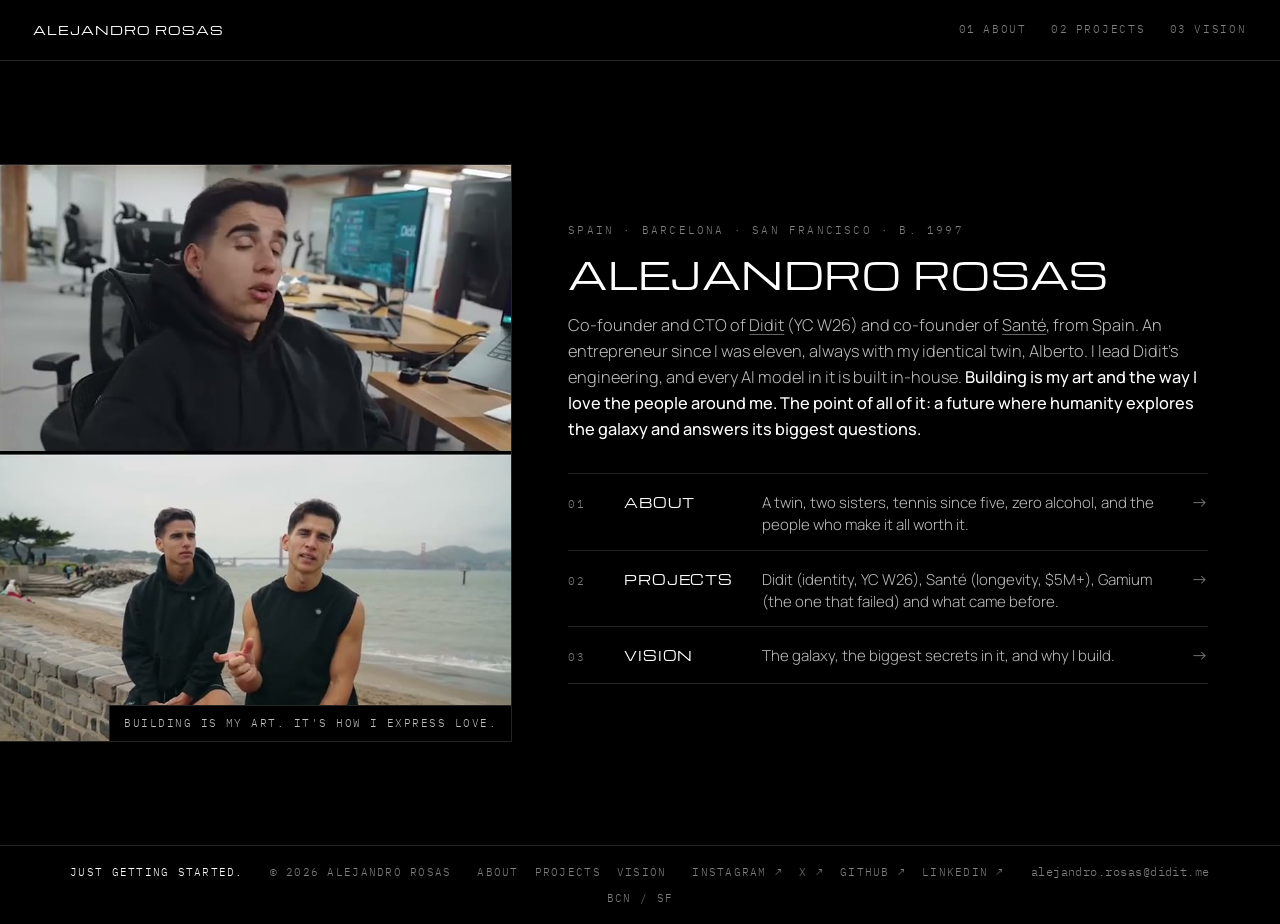
==== commit c4af6e76: "Home on one screen: 12 AM + Golden Gate footage left, who I am right; one-line footer Co-Authored-By" ====
--- a/index.html
+++ b/index.html
@@ -28,25 +28,36 @@
 <link rel="stylesheet" href="/site.css">
 <script type="application/ld+json">{"@context": "https://schema.org", "@type": "Person", "name": "Alejandro Rosas", "url": "https://alejandrorosas.co/", "image": "https://alejandrorosas.co/m/og.jpg", "jobTitle": "Co-founder and CTO", "worksFor": {"@type": "Organization", "name": "Didit", "url": "https://didit.me"}, "birthPlace": "Barcelona, Spain", "sibling": {"@type": "Person", "name": "Alberto Rosas", "url": "https://rosasalberto.com/"}, "sameAs": ["https://www.instagram.com/_alejandrorosas/", "https://x.com/_arosasg", "https://github.com/arosasg", "https://www.linkedin.com/in/alejandrorosasgarcia/"]}</script>
 </head>
-<body>
+<body class="home">
 <a class="skip" href="#main">Skip to content</a>
 <header class="top"><div class="bar"><a class="me" href="/">Alejandro Rosas</a><nav aria-label="Pages"><a href="/about/"><span class="n">01</span>About</a><a href="/projects/"><span class="n">02</span>Projects</a><a href="/vision/"><span class="n">03</span>Vision</a></nav></div></header>
-<main id="main" class="wrap home">
-  <p class="kick">Building companies is my art. It's how I express love.</p>
-  <p class="where">Barcelona · San Francisco · B. 1997</p>
-  <h1>Alejandro Rosas</h1>
-  <p class="intro">Co-founder and CTO of <a href="https://didit.me" target="_blank" rel="noopener">Didit</a> (YC W26) and co-founder of <a href="https://santeclinics.com" target="_blank" rel="noopener">Santé</a>, from Barcelona. I have been building companies since I was eleven, always with my identical twin, Alberto. At Didit I lead engineering, and every AI model in it is built in-house. <b>Building is my art and the way I love the people around me. The point of all of it: a future where humanity explores the galaxy and answers its biggest questions.</b></p>
-  <ol class="toc">
-    <li><a href="/about/"><span class="n">01</span><span class="t">About</span><span class="d">A twin, two sisters, tennis since five, zero alcohol, and the people who make it all worth it.</span><span class="a">→</span></a></li>
-    <li><a href="/projects/"><span class="n">02</span><span class="t">Projects</span><span class="d">Didit (identity, YC W26), Santé (longevity, $5M+), Gamium (the one that failed) and what came before.</span><span class="a">→</span></a></li>
-    <li><a href="/vision/"><span class="n">03</span><span class="t">Vision</span><span class="d">The galaxy, the biggest secrets in it, and why I build.</span><span class="a">→</span></a></li>
-  </ol>
-  <figure class="reel"><video src="/m/fc_index.mp4" poster="/m/fc_index.jpg" width="1280" height="720" autoplay muted loop playsinline preload="metadata" aria-label="A collage of Alejandro and Alberto in San Francisco: 12 AM at the office, talking with the Golden Gate Bridge behind them, coding side by side"></video><figcaption>12 AM, San Francisco. Building with my brother.</figcaption></figure>
+<main id="main" class="hero">
+  <figure class="hm">
+    <video width="720" height="814" autoplay muted loop playsinline preload="metadata" poster="/m/fc_home.jpg" aria-label="Alejandro at the San Francisco office at 12 AM, and with Alberto by the sea with the Golden Gate Bridge behind them"></video>
+    <figcaption class="tag">Building is my art. It's how I express love.</figcaption>
+  </figure>
+  <div class="ht">
+    <p class="where">Spain · Barcelona · San Francisco · B. 1997</p>
+    <h1>Alejandro Rosas</h1>
+    <p class="intro">Co-founder and CTO of <a href="https://didit.me" target="_blank" rel="noopener">Didit</a> (YC W26) and co-founder of <a href="https://santeclinics.com" target="_blank" rel="noopener">Santé</a>, from Spain. An entrepreneur since I was eleven, always with my identical twin, Alberto. I lead Didit's engineering, and every AI model in it is built in-house. <b>Building is my art and the way I love the people around me. The point of all of it: a future where humanity explores the galaxy and answers its biggest questions.</b></p>
+    <ol class="toc">
+      <li><a href="/about/"><span class="n">01</span><span class="t">About</span><span class="d">A twin, two sisters, tennis since five, zero alcohol, and the people who make it all worth it.</span><span class="a">→</span></a></li>
+      <li><a href="/projects/"><span class="n">02</span><span class="t">Projects</span><span class="d">Didit (identity, YC W26), Santé (longevity, $5M+), Gamium (the one that failed) and what came before.</span><span class="a">→</span></a></li>
+      <li><a href="/vision/"><span class="n">03</span><span class="t">Vision</span><span class="d">The galaxy, the biggest secrets in it, and why I build.</span><span class="a">→</span></a></li>
+    </ol>
+  </div>
 </main>
-<footer class="foot"><div class="wrap">
-  <p class="last">Just getting started.</p>
-  <a class="mail" href="mailto:alejandro.rosas@didit.me">alejandro.rosas@didit.me</a>
-  <div class="fl"><span>© 2026 Alejandro Rosas</span><nav aria-label="Pages"><a href="/about/">About</a><a href="/projects/">Projects</a><a href="/vision/">Vision</a></nav><nav aria-label="Elsewhere"><a href="https://www.instagram.com/_alejandrorosas/" target="_blank" rel="noopener">Instagram ↗</a><a href="https://x.com/_arosasg" target="_blank" rel="noopener">X ↗</a><a href="https://github.com/arosasg" target="_blank" rel="noopener">GitHub ↗</a><a href="https://www.linkedin.com/in/alejandrorosasgarcia/" target="_blank" rel="noopener">LinkedIn ↗</a></nav><span>BCN / SF</span></div>
+<footer class="foot"><div class="fbar">
+  <span class="last">Just getting started.</span><span>© 2026 Alejandro Rosas</span>
+  <nav aria-label="Pages"><a href="/about/">About</a><a href="/projects/">Projects</a><a href="/vision/">Vision</a></nav><nav aria-label="Elsewhere"><a href="https://www.instagram.com/_alejandrorosas/" target="_blank" rel="noopener">Instagram ↗</a><a href="https://x.com/_arosasg" target="_blank" rel="noopener">X ↗</a><a href="https://github.com/arosasg" target="_blank" rel="noopener">GitHub ↗</a><a href="https://www.linkedin.com/in/alejandrorosasgarcia/" target="_blank" rel="noopener">LinkedIn ↗</a></nav>
+  <a href="mailto:alejandro.rosas@didit.me">alejandro.rosas@didit.me</a><span>BCN / SF</span>
 </div></footer>
+<script>
+(() => {
+  const v = document.querySelector('.hm video'), wide = matchMedia('(min-width: 861px)').matches;
+  v.poster = wide ? '/m/fc_home.jpg' : '/m/fc_index.jpg';
+  v.src = wide ? '/m/fc_home.mp4' : '/m/fc_index.mp4';
+})();
+</script>
 </body>
 </html>
--- a/site.css
+++ b/site.css
@@ -24,7 +24,7 @@
 
 /* Top bar */
 .top { position: sticky; top: 0; z-index: 20; background: rgba(0, 0, 0, .82); -webkit-backdrop-filter: blur(12px); backdrop-filter: blur(12px); border-bottom: 1px solid var(--line); }
-.bar { max-width: 1040px; margin: 0 auto; padding: 0 var(--gut); height: 60px; display: flex; align-items: center; justify-content: space-between; gap: 16px; }
+.bar { max-width: none; margin: 0; padding: 0 clamp(20px, 2.6vw, 40px); height: 60px; display: flex; align-items: center; justify-content: space-between; gap: 16px; }
 .me { font-family: var(--display); font-size: 12px; letter-spacing: .08em; text-transform: uppercase; text-decoration: none; white-space: nowrap; }
 .bar nav { display: flex; gap: 24px; }
 .bar nav a { font-family: var(--mono); font-size: 11px; letter-spacing: .16em; text-transform: uppercase; text-decoration: none; color: var(--fg3); white-space: nowrap; }
@@ -38,7 +38,6 @@
 .kick { margin: 0; }
 .where { margin: 12px 0 0; }
 h1 { margin: 16px 0 0; font-family: var(--display); font-weight: 400; text-transform: uppercase; font-size: clamp(1.7rem, 4.6vw, 2.7rem); line-height: 1.14; letter-spacing: .01em; text-wrap: balance; }
-.home h1 { font-size: clamp(2rem, 6.6vw, 3.7rem); line-height: 1.04; }
 .lede, .intro { margin: 22px 0 0; font-size: clamp(1.12rem, 2.1vw, 1.32rem); line-height: 1.55; color: var(--fg2); text-wrap: pretty; }
 .intro { font-size: clamp(1.18rem, 2.3vw, 1.42rem); }
 h2 { margin: 0; font-family: var(--body); font-weight: 500; font-size: 1.22rem; line-height: 1.35; }
@@ -48,16 +47,37 @@
 figure.crop img { object-fit: cover; }
 figcaption { margin-top: 10px; }
 
-/* Index list (home) */
-.toc { list-style: none; margin: clamp(40px, 6vw, 60px) 0 0; padding: 0; border-top: 1px solid var(--line); }
-.toc a { display: grid; grid-template-columns: 3em minmax(0, 1fr) 1.4em; gap: 4px 14px; padding-block: 20px; border-bottom: 1px solid var(--line); text-decoration: none; transition: padding .2s ease; }
-.toc a:hover { padding-left: 10px; }
-.toc .n { grid-row: span 2; font-family: var(--mono); font-size: 12px; letter-spacing: .14em; color: var(--fg3); padding-top: 3px; }
-.toc .t { font-family: var(--display); text-transform: uppercase; font-size: 1.05rem; letter-spacing: .04em; }
-.toc .d { grid-column: 2; color: var(--fg2); font-size: 1rem; line-height: 1.5; }
-.toc .a { grid-column: 3; grid-row: 1 / span 2; align-self: center; color: var(--fg3); }
-.reel { margin-top: clamp(36px, 5vw, 52px); }
-.reel video { aspect-ratio: 16 / 9; object-fit: cover; }
+/* Home: one screen, footage on the left, who I am on the right */
+.home { --foot: 55px; }
+@media (max-width: 1200px) { .home { --foot: 82px; } }
+.hero { display: grid; grid-template-columns: auto minmax(0, 1fr); align-items: center; gap: clamp(32px, 4.4vw, 72px); min-height: calc(100svh - 61px - var(--foot)); padding: clamp(20px, 4vh, 48px) clamp(20px, 4vw, 64px) clamp(20px, 4vh, 48px) 0; }
+.hm { position: relative; margin: 0; height: min(calc(100svh - 61px - var(--foot) - 2 * clamp(20px, 4vh, 48px)), 780px, calc(40vw * 814 / 720)); aspect-ratio: 720 / 814; border: 1px solid var(--line); border-left: 0; }
+.hm video { width: 100%; height: 100%; object-fit: cover; background: #0b0b0b; }
+.hm .tag { position: absolute; right: -1px; bottom: -1px; margin: 0; max-width: 92%; padding: 9px 14px; background: #000; border: 1px solid var(--line); color: var(--fg2); font-size: 10.5px; letter-spacing: .14em; }
+.ht { max-width: 640px; }
+.ht .where { margin: 0; }
+.ht h1 { margin-top: 14px; font-size: clamp(1.9rem, 2.9vw, 2.7rem); line-height: 1.08; }
+.ht .intro { margin-top: 18px; font-size: clamp(1.02rem, 1.2vw, 1.14rem); line-height: 1.6; }
+.toc { list-style: none; margin: clamp(22px, 3.4vh, 34px) 0 0; padding: 0; border-top: 1px solid var(--line); }
+.toc a { display: grid; grid-template-columns: 2.6em 7.4em minmax(0, 1fr) 1.4em; align-items: baseline; gap: 0 12px; padding-block: 14px; border-bottom: 1px solid var(--line); text-decoration: none; transition: padding .2s ease, background .2s ease; }
+.toc a:hover { padding-left: 8px; background: rgba(255, 255, 255, .03); }
+.toc .n { font-family: var(--mono); font-size: 11px; letter-spacing: .14em; color: var(--fg3); }
+.toc .t { font-family: var(--display); text-transform: uppercase; font-size: .82rem; letter-spacing: .06em; }
+.toc .d { color: var(--fg2); font-size: .94rem; line-height: 1.45; }
+.toc .a { color: var(--fg3); text-align: right; }
+@media (max-width: 860px) {
+  .home { --foot: 0px; }
+  .hero { display: block; min-height: 0; padding: 0 0 clamp(40px, 8vw, 64px); }
+  .hm { height: auto; aspect-ratio: 16 / 9; border-left: 1px solid var(--line); border-width: 0 0 1px; }
+  .hm .tag { position: static; display: block; max-width: none; border-width: 0 0 1px; padding: 10px var(--gut); }
+  .ht { max-width: 760px; margin: 0 auto; padding: 28px var(--gut) 0; }
+  .ht h1 { font-size: clamp(1.7rem, 8vw, 2.4rem); }
+  .ht .intro { font-size: 1.06rem; }
+  .toc a { grid-template-columns: 2.4em minmax(0, 1fr) 1.4em; gap: 4px 10px; padding-block: 16px; }
+  .toc .t { grid-column: 2; }
+  .toc .d { grid-column: 2; }
+  .toc .a { grid-column: 3; grid-row: 1 / span 2; align-self: center; }
+}
 
 /* Numbered chapters (about) */
 .portrait { max-width: 340px; margin-top: clamp(36px, 5vw, 52px); }
@@ -113,15 +133,14 @@
 .end { margin: clamp(56px, 8vw, 88px) 0 0; text-align: center; }
 .end p { margin: 0 auto; max-width: 600px; font-family: var(--serif); font-size: clamp(1.6rem, 4vw, 2.4rem); line-height: 1.22; color: var(--fg); text-wrap: balance; }
 
-/* Footer */
+/* Footer: one line */
 .foot { border-top: 1px solid var(--line); }
-.foot .wrap { padding-block: 36px 44px; }
-.foot .last { margin: 0; font-family: var(--display); text-transform: uppercase; font-size: 1rem; letter-spacing: .04em; color: var(--fg); }
-.foot .mail { display: inline-block; margin-top: 12px; font-family: var(--mono); font-size: 13px; color: var(--fg2); }
-.fl { display: flex; flex-wrap: wrap; justify-content: space-between; gap: 12px 24px; margin-top: 26px; font-family: var(--mono); font-size: 11px; letter-spacing: .14em; text-transform: uppercase; color: var(--fg3); }
-.fl nav { display: flex; flex-wrap: wrap; gap: 6px 18px; }
-.fl a { text-decoration: none; color: var(--fg3); }
-.fl a:hover { color: var(--fg); }
+.fbar { max-width: 1240px; margin: 0 auto; padding: 17px var(--gut); display: flex; flex-wrap: wrap; justify-content: center; align-items: center; gap: 8px 26px; font-family: var(--mono); font-size: 10.5px; letter-spacing: .12em; text-transform: uppercase; color: var(--fg3); }
+.fbar nav { display: flex; flex-wrap: wrap; gap: 6px 16px; }
+.fbar a { text-decoration: none; color: var(--fg3); }
+.fbar a:hover { color: var(--fg); }
+.fbar .last { color: var(--fg); }
+.fbar a[href^="mailto"] { text-transform: none; letter-spacing: .04em; font-size: 11.5px; }
 
 @media (max-width: 600px) {
   body { font-size: 16px; }
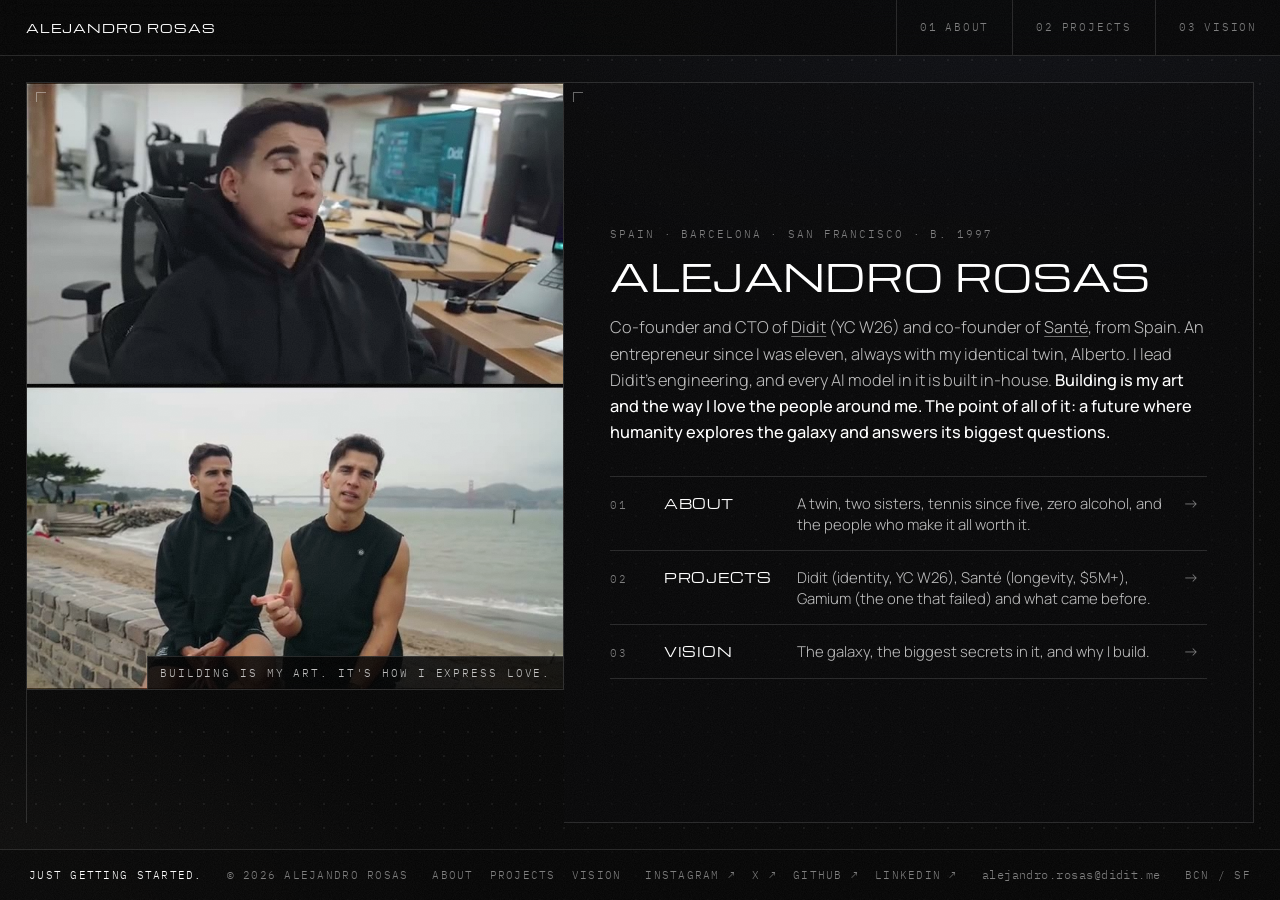
==== commit c08301d0: "v5: full-width framed grid, textured black, reveal + spotlight effects, new About (twins on the sofa" ====
--- a/index.html
+++ b/index.html
@@ -9,7 +9,7 @@
 <link rel="icon" href="/favicon.ico" sizes="48x48">
 <link rel="icon" href="/icon-32.png" type="image/png" sizes="32x32">
 <link rel="apple-touch-icon" href="/apple-touch-icon.png">
-<meta name="theme-color" content="#000000">
+<meta name="theme-color" content="#050505">
 <meta property="og:type" content="website">
 <meta property="og:site_name" content="Alejandro Rosas">
 <meta property="og:title" content="Alejandro Rosas · Co-founder and CTO of Didit">
@@ -26,32 +26,47 @@
 <link rel="preconnect" href="https://fonts.gstatic.com" crossorigin>
 <link rel="stylesheet" href="https://fonts.googleapis.com/css2?family=IBM+Plex+Mono:wght@400&family=Manrope:wght@300;400;500&family=Michroma&family=Newsreader:ital,opsz,wght@0,6..72,300;1,6..72,300&display=swap">
 <link rel="stylesheet" href="/site.css">
+<script>document.documentElement.classList.add('js')</script>
 <script type="application/ld+json">{"@context": "https://schema.org", "@type": "Person", "name": "Alejandro Rosas", "url": "https://alejandrorosas.co/", "image": "https://alejandrorosas.co/m/og.jpg", "jobTitle": "Co-founder and CTO", "worksFor": {"@type": "Organization", "name": "Didit", "url": "https://didit.me"}, "birthPlace": "Barcelona, Spain", "sibling": {"@type": "Person", "name": "Alberto Rosas", "url": "https://rosasalberto.com/"}, "sameAs": ["https://www.instagram.com/_alejandrorosas/", "https://x.com/_arosasg", "https://github.com/arosasg", "https://www.linkedin.com/in/alejandrorosasgarcia/"]}</script>
 </head>
 <body class="home">
 <a class="skip" href="#main">Skip to content</a>
-<header class="top"><div class="bar"><a class="me" href="/">Alejandro Rosas</a><nav aria-label="Pages"><a href="/about/"><span class="n">01</span>About</a><a href="/projects/"><span class="n">02</span>Projects</a><a href="/vision/"><span class="n">03</span>Vision</a></nav></div></header>
-<main id="main" class="hero">
-  <figure class="hm">
-    <video width="720" height="814" autoplay muted loop playsinline preload="metadata" poster="/m/fc_home.jpg" aria-label="Alejandro at the San Francisco office at 12 AM, and with Alberto by the sea with the Golden Gate Bridge behind them"></video>
-    <figcaption class="tag">Building is my art. It's how I express love.</figcaption>
-  </figure>
-  <div class="ht">
-    <p class="where">Spain · Barcelona · San Francisco · B. 1997</p>
-    <h1>Alejandro Rosas</h1>
-    <p class="intro">Co-founder and CTO of <a href="https://didit.me" target="_blank" rel="noopener">Didit</a> (YC W26) and co-founder of <a href="https://santeclinics.com" target="_blank" rel="noopener">Santé</a>, from Spain. An entrepreneur since I was eleven, always with my identical twin, Alberto. I lead Didit's engineering, and every AI model in it is built in-house. <b>Building is my art and the way I love the people around me. The point of all of it: a future where humanity explores the galaxy and answers its biggest questions.</b></p>
-    <ol class="toc">
-      <li><a href="/about/"><span class="n">01</span><span class="t">About</span><span class="d">A twin, two sisters, tennis since five, zero alcohol, and the people who make it all worth it.</span><span class="a">→</span></a></li>
-      <li><a href="/projects/"><span class="n">02</span><span class="t">Projects</span><span class="d">Didit (identity, YC W26), Santé (longevity, $5M+), Gamium (the one that failed) and what came before.</span><span class="a">→</span></a></li>
-      <li><a href="/vision/"><span class="n">03</span><span class="t">Vision</span><span class="d">The galaxy, the biggest secrets in it, and why I build.</span><span class="a">→</span></a></li>
-    </ol>
-  </div>
+<header class="top"><div class="bar"><a class="me" href="/">Alejandro Rosas</a><nav class="tabs" aria-label="Pages"><a href="/about/"><span class="n">01</span>About</a><a href="/projects/"><span class="n">02</span>Projects</a><a href="/vision/"><span class="n">03</span>Vision</a></nav></div></header>
+<main id="main" class="frame">
+  <section class="g hero">
+    <figure class="cell ph hm rv">
+      <video width="720" height="814" autoplay muted loop playsinline preload="metadata" poster="/m/fc_home.jpg" aria-label="Alejandro at the San Francisco office at 12 AM, and with Alberto by the sea with the Golden Gate Bridge behind them"></video>
+      <figcaption class="tag">Building is my art. It's how I express love.</figcaption>
+    </figure>
+    <div class="cell ht rv" style="--d:.08s"><div>
+      <p class="where">Spain · Barcelona · San Francisco · B. 1997</p>
+      <h1>Alejandro Rosas</h1>
+      <p class="lede">Co-founder and CTO of <a href="https://didit.me" target="_blank" rel="noopener">Didit</a> (YC W26) and co-founder of <a href="https://santeclinics.com" target="_blank" rel="noopener">Santé</a>, from Spain. An entrepreneur since I was eleven, always with my identical twin, Alberto. I lead Didit's engineering, and every AI model in it is built in-house. <b>Building is my art and the way I love the people around me. The point of all of it: a future where humanity explores the galaxy and answers its biggest questions.</b></p>
+      <ol class="toc">
+        <li><a href="/about/"><span class="n">01</span><span class="t">About</span><span class="d">A twin, two sisters, tennis since five, zero alcohol, and the people who make it all worth it.</span><span class="a">→</span></a></li>
+        <li><a href="/projects/"><span class="n">02</span><span class="t">Projects</span><span class="d">Didit (identity, YC W26), Santé (longevity, $5M+), Gamium (the one that failed) and what came before.</span><span class="a">→</span></a></li>
+        <li><a href="/vision/"><span class="n">03</span><span class="t">Vision</span><span class="d">The galaxy, the biggest secrets in it, and why I build.</span><span class="a">→</span></a></li>
+      </ol>
+    </div></div>
+  </section>
 </main>
 <footer class="foot"><div class="fbar">
   <span class="last">Just getting started.</span><span>© 2026 Alejandro Rosas</span>
   <nav aria-label="Pages"><a href="/about/">About</a><a href="/projects/">Projects</a><a href="/vision/">Vision</a></nav><nav aria-label="Elsewhere"><a href="https://www.instagram.com/_alejandrorosas/" target="_blank" rel="noopener">Instagram ↗</a><a href="https://x.com/_arosasg" target="_blank" rel="noopener">X ↗</a><a href="https://github.com/arosasg" target="_blank" rel="noopener">GitHub ↗</a><a href="https://www.linkedin.com/in/alejandrorosasgarcia/" target="_blank" rel="noopener">LinkedIn ↗</a></nav>
   <a href="mailto:alejandro.rosas@didit.me">alejandro.rosas@didit.me</a><span>BCN / SF</span>
 </div></footer>
+<script>
+(() => {
+  const els = document.querySelectorAll('.rv');
+  if (!('IntersectionObserver' in window)) { els.forEach((e) => e.classList.add('in')); return; }
+  const io = new IntersectionObserver((es) => es.forEach((e) => { if (e.isIntersecting) { e.target.classList.add('in'); io.unobserve(e.target); } }), { rootMargin: '0px 0px -4% 0px' });
+  els.forEach((e) => io.observe(e));
+  if (matchMedia('(hover: hover)').matches) addEventListener('pointermove', (ev) => {
+    const c = ev.target.closest && ev.target.closest('.cell'); if (!c) return;
+    const r = c.getBoundingClientRect(); c.style.setProperty('--mx', `${ev.clientX - r.left}px`); c.style.setProperty('--my', `${ev.clientY - r.top}px`);
+  }, { passive: true });
+})();
+</script>
 <script>
 (() => {
   const v = document.querySelector('.hm video'), wide = matchMedia('(min-width: 861px)').matches;
--- a/site.css
+++ b/site.css
@@ -1,157 +1,217 @@
-/* alejandrorosas.co - four short pages, black, nothing extra */
+/* alejandrorosas.co - full-width framed grid on textured black */
 :root {
-  --bg: #000;
+  --bg: #050505;
+  --cell: rgba(8, 8, 9, .62);
   --fg: #fff;
   --fg2: rgba(255, 255, 255, .74);
-  --fg3: rgba(255, 255, 255, .5);
-  --line: rgba(255, 255, 255, .14);
+  --fg3: rgba(255, 255, 255, .48);
+  --line: rgba(255, 255, 255, .13);
   --display: "Michroma", "Helvetica Neue", Arial, sans-serif;
   --body: "Manrope", "Helvetica Neue", Arial, sans-serif;
   --mono: "IBM Plex Mono", ui-monospace, Menlo, monospace;
   --serif: "Newsreader", Georgia, "Times New Roman", serif;
-  --gut: 20px;
+  --gut: clamp(12px, 2vw, 28px);
+  --top: 56px;
+  --foot: 55px;
   color-scheme: dark;
 }
 * { box-sizing: border-box; }
 html { -webkit-text-size-adjust: 100%; }
-body { margin: 0; background: var(--bg); color: var(--fg); font-family: var(--body); font-weight: 300; font-size: 17px; line-height: 1.62; -webkit-font-smoothing: antialiased; }
+body {
+  margin: 0; min-height: 100svh; display: flex; flex-direction: column;
+  color: var(--fg); font-family: var(--body); font-weight: 300; font-size: 16px; line-height: 1.6; -webkit-font-smoothing: antialiased;
+  background-color: var(--bg);
+  background-image:
+    radial-gradient(1100px 620px at 78% -8%, rgba(150, 170, 255, .075), transparent 62%),
+    radial-gradient(900px 560px at -6% 108%, rgba(255, 236, 214, .05), transparent 60%),
+    radial-gradient(rgba(255, 255, 255, .06) .9px, transparent 1.1px);
+  background-size: auto, auto, 24px 24px;
+  background-attachment: fixed, fixed, fixed;
+}
+/* film grain over everything, very low */
+body::after {
+  content: ""; position: fixed; inset: 0; z-index: 60; pointer-events: none; opacity: .09;
+  background-image: url("data:image/svg+xml,%3Csvg xmlns='http://www.w3.org/2000/svg' width='180' height='180'%3E%3Cfilter id='n'%3E%3CfeTurbulence type='fractalNoise' baseFrequency='.9' numOctaves='3' stitchTiles='stitch'/%3E%3CfeColorMatrix values='0 0 0 0 1 0 0 0 0 1 0 0 0 0 1 0 0 0 .6 0'/%3E%3C/filter%3E%3Crect width='100%25' height='100%25' filter='url(%23n)'/%3E%3C/svg%3E");
+}
 a { color: inherit; text-underline-offset: 3px; text-decoration-thickness: 1px; text-decoration-color: rgba(255, 255, 255, .4); }
 a:hover { text-decoration-color: #fff; }
-img, video { display: block; max-width: 100%; height: auto; }
+img, video, canvas { display: block; max-width: 100%; }
+img { height: auto; }
 b, strong { font-weight: 500; color: var(--fg); }
+p { margin: 12px 0 0; color: var(--fg2); text-wrap: pretty; }
+h1, h2 { margin: 0; font-weight: 400; }
+figure { margin: 0; }
 .skip { position: absolute; left: -999px; }
-.skip:focus { left: var(--gut); top: 8px; z-index: 30; background: #fff; color: #000; padding: 6px 10px; }
-
-/* Top bar */
-.top { position: sticky; top: 0; z-index: 20; background: rgba(0, 0, 0, .82); -webkit-backdrop-filter: blur(12px); backdrop-filter: blur(12px); border-bottom: 1px solid var(--line); }
-.bar { max-width: none; margin: 0; padding: 0 clamp(20px, 2.6vw, 40px); height: 60px; display: flex; align-items: center; justify-content: space-between; gap: 16px; }
-.me { font-family: var(--display); font-size: 12px; letter-spacing: .08em; text-transform: uppercase; text-decoration: none; white-space: nowrap; }
-.bar nav { display: flex; gap: 24px; }
-.bar nav a { font-family: var(--mono); font-size: 11px; letter-spacing: .16em; text-transform: uppercase; text-decoration: none; color: var(--fg3); white-space: nowrap; }
-.bar nav a .n { margin-right: 7px; }
-.bar nav a:hover, .bar nav a[aria-current="page"] { color: var(--fg); }
-
-/* Page frame */
-.wrap { max-width: 760px; margin: 0 auto; padding: 0 var(--gut); }
-main.wrap { padding-top: clamp(56px, 9vw, 104px); padding-bottom: clamp(64px, 9vw, 110px); }
-.kick, .where, .meta, .cap, figcaption { font-family: var(--mono); font-size: 11px; letter-spacing: .2em; text-transform: uppercase; color: var(--fg3); }
-.kick { margin: 0; }
-.where { margin: 12px 0 0; }
-h1 { margin: 16px 0 0; font-family: var(--display); font-weight: 400; text-transform: uppercase; font-size: clamp(1.7rem, 4.6vw, 2.7rem); line-height: 1.14; letter-spacing: .01em; text-wrap: balance; }
-.lede, .intro { margin: 22px 0 0; font-size: clamp(1.12rem, 2.1vw, 1.32rem); line-height: 1.55; color: var(--fg2); text-wrap: pretty; }
-.intro { font-size: clamp(1.18rem, 2.3vw, 1.42rem); }
-h2 { margin: 0; font-family: var(--body); font-weight: 500; font-size: 1.22rem; line-height: 1.35; }
-p { margin: 14px 0 0; color: var(--fg2); text-wrap: pretty; }
-figure { margin: 26px 0 0; }
-figure img, figure video { width: 100%; background: #0b0b0b; }
-figure.crop img { object-fit: cover; }
-figcaption { margin-top: 10px; }
-
-/* Home: one screen, footage on the left, who I am on the right */
-.home { --foot: 55px; }
-@media (max-width: 1200px) { .home { --foot: 82px; } }
-.hero { display: grid; grid-template-columns: auto minmax(0, 1fr); align-items: center; gap: clamp(32px, 4.4vw, 72px); min-height: calc(100svh - 61px - var(--foot)); padding: clamp(20px, 4vh, 48px) clamp(20px, 4vw, 64px) clamp(20px, 4vh, 48px) 0; }
-.hm { position: relative; margin: 0; height: min(calc(100svh - 61px - var(--foot) - 2 * clamp(20px, 4vh, 48px)), 780px, calc(40vw * 814 / 720)); aspect-ratio: 720 / 814; border: 1px solid var(--line); border-left: 0; }
-.hm video { width: 100%; height: 100%; object-fit: cover; background: #0b0b0b; }
-.hm .tag { position: absolute; right: -1px; bottom: -1px; margin: 0; max-width: 92%; padding: 9px 14px; background: #000; border: 1px solid var(--line); color: var(--fg2); font-size: 10.5px; letter-spacing: .14em; }
-.ht { max-width: 640px; }
-.ht .where { margin: 0; }
-.ht h1 { margin-top: 14px; font-size: clamp(1.9rem, 2.9vw, 2.7rem); line-height: 1.08; }
-.ht .intro { margin-top: 18px; font-size: clamp(1.02rem, 1.2vw, 1.14rem); line-height: 1.6; }
+.skip:focus { left: var(--gut); top: 8px; z-index: 80; background: #fff; color: #000; padding: 6px 10px; }
+
+/* Top bar with tab cells */
+.top { position: sticky; top: 0; z-index: 40; height: var(--top); background: rgba(5, 5, 5, .78); -webkit-backdrop-filter: blur(14px); backdrop-filter: blur(14px); border-bottom: 1px solid var(--line); }
+.bar { height: 100%; display: flex; align-items: stretch; justify-content: space-between; }
+.me { display: flex; align-items: center; padding: 0 var(--gut); font-family: var(--display); font-size: 12px; letter-spacing: .08em; text-transform: uppercase; text-decoration: none; white-space: nowrap; }
+.tabs { display: flex; }
+.tabs a { display: flex; align-items: center; gap: 8px; padding: 0 clamp(14px, 1.8vw, 26px); border-left: 1px solid var(--line); font-family: var(--mono); font-size: 11px; letter-spacing: .16em; text-transform: uppercase; text-decoration: none; color: var(--fg3); transition: color .2s, background .2s; }
+.tabs a:hover { color: var(--fg); background: rgba(255, 255, 255, .03); }
+.tabs a[aria-current="page"] { color: var(--fg); background: rgba(255, 255, 255, .045); box-shadow: inset 0 -1px 0 #fff; }
+
+/* Frame: full width, lined grid of cells */
+.frame { width: 100%; max-width: 1560px; margin: 0 auto; padding: var(--gut); flex: 1; }
+.g { display: grid; border-top: 1px solid var(--line); border-left: 1px solid var(--line); }
+.g + .g, .g + .band, .band + .g { margin-top: 0; }
+.g + .g, .band + .g { border-top: 0; }
+.cell { position: relative; min-width: 0; border-right: 1px solid var(--line); border-bottom: 1px solid var(--line);
+  background: radial-gradient(520px circle at var(--mx, -900px) var(--my, -900px), rgba(255, 255, 255, .055), transparent 42%), var(--cell); }
+.cell::before { content: ""; position: absolute; top: 9px; left: 9px; width: 9px; height: 9px; border-top: 1px solid rgba(255, 255, 255, .38); border-left: 1px solid rgba(255, 255, 255, .38); pointer-events: none; z-index: 2; }
+.pad { padding: clamp(22px, 2.6vw, 40px); }
+.c2 { grid-template-columns: repeat(2, minmax(0, 1fr)); }
+.c3 { grid-template-columns: repeat(3, minmax(0, 1fr)); }
+
+/* Labels and headings */
+.kick, .where, .meta, .cap, figcaption, .tag { font-family: var(--mono); font-size: 10.5px; letter-spacing: .18em; text-transform: uppercase; color: var(--fg3); }
+.kick, .where { margin: 0; }
+h1 { font-family: var(--display); text-transform: uppercase; font-size: clamp(1.7rem, 3.4vw, 3rem); line-height: 1.08; letter-spacing: .01em; text-wrap: balance; }
+.lede { font-size: clamp(1.02rem, 1.25vw, 1.18rem); line-height: 1.6; color: var(--fg2); }
+h2 { font-family: var(--body); font-weight: 500; font-size: 1.08rem; line-height: 1.35; }
+.num { font-family: var(--mono); font-size: 11px; letter-spacing: .16em; color: var(--fg3); }
+
+/* Photos inside cells */
+.ph { position: relative; overflow: hidden; background: #0b0b0b; }
+.ph img, .ph video { width: 100%; height: 100%; object-fit: cover; transition: transform 1.2s cubic-bezier(.2, .7, .2, 1), filter .6s; filter: saturate(.92) contrast(1.03); }
+.cell:hover .ph img { transform: scale(1.035); filter: none; }
+.tag { position: absolute; right: -1px; bottom: -1px; z-index: 3; margin: 0; max-width: 92%; padding: 8px 12px; background: rgba(0, 0, 0, .86); border: 1px solid var(--line); color: var(--fg2); }
+
+/* Bars like NOW / BEFORE */
+.band { display: grid; grid-template-columns: 1fr auto 1fr; align-items: center; padding: 11px 16px; border: 1px solid var(--line); border-top: 0; background: rgba(255, 255, 255, .025); font-family: var(--mono); font-size: 10.5px; letter-spacing: .18em; text-transform: uppercase; color: var(--fg3); }
+.band b { font-family: var(--display); font-weight: 400; font-size: 1rem; letter-spacing: .12em; color: var(--fg); }
+.band span:last-child { text-align: right; }
+
+/* ---------------- Home ---------------- */
+.home .frame { display: flex; }
+.hero { flex: 1; grid-template-columns: auto minmax(0, 1fr); min-height: calc(100svh - var(--top) - var(--foot) - 2 * var(--gut)); }
+.hm { height: min(calc(100svh - var(--top) - var(--foot) - 2 * var(--gut) - 2px), 820px, calc(42vw * 814 / 720)); aspect-ratio: 720 / 814; }
+.ht { display: flex; flex-direction: column; justify-content: center; padding: clamp(24px, 3.6vw, 64px); }
+.ht > div { max-width: 660px; }
+.ht h1 { margin-top: 14px; font-size: clamp(1.9rem, 2.9vw, 2.8rem); }
+.ht .lede { margin-top: 18px; }
 .toc { list-style: none; margin: clamp(22px, 3.4vh, 34px) 0 0; padding: 0; border-top: 1px solid var(--line); }
-.toc a { display: grid; grid-template-columns: 2.6em 7.4em minmax(0, 1fr) 1.4em; align-items: baseline; gap: 0 12px; padding-block: 14px; border-bottom: 1px solid var(--line); text-decoration: none; transition: padding .2s ease, background .2s ease; }
-.toc a:hover { padding-left: 8px; background: rgba(255, 255, 255, .03); }
+.toc a { display: grid; grid-template-columns: 2.6em 7.6em minmax(0, 1fr) 1.4em; align-items: baseline; gap: 0 12px; padding: 14px 8px 14px 0; border-bottom: 1px solid var(--line); text-decoration: none; transition: padding .25s ease, background .25s ease; }
+.toc a:hover { padding-left: 10px; background: rgba(255, 255, 255, .035); }
 .toc .n { font-family: var(--mono); font-size: 11px; letter-spacing: .14em; color: var(--fg3); }
-.toc .t { font-family: var(--display); text-transform: uppercase; font-size: .82rem; letter-spacing: .06em; }
-.toc .d { color: var(--fg2); font-size: .94rem; line-height: 1.45; }
-.toc .a { color: var(--fg3); text-align: right; }
-@media (max-width: 860px) {
-  .home { --foot: 0px; }
-  .hero { display: block; min-height: 0; padding: 0 0 clamp(40px, 8vw, 64px); }
-  .hm { height: auto; aspect-ratio: 16 / 9; border-left: 1px solid var(--line); border-width: 0 0 1px; }
-  .hm .tag { position: static; display: block; max-width: none; border-width: 0 0 1px; padding: 10px var(--gut); }
-  .ht { max-width: 760px; margin: 0 auto; padding: 28px var(--gut) 0; }
-  .ht h1 { font-size: clamp(1.7rem, 8vw, 2.4rem); }
-  .ht .intro { font-size: 1.06rem; }
-  .toc a { grid-template-columns: 2.4em minmax(0, 1fr) 1.4em; gap: 4px 10px; padding-block: 16px; }
-  .toc .t { grid-column: 2; }
-  .toc .d { grid-column: 2; }
-  .toc .a { grid-column: 3; grid-row: 1 / span 2; align-self: center; }
-}
-
-/* Numbered chapters (about) */
-.portrait { max-width: 340px; margin-top: clamp(36px, 5vw, 52px); }
-.ch { list-style: none; margin: clamp(48px, 7vw, 72px) 0 0; padding: 0; }
-.ch > li { display: grid; grid-template-columns: 3.2em minmax(0, 1fr); padding-block: clamp(30px, 4vw, 42px); border-top: 1px solid var(--line); }
-.ch > li > .n { font-family: var(--mono); font-size: 12px; letter-spacing: .14em; color: var(--fg3); padding-top: 4px; }
-.more { display: flex; flex-wrap: wrap; gap: 8px 22px; margin-top: 16px; }
-.more a, .links a { font-family: var(--mono); font-size: 11px; letter-spacing: .16em; text-transform: uppercase; text-decoration: none; color: var(--fg2); }
+.toc .t { font-family: var(--display); text-transform: uppercase; font-size: .8rem; letter-spacing: .06em; }
+.toc .d { color: var(--fg2); font-size: .93rem; line-height: 1.45; }
+.toc .a { color: var(--fg3); text-align: right; transition: transform .25s; }
+.toc a:hover .a { transform: translateX(4px); color: var(--fg); }
+
+/* ---------------- About ---------------- */
+.ahead { grid-template-columns: minmax(0, 5fr) minmax(0, 7fr); }
+.ahead .txt { display: flex; flex-direction: column; justify-content: space-between; gap: 32px; min-height: clamp(380px, 42vw, 560px); }
+.ahead .txt h1 { margin-top: 14px; }
+.ahead .ph { min-height: 100%; }
+.ch { display: flex; flex-direction: column; }
+.ch .ph { aspect-ratio: 16 / 10; border-bottom: 1px solid var(--line); }
+.ch .ct { padding: clamp(18px, 1.8vw, 26px) clamp(20px, 2vw, 30px) clamp(22px, 2.2vw, 32px); }
+.ch .hd { display: flex; align-items: baseline; gap: 14px; }
+.ch p { font-size: .97rem; line-height: 1.6; }
+.ch .more { display: flex; flex-wrap: wrap; gap: 6px 18px; margin-top: 14px; }
+.more a, .links a { font-family: var(--mono); font-size: 10.5px; letter-spacing: .14em; text-transform: uppercase; text-decoration: none; color: var(--fg2); }
 .more a:hover, .links a:hover { color: var(--fg); }
-
-/* Projects */
-.proj { padding-block: clamp(40px, 6vw, 60px); border-top: 1px solid var(--line); }
-.proj:first-of-type { margin-top: clamp(40px, 6vw, 60px); }
-.ph { display: flex; align-items: center; justify-content: space-between; gap: 16px; }
-.ph h2 { display: flex; align-items: center; gap: 14px; }
-.ph h2 img { height: 26px; width: auto; }
-.ph .num { font-family: var(--mono); font-size: 12px; letter-spacing: .14em; color: var(--fg3); }
-.meta { margin: 14px 0 0; line-height: 1.8; }
-.stats { display: grid; grid-template-columns: repeat(auto-fit, minmax(120px, 1fr)); gap: 18px; margin: 28px 0 0; padding: 0; list-style: none; }
-.stats .v { display: block; font-family: var(--display); font-size: clamp(1.15rem, 2.6vw, 1.45rem); letter-spacing: .01em; }
+.ch.big { justify-content: center; }
+.ch.big blockquote { margin: 18px 0 0; font-family: var(--serif); font-size: clamp(1.4rem, 2.1vw, 1.9rem); line-height: 1.25; color: var(--fg); }
+
+/* ---------------- Projects ---------------- */
+.phead { grid-template-columns: minmax(0, 7fr) minmax(0, 5fr); }
+.phead .txt { display: flex; flex-direction: column; justify-content: space-between; gap: 28px; min-height: 300px; }
+.dither { background: #000; }
+.dither img { image-rendering: pixelated; opacity: .9; }
+.pj { display: grid; grid-template-columns: minmax(0, 1.05fr) minmax(0, 2fr) minmax(0, 1.25fr); }
+.pj > div { padding: clamp(20px, 2.2vw, 34px); }
+.pj .pl { border-right: 1px solid var(--line); display: flex; flex-direction: column; gap: 16px; }
+.pj .logo { height: clamp(34px, 3.4vw, 48px); width: auto; max-width: 100%; object-fit: contain; object-position: left; }
+.pj .meta { margin: 0; line-height: 1.9; }
+.pj .pt p:first-child { margin-top: 0; }
+.pj .pp { padding: 0; border-left: 1px solid var(--line); }
+.pj .pp .ph { height: 100%; min-height: 240px; }
+.stats { display: grid; grid-template-columns: repeat(auto-fit, minmax(110px, 1fr)); gap: 14px 18px; margin: 22px 0 0; padding: 0; list-style: none; }
+.stats .v { display: block; font-family: var(--display); font-size: clamp(1.05rem, 1.7vw, 1.35rem); }
 .stats .v .c { font-family: var(--body); font-weight: 400; margin-right: .06em; }
-.stats .l { display: block; margin-top: 6px; font-size: .86rem; line-height: 1.4; color: var(--fg3); }
-.rows { list-style: none; margin: 26px 0 0; padding: 0; }
-.rows li, .press a { display: grid; grid-template-columns: 8.4em minmax(0, 1fr); gap: 16px; padding-block: 12px; border-top: 1px solid var(--line); }
-.rows li:last-child, .press a:last-child { border-bottom: 1px solid var(--line); }
-.rows .w, .press .o { font-family: var(--mono); font-size: 11px; letter-spacing: .12em; text-transform: uppercase; color: var(--fg3); padding-top: 4px; }
+.stats .l { display: block; margin-top: 5px; font-size: .82rem; line-height: 1.4; color: var(--fg3); }
+.rows { list-style: none; margin: 16px 0 0; padding: 0; }
+.rows li, .press a { display: grid; grid-template-columns: 7.6em minmax(0, 1fr); gap: 14px; padding-block: 10px; border-top: 1px solid var(--line); font-size: .93rem; }
+.rows .w, .press .o { font-family: var(--mono); font-size: 10px; letter-spacing: .12em; text-transform: uppercase; color: var(--fg3); padding-top: 3px; }
 .rows .d { color: var(--fg2); }
-.links { display: flex; flex-wrap: wrap; gap: 8px 22px; margin-top: 22px; }
-.sec { margin-top: clamp(48px, 7vw, 72px); }
-.sec > .kick { margin-bottom: 4px; }
-.press { margin-top: 18px; }
-.press a { text-decoration: none; }
+.press { margin-top: 16px; }
+.press a { text-decoration: none; transition: background .2s, padding .2s; }
+.press a:hover { background: rgba(255, 255, 255, .03); padding-left: 6px; }
 .press .h { color: var(--fg2); }
 .press a:hover .h { color: var(--fg); }
-
-/* Vision */
-.sunbox { position: relative; height: min(72vh, 680px); min-height: 380px; margin-top: -61px; overflow: hidden; }
+.links { display: flex; flex-wrap: wrap; gap: 6px 18px; margin-top: auto; }
+
+/* ---------------- Vision ---------------- */
+.vhead .cell { padding: 0; }
+.sunbox { position: relative; height: clamp(420px, 60vh, 620px); overflow: hidden; background: #000; }
 .sunbox canvas { position: absolute; inset: 0; width: 100%; height: 100%; }
-.sunbox::after { content: ""; position: absolute; left: 0; right: 0; bottom: 0; height: 34%; background: linear-gradient(rgba(0, 0, 0, 0), #000); pointer-events: none; }
-.vision main.wrap { padding-top: 0; }
-.vision .head { margin-top: 10px; }
-.moon { max-width: 230px; margin: clamp(40px, 6vw, 56px) auto 0; }
-.moon img { border-radius: 50%; background: #000; }
-.moon figcaption { text-align: center; }
-.qs { list-style: none; margin: clamp(40px, 6vw, 56px) 0 0; padding: 0; border-top: 1px solid var(--line); }
-.qs li { padding-block: 14px; border-bottom: 1px solid var(--line); font-family: var(--serif); font-size: clamp(1.35rem, 3vw, 1.9rem); line-height: 1.25; color: var(--fg); }
-.believe { list-style: none; margin: clamp(48px, 7vw, 72px) 0 0; padding: 0; }
-.believe li { display: grid; grid-template-columns: 3.2em minmax(0, 1fr); padding-block: 26px; border-top: 1px solid var(--line); }
-.believe .n { font-family: var(--mono); font-size: 12px; letter-spacing: .14em; color: var(--fg3); padding-top: 4px; }
-.q { margin: 0; padding: 0; }
-.q p { margin: 14px 0 0; font-family: var(--serif); font-size: 1.32rem; line-height: 1.4; color: var(--fg); }
-.q footer, .end footer { margin-top: 10px; font-family: var(--mono); font-size: 11px; letter-spacing: .16em; text-transform: uppercase; color: var(--fg3); }
-.end { margin: clamp(56px, 8vw, 88px) 0 0; text-align: center; }
-.end p { margin: 0 auto; max-width: 600px; font-family: var(--serif); font-size: clamp(1.6rem, 4vw, 2.4rem); line-height: 1.22; color: var(--fg); text-wrap: balance; }
+.sunbox::after { content: ""; position: absolute; inset: auto 0 0 0; height: 46%; background: linear-gradient(rgba(0, 0, 0, 0), rgba(0, 0, 0, .92)); pointer-events: none; }
+.sunbox .over { position: absolute; left: 0; right: 0; bottom: 0; z-index: 3; padding: clamp(22px, 3vw, 44px); display: grid; grid-template-columns: minmax(0, 1fr) minmax(0, 1fr); gap: 24px 48px; align-items: end; }
+.sunbox .over h1 { margin-top: 12px; }
+.qs { list-style: none; margin: 14px 0 0; padding: 0; }
+.qs li { padding-block: 11px; border-top: 1px solid var(--line); font-family: var(--serif); font-size: clamp(1.25rem, 1.9vw, 1.65rem); line-height: 1.25; color: var(--fg); }
+.believe { list-style: none; margin: 14px 0 0; padding: 0; }
+.believe li { display: grid; grid-template-columns: 2.6em minmax(0, 1fr); padding-block: 14px; border-top: 1px solid var(--line); }
+.believe p { margin-top: 6px; font-size: .95rem; }
+.q { margin: 6px 0 0; font-family: var(--serif); font-size: 1.12rem; line-height: 1.4; color: var(--fg); }
+.q footer, .end footer { margin-top: 8px; font-family: var(--mono); font-size: 10px; letter-spacing: .14em; text-transform: uppercase; color: var(--fg3); }
+.vend { grid-template-columns: minmax(0, 4fr) minmax(0, 8fr); }
+.moonc { display: flex; flex-direction: column; align-items: center; justify-content: center; gap: 14px; }
+.moonc img { width: min(190px, 60%); border-radius: 50%; }
+.end { margin: 0; display: flex; flex-direction: column; justify-content: center; }
+.end p { margin: 0; font-family: var(--serif); font-size: clamp(1.5rem, 2.8vw, 2.4rem); line-height: 1.2; color: var(--fg); text-wrap: balance; }
 
 /* Footer: one line */
-.foot { border-top: 1px solid var(--line); }
-.fbar { max-width: 1240px; margin: 0 auto; padding: 17px var(--gut); display: flex; flex-wrap: wrap; justify-content: center; align-items: center; gap: 8px 26px; font-family: var(--mono); font-size: 10.5px; letter-spacing: .12em; text-transform: uppercase; color: var(--fg3); }
+.foot { border-top: 1px solid var(--line); background: rgba(5, 5, 5, .7); }
+.fbar { max-width: 1560px; margin: 0 auto; min-height: 50px; padding: 10px var(--gut); display: flex; flex-wrap: wrap; justify-content: center; align-items: center; gap: 6px 24px; font-family: var(--mono); font-size: 10.5px; letter-spacing: .12em; text-transform: uppercase; color: var(--fg3); }
 .fbar nav { display: flex; flex-wrap: wrap; gap: 6px 16px; }
 .fbar a { text-decoration: none; color: var(--fg3); }
 .fbar a:hover { color: var(--fg); }
 .fbar .last { color: var(--fg); }
 .fbar a[href^="mailto"] { text-transform: none; letter-spacing: .04em; font-size: 11.5px; }
 
-@media (max-width: 600px) {
-  body { font-size: 16px; }
-  .bar { height: 56px; }
+/* Reveal on scroll (only when JS is on; nothing hides without it) */
+.js .rv { opacity: 0; transform: translateY(14px); transition: opacity .8s ease, transform .8s cubic-bezier(.2, .7, .2, 1); transition-delay: var(--d, 0s); }
+.js .rv.in { opacity: 1; transform: none; }
+
+@media (max-width: 1180px) {
+  :root { --foot: 81px; }
+  .ht { padding: 24px 28px; }
+  .ht .lede { font-size: .95rem; }
+  .toc a { padding-block: 10px; }
+  .toc .d { font-size: .86rem; }
+  .c3 { grid-template-columns: repeat(2, minmax(0, 1fr)); }
+  .pj { grid-template-columns: minmax(0, 1fr) minmax(0, 1.6fr); }
+  .pj .pp { grid-column: 1 / -1; border-left: 0; border-top: 1px solid var(--line); }
+  .pj .pp .ph { min-height: 0; aspect-ratio: 16 / 9; }
+}
+@media (max-width: 860px) {
+  :root { --top: 52px; --foot: 0px; }
+  body { font-size: 15.5px; }
   .me { font-size: 10.5px; letter-spacing: .05em; }
-  .bar nav { gap: 14px; }
-  .bar nav a { font-size: 10px; letter-spacing: .1em; }
-  .bar nav a .n { display: none; }
-  .sunbox { margin-top: -57px; }
-  .ch > li, .believe li { grid-template-columns: 2.4em minmax(0, 1fr); }
+  .tabs a { padding: 0 12px; font-size: 10px; letter-spacing: .1em; }
+  .tabs .n { display: none; }
+  .home .frame { display: block; }
+  .hero, .ahead, .phead, .c2, .c3, .pj, .vend { grid-template-columns: minmax(0, 1fr); }
+  .hero { min-height: 0; }
+  .hm { height: auto; width: 100%; aspect-ratio: 16 / 9; }
+  .ht { padding: 26px 20px 30px; }
+  .toc a { grid-template-columns: 2.4em minmax(0, 1fr) 1.4em; gap: 4px 10px; padding-block: 15px; }
+  .toc .t, .toc .d { grid-column: 2; }
+  .toc .a { grid-column: 3; grid-row: 1 / span 2; align-self: center; }
+  .ahead .txt { min-height: 0; }
+  .ahead .ph { aspect-ratio: 4 / 3; }
+  .pj .pl { border-right: 0; border-bottom: 1px solid var(--line); }
+  .sunbox { height: 560px; }
+  .sunbox .over { grid-template-columns: minmax(0, 1fr); }
   .rows li, .press a { grid-template-columns: minmax(0, 1fr); gap: 2px; }
-  .portrait { max-width: 260px; }
-}
-@media (prefers-reduced-motion: reduce) { .toc a { transition: none; } }
+}
+@media (max-width: 420px) { .tabs a { padding: 0 9px; } .me { padding-right: 8px; } }
+@media (prefers-reduced-motion: reduce) {
+  .js .rv { opacity: 1; transform: none; transition: none; }
+  .ph img, .toc a, .toc .a { transition: none; }
+}
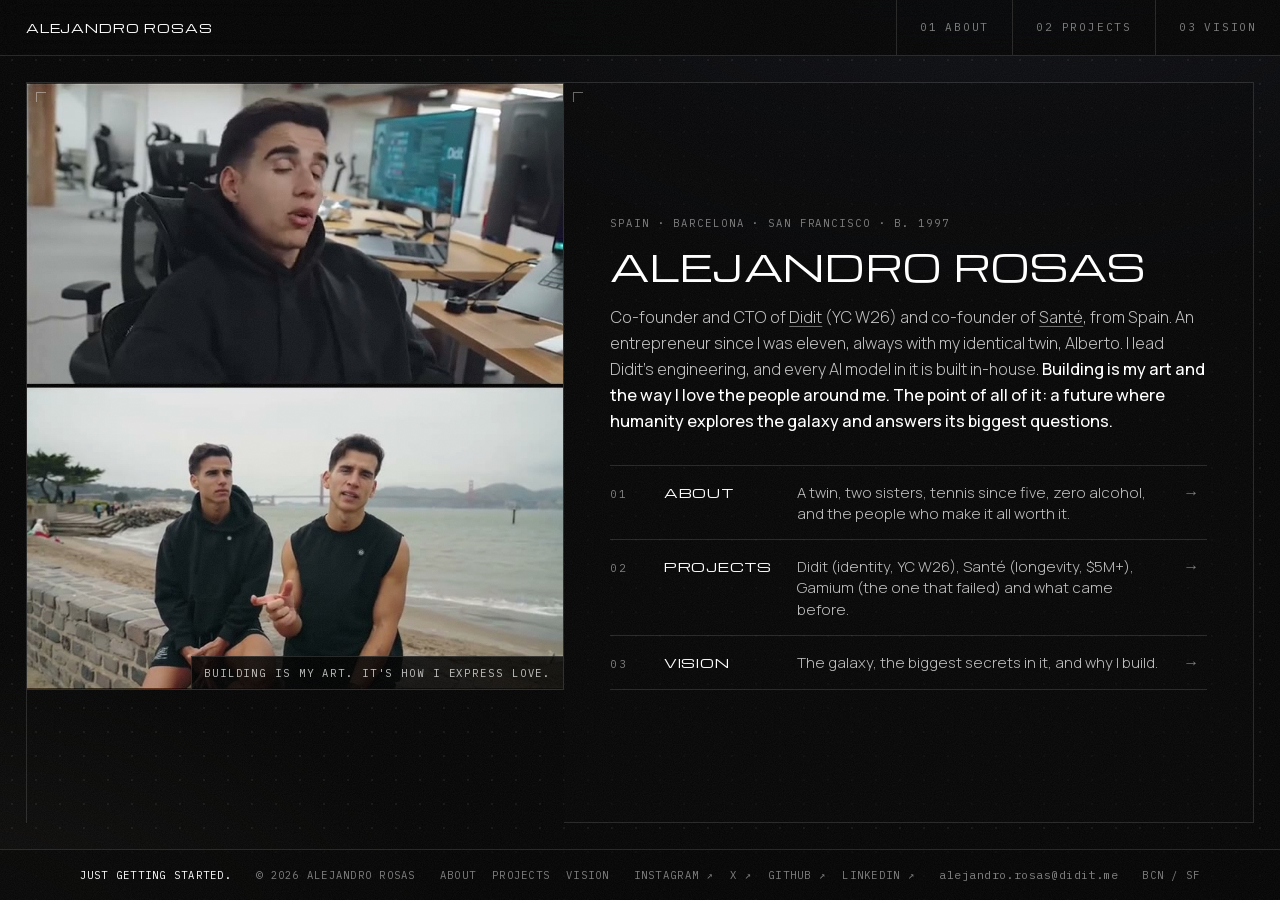
==== commit d9c132a1: "Self-host the four web fonts Replace the fonts.googleapis.com stylesheet and its two preconnects wit" ====
--- a/index.html
+++ b/index.html
@@ -22,9 +22,10 @@
 <meta name="twitter:title" content="Alejandro Rosas · Co-founder and CTO of Didit">
 <meta name="twitter:description" content="Alejandro Rosas, co-founder and CTO of Didit (YC W26) and co-founder of Santé. Entrepreneur and identical twin from Barcelona, building toward a future among the stars.">
 <meta name="twitter:image" content="https://alejandrorosas.co/m/og.jpg">
-<link rel="preconnect" href="https://fonts.googleapis.com">
-<link rel="preconnect" href="https://fonts.gstatic.com" crossorigin>
-<link rel="stylesheet" href="https://fonts.googleapis.com/css2?family=IBM+Plex+Mono:wght@400&family=Manrope:wght@300;400;500&family=Michroma&family=Newsreader:ital,opsz,wght@0,6..72,300;1,6..72,300&display=swap">
+<link rel="preload" href="/fonts/manrope-latin.woff2" as="font" type="font/woff2" crossorigin>
+<link rel="preload" href="/fonts/michroma-400-latin.woff2" as="font" type="font/woff2" crossorigin>
+<link rel="preload" href="/fonts/ibm-plex-mono-400-latin.woff2" as="font" type="font/woff2" crossorigin>
+<link rel="stylesheet" href="/fonts.css">
 <link rel="stylesheet" href="/site.css">
 <script>document.documentElement.classList.add('js')</script>
 <script type="application/ld+json">{"@context": "https://schema.org", "@type": "Person", "name": "Alejandro Rosas", "url": "https://alejandrorosas.co/", "image": "https://alejandrorosas.co/m/og.jpg", "jobTitle": "Co-founder and CTO", "worksFor": {"@type": "Organization", "name": "Didit", "url": "https://didit.me"}, "birthPlace": "Barcelona, Spain", "sibling": {"@type": "Person", "name": "Alberto Rosas", "url": "https://rosasalberto.com/"}, "sameAs": ["https://www.instagram.com/_alejandrorosas/", "https://x.com/_arosasg", "https://github.com/arosasg", "https://www.linkedin.com/in/alejandrorosasgarcia/"]}</script>
@@ -61,6 +62,11 @@
   if (!('IntersectionObserver' in window)) { els.forEach((e) => e.classList.add('in')); return; }
   const io = new IntersectionObserver((es) => es.forEach((e) => { if (e.isIntersecting) { e.target.classList.add('in'); io.unobserve(e.target); } }), { rootMargin: '0px 0px -4% 0px' });
   els.forEach((e) => io.observe(e));
+  const vio = new IntersectionObserver((es) => es.forEach((e) => {
+    const v = e.target;
+    if (e.isIntersecting) { if (!v.src) v.src = v.dataset.src; v.play().catch(() => {}); } else v.pause();
+  }), { rootMargin: '120px' });
+  document.querySelectorAll('video.lv').forEach((v) => vio.observe(v));
   if (matchMedia('(hover: hover)').matches) addEventListener('pointermove', (ev) => {
     const c = ev.target.closest && ev.target.closest('.cell'); if (!c) return;
     const r = c.getBoundingClientRect(); c.style.setProperty('--mx', `${ev.clientX - r.left}px`); c.style.setProperty('--my', `${ev.clientY - r.top}px`);
--- a/fonts.css
+++ b/fonts.css
@@ -0,0 +1,50 @@
+/* Self-hosted latin subsets (from Google Fonts, pinned). Covers every glyph
+   rendered on this site; arrows/infinity already fall back to system fonts. */
+@font-face {
+  font-family: "IBM Plex Mono";
+  font-style: normal;
+  font-weight: 400;
+  font-display: swap;
+  src: url(/fonts/ibm-plex-mono-400-latin.woff2) format("woff2");
+  unicode-range: U+0000-00FF, U+0131, U+0152-0153, U+02BB-02BC, U+02C6, U+02DA, U+02DC, U+0304, U+0308, U+0329, U+2000-206F, U+20AC, U+2122, U+2191, U+2193, U+2212, U+2215, U+FEFF, U+FFFD;
+}
+@font-face {
+  font-family: "Manrope";
+  font-style: normal;
+  font-weight: 300;
+  font-display: swap;
+  src: url(/fonts/manrope-latin.woff2) format("woff2");
+  unicode-range: U+0000-00FF, U+0131, U+0152-0153, U+02BB-02BC, U+02C6, U+02DA, U+02DC, U+0304, U+0308, U+0329, U+2000-206F, U+20AC, U+2122, U+2191, U+2193, U+2212, U+2215, U+FEFF, U+FFFD;
+}
+@font-face {
+  font-family: "Manrope";
+  font-style: normal;
+  font-weight: 400;
+  font-display: swap;
+  src: url(/fonts/manrope-latin.woff2) format("woff2");
+  unicode-range: U+0000-00FF, U+0131, U+0152-0153, U+02BB-02BC, U+02C6, U+02DA, U+02DC, U+0304, U+0308, U+0329, U+2000-206F, U+20AC, U+2122, U+2191, U+2193, U+2212, U+2215, U+FEFF, U+FFFD;
+}
+@font-face {
+  font-family: "Manrope";
+  font-style: normal;
+  font-weight: 500;
+  font-display: swap;
+  src: url(/fonts/manrope-latin.woff2) format("woff2");
+  unicode-range: U+0000-00FF, U+0131, U+0152-0153, U+02BB-02BC, U+02C6, U+02DA, U+02DC, U+0304, U+0308, U+0329, U+2000-206F, U+20AC, U+2122, U+2191, U+2193, U+2212, U+2215, U+FEFF, U+FFFD;
+}
+@font-face {
+  font-family: "Michroma";
+  font-style: normal;
+  font-weight: 400;
+  font-display: swap;
+  src: url(/fonts/michroma-400-latin.woff2) format("woff2");
+  unicode-range: U+0000-00FF, U+0131, U+0152-0153, U+02BB-02BC, U+02C6, U+02DA, U+02DC, U+0304, U+0308, U+0329, U+2000-206F, U+20AC, U+2122, U+2191, U+2193, U+2212, U+2215, U+FEFF, U+FFFD;
+}
+@font-face {
+  font-family: "Newsreader";
+  font-style: normal;
+  font-weight: 300;
+  font-display: swap;
+  src: url(/fonts/newsreader-300-latin.woff2) format("woff2");
+  unicode-range: U+0000-00FF, U+0131, U+0152-0153, U+02BB-02BC, U+02C6, U+02DA, U+02DC, U+0304, U+0308, U+0329, U+2000-206F, U+20AC, U+2122, U+2191, U+2193, U+2212, U+2215, U+FEFF, U+FFFD;
+}
--- a/site.css
+++ b/site.css
@@ -60,6 +60,16 @@
 .g + .g, .band + .g { border-top: 0; }
 .cell { position: relative; min-width: 0; border-right: 1px solid var(--line); border-bottom: 1px solid var(--line);
   background: radial-gradient(520px circle at var(--mx, -900px) var(--my, -900px), rgba(255, 255, 255, .055), transparent 42%), var(--cell); }
+.cell::after { content: ""; position: absolute; inset: 0; z-index: 4; pointer-events: none; opacity: 0; transition: opacity .45s ease;
+  background:
+    radial-gradient(ellipse 210px 5px at var(--mx, -900px) var(--my, -900px), rgba(255, 228, 190, .42), rgba(255, 214, 170, .1) 45%, transparent 72%),
+    radial-gradient(circle at var(--mx, -900px) var(--my, -900px), transparent 0 14px, rgba(255, 240, 216, .85) 15.5px, rgba(255, 222, 182, .28) 19.5px, rgba(255, 206, 160, .07) 42px, transparent 120px),
+    url("data:image/svg+xml,%3Csvg xmlns='http://www.w3.org/2000/svg' width='260' height='260'%3E%3Ccircle cx='117.6' cy='145.5' r='1.1' fill='white' fill-opacity='0.73'/%3E%3Ccircle cx='222.3' cy='49.4' r='1.3' fill='white' fill-opacity='0.74'/%3E%3Ccircle cx='159.6' cy='48.4' r='1.1' fill='white' fill-opacity='0.65'/%3E%3Ccircle cx='23.6' cy='210.5' r='1.6' fill='white' fill-opacity='0.82'/%3E%3Ccircle cx='154.8' cy='103.0' r='1.1' fill='white' fill-opacity='0.83'/%3E%3Ccircle cx='160.0' cy='40.9' r='0.8' fill='white' fill-opacity='0.92'/%3E%3Ccircle cx='16.4' cy='9.3' r='0.9' fill='white' fill-opacity='0.80'/%3E%3Ccircle cx='202.3' cy='84.8' r='1.3' fill='white' fill-opacity='0.92'/%3E%3Ccircle cx='135.0' cy='166.5' r='1.1' fill='white' fill-opacity='0.50'/%3E%3Ccircle cx='22.1' cy='170.2' r='1.1' fill='white' fill-opacity='1.00'/%3E%3Ccircle cx='258.9' cy='218.5' r='1.6' fill='white' fill-opacity='0.63'/%3E%3Ccircle cx='197.1' cy='133.4' r='0.8' fill='white' fill-opacity='0.54'/%3E%3Ccircle cx='199.2' cy='104.1' r='1' fill='white' fill-opacity='0.69'/%3E%3Ccircle cx='249.1' cy='220.3' r='0.8' fill='white' fill-opacity='0.61'/%3E%3Ccircle cx='241.0' cy='13.6' r='1.1' fill='white' fill-opacity='0.99'/%3E%3Ccircle cx='103.3' cy='19.0' r='1.6' fill='white' fill-opacity='0.60'/%3E%3Ccircle cx='175.5' cy='87.6' r='1' fill='white' fill-opacity='0.67'/%3E%3Ccircle cx='250.7' cy='197.1' r='0.8' fill='white' fill-opacity='0.57'/%3E%3Ccircle cx='183.8' cy='2.8' r='1.1' fill='white' fill-opacity='0.90'/%3E%3Ccircle cx='46.2' cy='145.4' r='1.1' fill='white' fill-opacity='0.75'/%3E%3Ccircle cx='256.2' cy='200.1' r='1.1' fill='white' fill-opacity='0.82'/%3E%3Ccircle cx='30.3' cy='109.4' r='0.9' fill='white' fill-opacity='0.50'/%3E%3Ccircle cx='224.7' cy='253.5' r='1.3' fill='white' fill-opacity='0.65'/%3E%3Ccircle cx='230.1' cy='54.8' r='1.1' fill='white' fill-opacity='1.00'/%3E%3Ccircle cx='156.5' cy='150.0' r='0.8' fill='white' fill-opacity='0.99'/%3E%3Ccircle cx='55.4' cy='67.2' r='1.3' fill='white' fill-opacity='0.66'/%3E%3Ccircle cx='77.0' cy='19.1' r='0.8' fill='white' fill-opacity='0.60'/%3E%3Ccircle cx='165.5' cy='4.0' r='1' fill='white' fill-opacity='0.69'/%3E%3Ccircle cx='117.8' cy='249.4' r='1.1' fill='white' fill-opacity='0.92'/%3E%3Ccircle cx='35.3' cy='100.4' r='1.6' fill='white' fill-opacity='0.58'/%3E%3Ccircle cx='236.2' cy='212.6' r='0.9' fill='white' fill-opacity='0.86'/%3E%3Ccircle cx='41.2' cy='163.5' r='1.3' fill='white' fill-opacity='0.60'/%3E%3Ccircle cx='247.0' cy='229.4' r='1.3' fill='white' fill-opacity='0.54'/%3E%3Ccircle cx='12.3' cy='28.4' r='1.3' fill='white' fill-opacity='0.98'/%3E%3Ccircle cx='62.0' cy='183.2' r='1' fill='white' fill-opacity='0.71'/%3E%3Ccircle cx='235.3' cy='127.7' r='1.3' fill='white' fill-opacity='0.59'/%3E%3Ccircle cx='187.3' cy='17.9' r='0.9' fill='white' fill-opacity='0.74'/%3E%3Ccircle cx='169.9' cy='160.1' r='0.8' fill='white' fill-opacity='0.64'/%3E%3Ccircle cx='238.5' cy='53.0' r='0.8' fill='white' fill-opacity='0.53'/%3E%3Ccircle cx='107.0' cy='64.8' r='0.8' fill='white' fill-opacity='0.59'/%3E%3Ccircle cx='95.9' cy='148.8' r='0.9' fill='white' fill-opacity='0.55'/%3E%3Ccircle cx='36.0' cy='117.1' r='1' fill='white' fill-opacity='0.83'/%3E%3Ccircle cx='179.7' cy='152.0' r='0.9' fill='white' fill-opacity='0.79'/%3E%3Ccircle cx='240.1' cy='123.4' r='1' fill='white' fill-opacity='0.85'/%3E%3Ccircle cx='250.3' cy='5.5' r='1.6' fill='white' fill-opacity='0.54'/%3E%3Ccircle cx='17.5' cy='80.9' r='0.9' fill='white' fill-opacity='1.00'/%3E%3Ccircle cx='19.6' cy='142.0' r='1.6' fill='white' fill-opacity='0.52'/%3E%3Ccircle cx='243.4' cy='191.7' r='0.9' fill='white' fill-opacity='0.90'/%3E%3Ccircle cx='237.9' cy='91.5' r='1.6' fill='white' fill-opacity='0.74'/%3E%3Ccircle cx='20.2' cy='222.9' r='0.8' fill='white' fill-opacity='0.93'/%3E%3Ccircle cx='148.9' cy='162.5' r='1.1' fill='white' fill-opacity='0.69'/%3E%3Ccircle cx='3.2' cy='18.8' r='0.8' fill='white' fill-opacity='0.82'/%3E%3Ccircle cx='258.3' cy='228.7' r='1.6' fill='white' fill-opacity='0.67'/%3E%3Ccircle cx='242.9' cy='180.5' r='1.1' fill='white' fill-opacity='0.72'/%3E%3Ccircle cx='218.0' cy='21.8' r='1.3' fill='white' fill-opacity='0.51'/%3E%3Ccircle cx='156.3' cy='125.0' r='0.9' fill='white' fill-opacity='0.98'/%3E%3Ccircle cx='29.4' cy='202.8' r='1.6' fill='white' fill-opacity='0.96'/%3E%3Ccircle cx='66.5' cy='2.9' r='1' fill='white' fill-opacity='0.57'/%3E%3Ccircle cx='159.1' cy='134.8' r='1' fill='white' fill-opacity='0.83'/%3E%3Ccircle cx='114.9' cy='231.8' r='1' fill='white' fill-opacity='0.70'/%3E%3Ccircle cx='65.2' cy='164.9' r='0.9' fill='white' fill-opacity='0.94'/%3E%3Ccircle cx='99.9' cy='151.6' r='1' fill='white' fill-opacity='0.60'/%3E%3Ccircle cx='35.0' cy='91.2' r='0.8' fill='white' fill-opacity='0.86'/%3E%3Ccircle cx='247.0' cy='72.0' r='0.9' fill='white' fill-opacity='0.56'/%3E%3C/svg%3E");
+  -webkit-mask-image: radial-gradient(260px circle at var(--mx, -900px) var(--my, -900px), #000 20%, transparent 72%);
+  mask-image: radial-gradient(260px circle at var(--mx, -900px) var(--my, -900px), #000 20%, transparent 72%);
+}
+.cell:hover::after { opacity: 1; animation: drift 60s linear infinite; }
+@keyframes drift { to { background-position: 0 0, 0 0, 260px 130px; } }
 .cell::before { content: ""; position: absolute; top: 9px; left: 9px; width: 9px; height: 9px; border-top: 1px solid rgba(255, 255, 255, .38); border-left: 1px solid rgba(255, 255, 255, .38); pointer-events: none; z-index: 2; }
 .pad { padding: clamp(22px, 2.6vw, 40px); }
 .c2 { grid-template-columns: repeat(2, minmax(0, 1fr)); }
@@ -107,7 +117,11 @@
 .ahead .txt h1 { margin-top: 14px; }
 .ahead .ph { min-height: 100%; }
 .ch { display: flex; flex-direction: column; }
-.ch .ph { aspect-ratio: 16 / 10; border-bottom: 1px solid var(--line); }
+.ch .ph { aspect-ratio: 4 / 3; border-bottom: 1px solid var(--line); }
+.ph.fit::before { content: ""; position: absolute; inset: -30px; background: var(--img) center / cover; filter: blur(26px) brightness(.42) saturate(.8); }
+.ph.fit img { position: relative; object-fit: contain; }
+.ph video.lv { width: 100%; height: 100%; object-fit: cover; }
+.ch .sip { margin: 6px 0 0; font-family: var(--serif); font-size: clamp(1.15rem, 1.5vw, 1.35rem); line-height: 1.3; color: var(--fg); }
 .ch .ct { padding: clamp(18px, 1.8vw, 26px) clamp(20px, 2vw, 30px) clamp(22px, 2.2vw, 32px); }
 .ch .hd { display: flex; align-items: baseline; gap: 14px; }
 .ch p { font-size: .97rem; line-height: 1.6; }
@@ -214,4 +228,5 @@
 @media (prefers-reduced-motion: reduce) {
   .js .rv { opacity: 1; transform: none; transition: none; }
   .ph img, .toc a, .toc .a { transition: none; }
-}
+  .cell::after { animation: none; }
+}
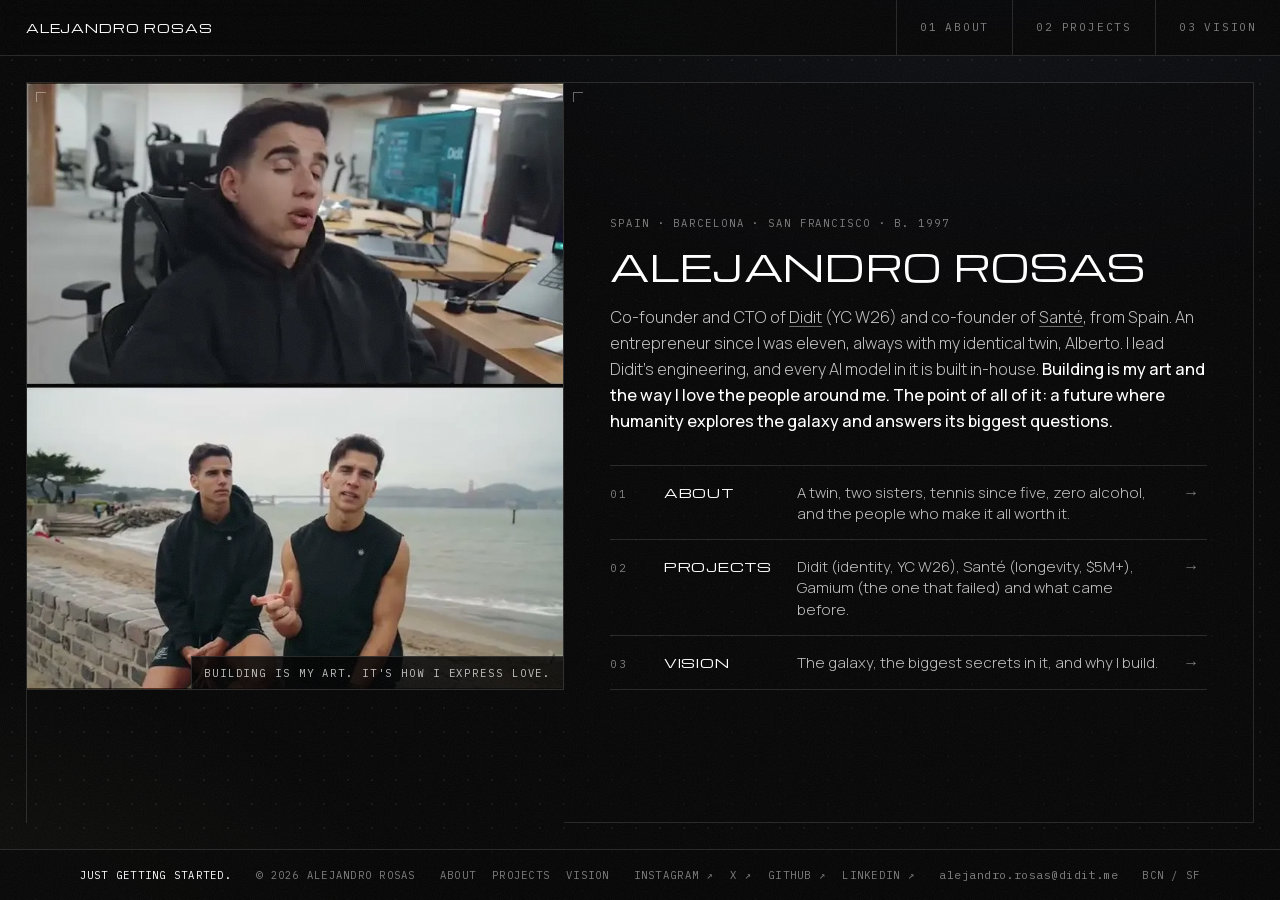
==== commit 52397244: "Serve responsive AVIF/WebP and cut paint cost - AVIF and WebP variants at 384-1600 behind <picture>/" ====
--- a/index.html
+++ b/index.html
@@ -25,6 +25,8 @@
 <link rel="preload" href="/fonts/manrope-latin.woff2" as="font" type="font/woff2" crossorigin>
 <link rel="preload" href="/fonts/michroma-400-latin.woff2" as="font" type="font/woff2" crossorigin>
 <link rel="preload" href="/fonts/ibm-plex-mono-400-latin.woff2" as="font" type="font/woff2" crossorigin>
+<link rel="preload" as="image" fetchpriority="high" media="(max-width: 860px)" href="/m/fc_index-768.webp">
+<link rel="preload" as="image" fetchpriority="high" media="(min-width: 861px)" href="/m/fc_home-720.webp">
 <link rel="stylesheet" href="/fonts.css">
 <link rel="stylesheet" href="/site.css">
 <script>document.documentElement.classList.add('js')</script>
@@ -35,11 +37,11 @@
 <header class="top"><div class="bar"><a class="me" href="/">Alejandro Rosas</a><nav class="tabs" aria-label="Pages"><a href="/about/"><span class="n">01</span>About</a><a href="/projects/"><span class="n">02</span>Projects</a><a href="/vision/"><span class="n">03</span>Vision</a></nav></div></header>
 <main id="main" class="frame">
   <section class="g hero">
-    <figure class="cell ph hm rv">
-      <video width="720" height="814" autoplay muted loop playsinline preload="metadata" poster="/m/fc_home.jpg" aria-label="Alejandro at the San Francisco office at 12 AM, and with Alberto by the sea with the Golden Gate Bridge behind them"></video>
+    <figure class="cell ph hm">
+      <video width="720" height="814" autoplay muted loop playsinline preload="metadata" aria-label="Alejandro at the San Francisco office at 12 AM, and with Alberto by the sea with the Golden Gate Bridge behind them"></video>
       <figcaption class="tag">Building is my art. It's how I express love.</figcaption>
     </figure>
-    <div class="cell ht rv" style="--d:.08s"><div>
+    <div class="cell ht"><div>
       <p class="where">Spain · Barcelona · San Francisco · B. 1997</p>
       <h1>Alejandro Rosas</h1>
       <p class="lede">Co-founder and CTO of <a href="https://didit.me" target="_blank" rel="noopener">Didit</a> (YC W26) and co-founder of <a href="https://santeclinics.com" target="_blank" rel="noopener">Santé</a>, from Spain. An entrepreneur since I was eleven, always with my identical twin, Alberto. I lead Didit's engineering, and every AI model in it is built in-house. <b>Building is my art and the way I love the people around me. The point of all of it: a future where humanity explores the galaxy and answers its biggest questions.</b></p>
@@ -61,10 +63,15 @@
   const els = document.querySelectorAll('.rv');
   if (!('IntersectionObserver' in window)) { els.forEach((e) => e.classList.add('in')); return; }
   const io = new IntersectionObserver((es) => es.forEach((e) => { if (e.isIntersecting) { e.target.classList.add('in'); io.unobserve(e.target); } }), { rootMargin: '0px 0px -4% 0px' });
-  els.forEach((e) => io.observe(e));
+  els.forEach((e) => {
+    const r = e.getBoundingClientRect();
+    if (r.top < innerHeight && r.bottom > 0) e.classList.add('in');
+    else io.observe(e);
+  });
+  const av1 = document.createElement('video').canPlayType('video/mp4; codecs="av01.0.05M.08"');
   const vio = new IntersectionObserver((es) => es.forEach((e) => {
     const v = e.target;
-    if (e.isIntersecting) { if (!v.src) v.src = v.dataset.src; v.play().catch(() => {}); } else v.pause();
+    if (e.isIntersecting) { if (!v.src) { if (v.dataset.poster) v.poster = v.dataset.poster; v.src = (av1 && v.dataset.av1) || v.dataset.src; } v.play().catch(() => {}); } else v.pause();
   }), { rootMargin: '120px' });
   document.querySelectorAll('video.lv').forEach((v) => vio.observe(v));
   if (matchMedia('(hover: hover)').matches) addEventListener('pointermove', (ev) => {
@@ -76,7 +83,7 @@
 <script>
 (() => {
   const v = document.querySelector('.hm video'), wide = matchMedia('(min-width: 861px)').matches;
-  v.poster = wide ? '/m/fc_home.jpg' : '/m/fc_index.jpg';
+  v.poster = wide ? '/m/fc_home-720.webp' : '/m/fc_index-768.webp';
   v.src = wide ? '/m/fc_home.mp4' : '/m/fc_index.mp4';
 })();
 </script>
--- a/site.css
+++ b/site.css
@@ -21,12 +21,15 @@
   margin: 0; min-height: 100svh; display: flex; flex-direction: column;
   color: var(--fg); font-family: var(--body); font-weight: 300; font-size: 16px; line-height: 1.6; -webkit-font-smoothing: antialiased;
   background-color: var(--bg);
+}
+/* fixed backdrop as its own layer: identical look, no repaint-on-scroll cost */
+body::before {
+  content: ""; position: fixed; inset: 0; z-index: -1; pointer-events: none;
   background-image:
     radial-gradient(1100px 620px at 78% -8%, rgba(150, 170, 255, .075), transparent 62%),
     radial-gradient(900px 560px at -6% 108%, rgba(255, 236, 214, .05), transparent 60%),
     radial-gradient(rgba(255, 255, 255, .06) .9px, transparent 1.1px);
   background-size: auto, auto, 24px 24px;
-  background-attachment: fixed, fixed, fixed;
 }
 /* film grain over everything, very low */
 body::after {
@@ -85,6 +88,7 @@
 
 /* Photos inside cells */
 .ph { position: relative; overflow: hidden; background: #0b0b0b; }
+.ph picture { display: contents; }
 .ph img, .ph video { width: 100%; height: 100%; object-fit: cover; transition: transform 1.2s cubic-bezier(.2, .7, .2, 1), filter .6s; filter: saturate(.92) contrast(1.03); }
 .cell:hover .ph img { transform: scale(1.035); filter: none; }
 .tag { position: absolute; right: -1px; bottom: -1px; z-index: 3; margin: 0; max-width: 92%; padding: 8px 12px; background: rgba(0, 0, 0, .86); border: 1px solid var(--line); color: var(--fg2); }
@@ -128,8 +132,6 @@
 .ch .more { display: flex; flex-wrap: wrap; gap: 6px 18px; margin-top: 14px; }
 .more a, .links a { font-family: var(--mono); font-size: 10.5px; letter-spacing: .14em; text-transform: uppercase; text-decoration: none; color: var(--fg2); }
 .more a:hover, .links a:hover { color: var(--fg); }
-.ch.big { justify-content: center; }
-.ch.big blockquote { margin: 18px 0 0; font-family: var(--serif); font-size: clamp(1.4rem, 2.1vw, 1.9rem); line-height: 1.25; color: var(--fg); }
 
 /* ---------------- Projects ---------------- */
 .phead { grid-template-columns: minmax(0, 7fr) minmax(0, 5fr); }
